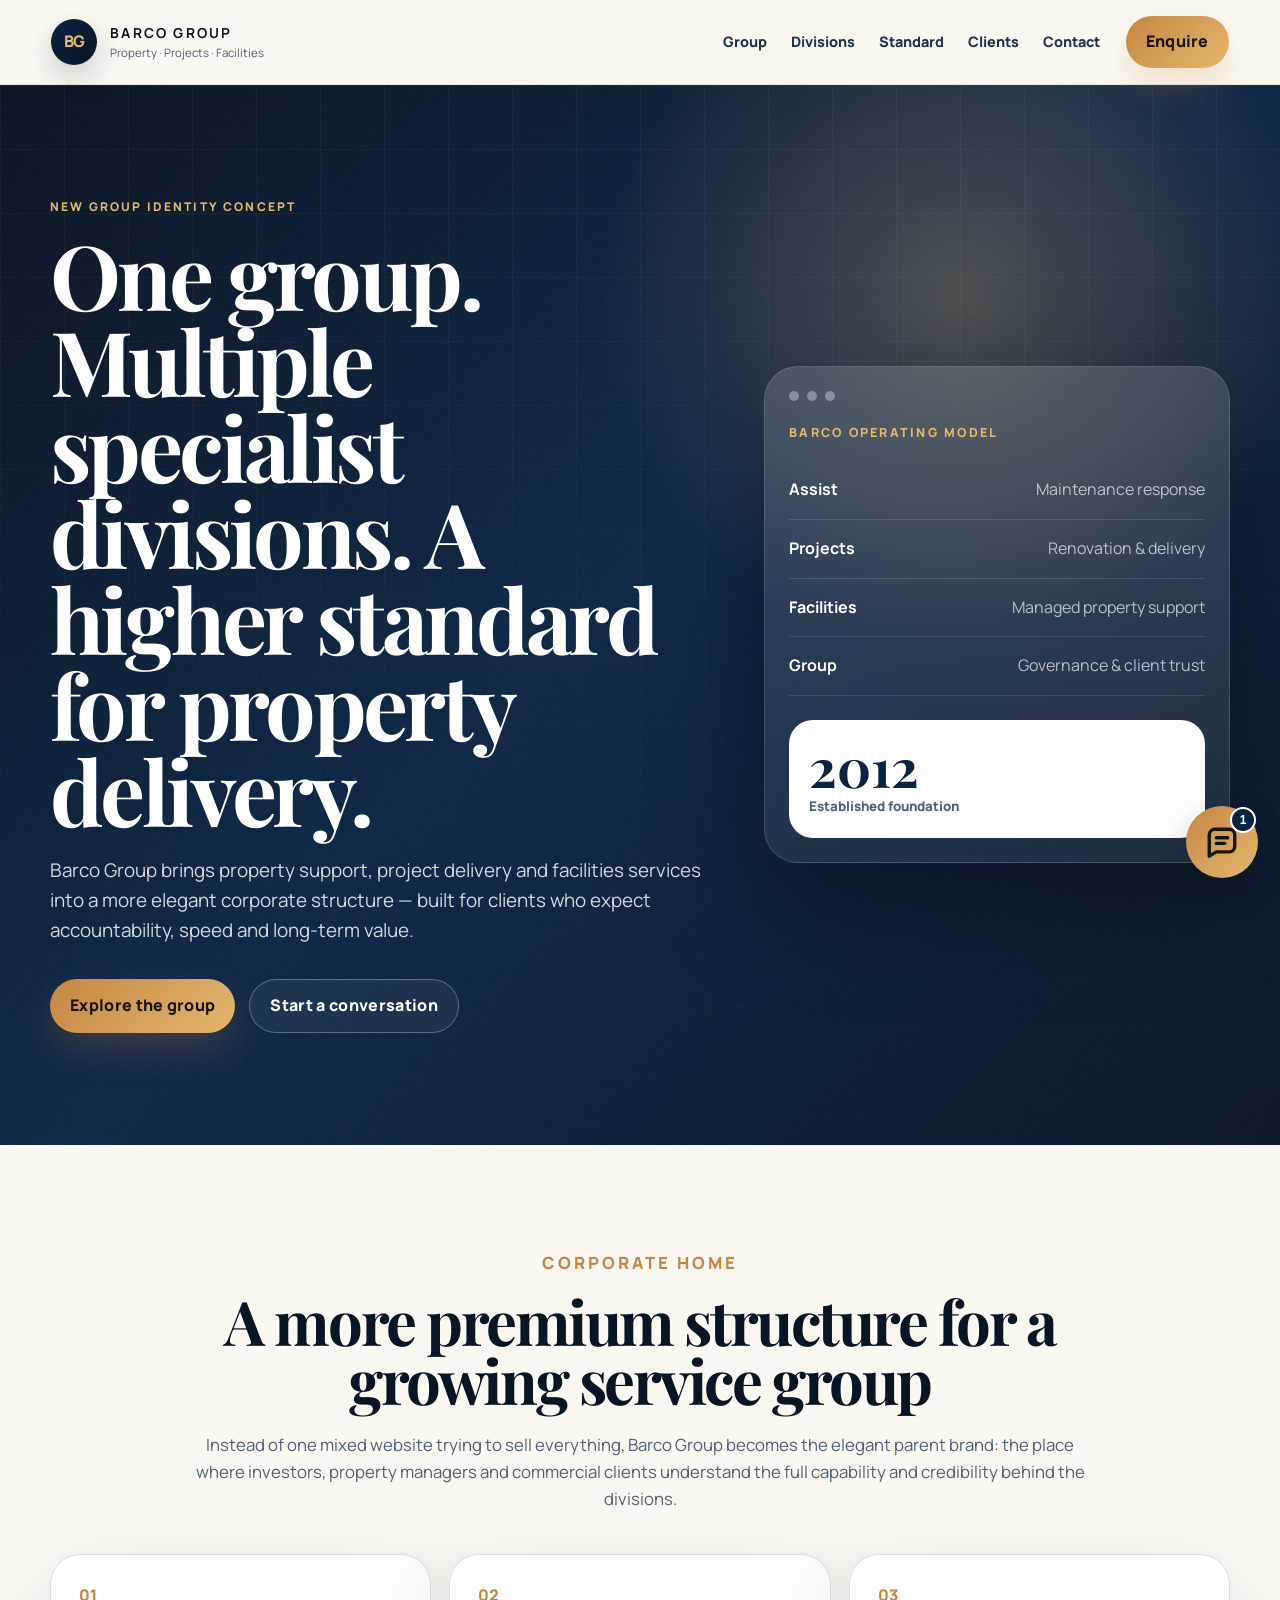
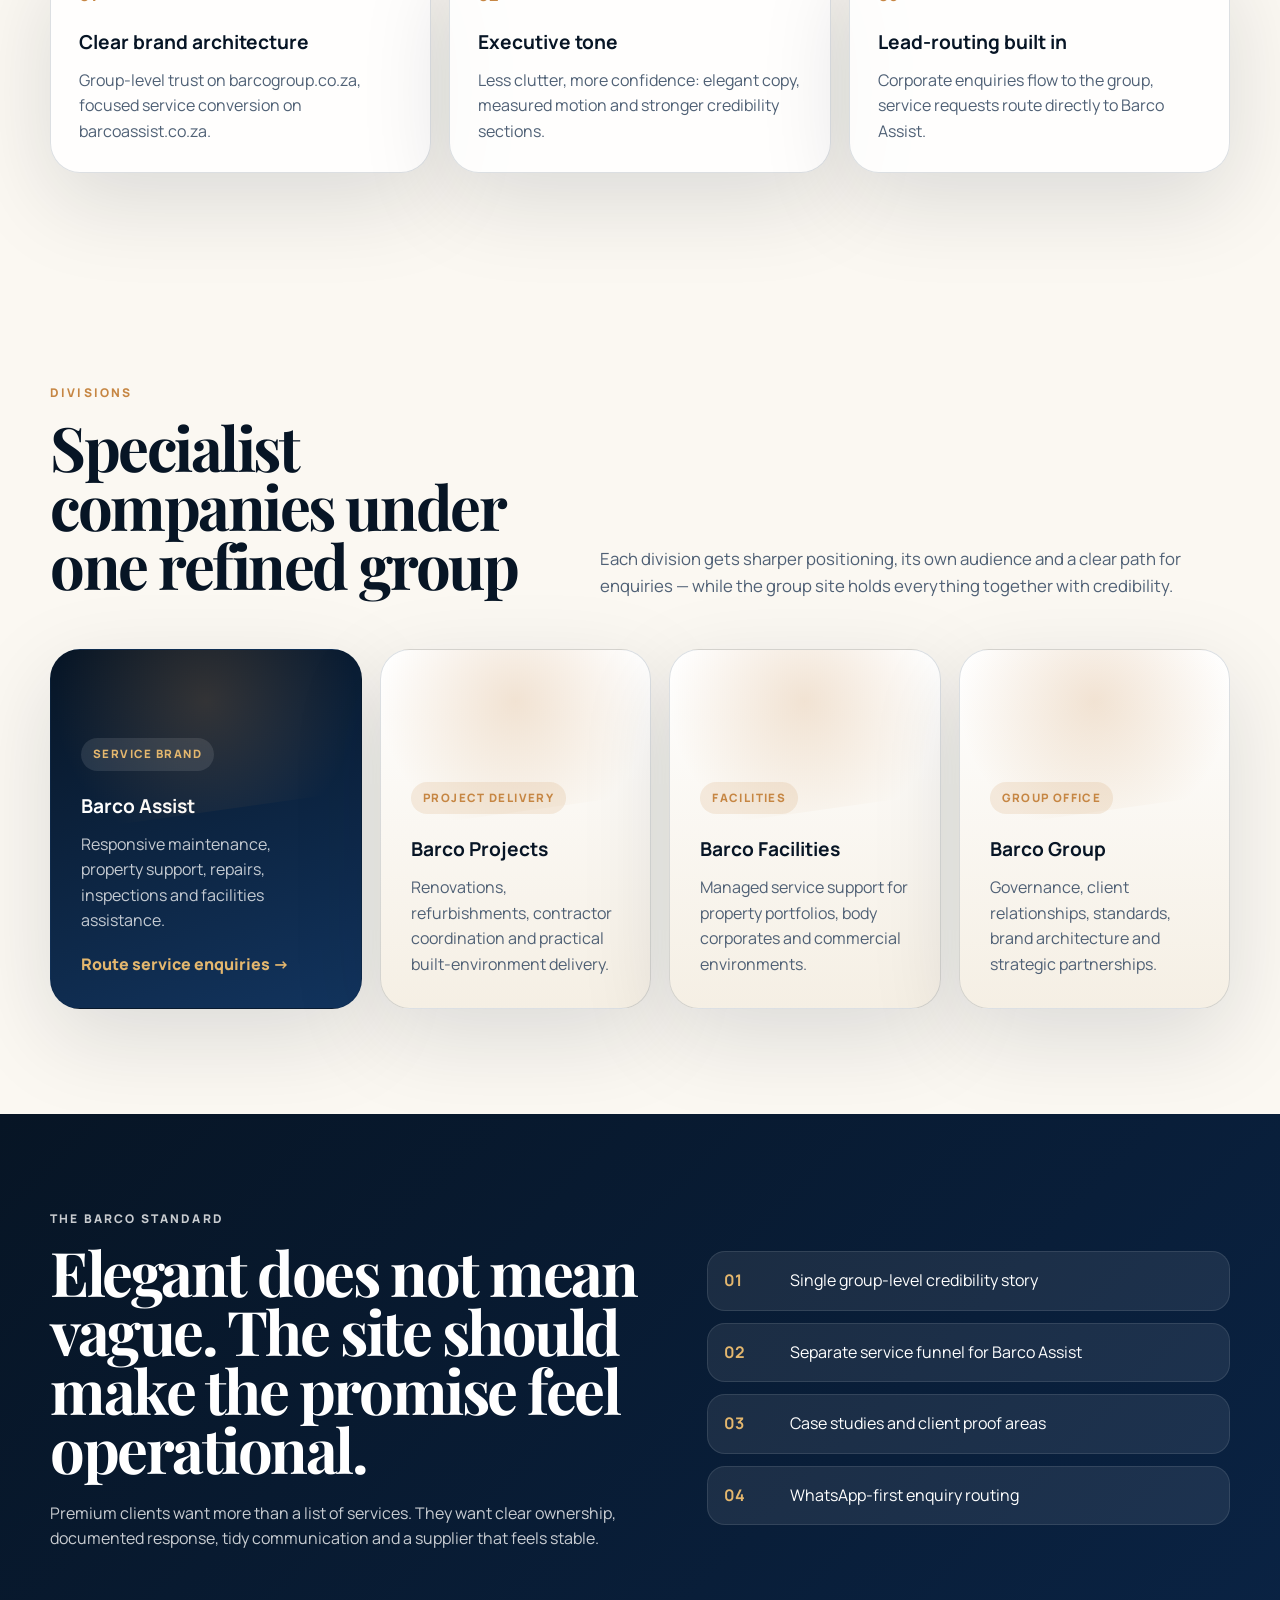
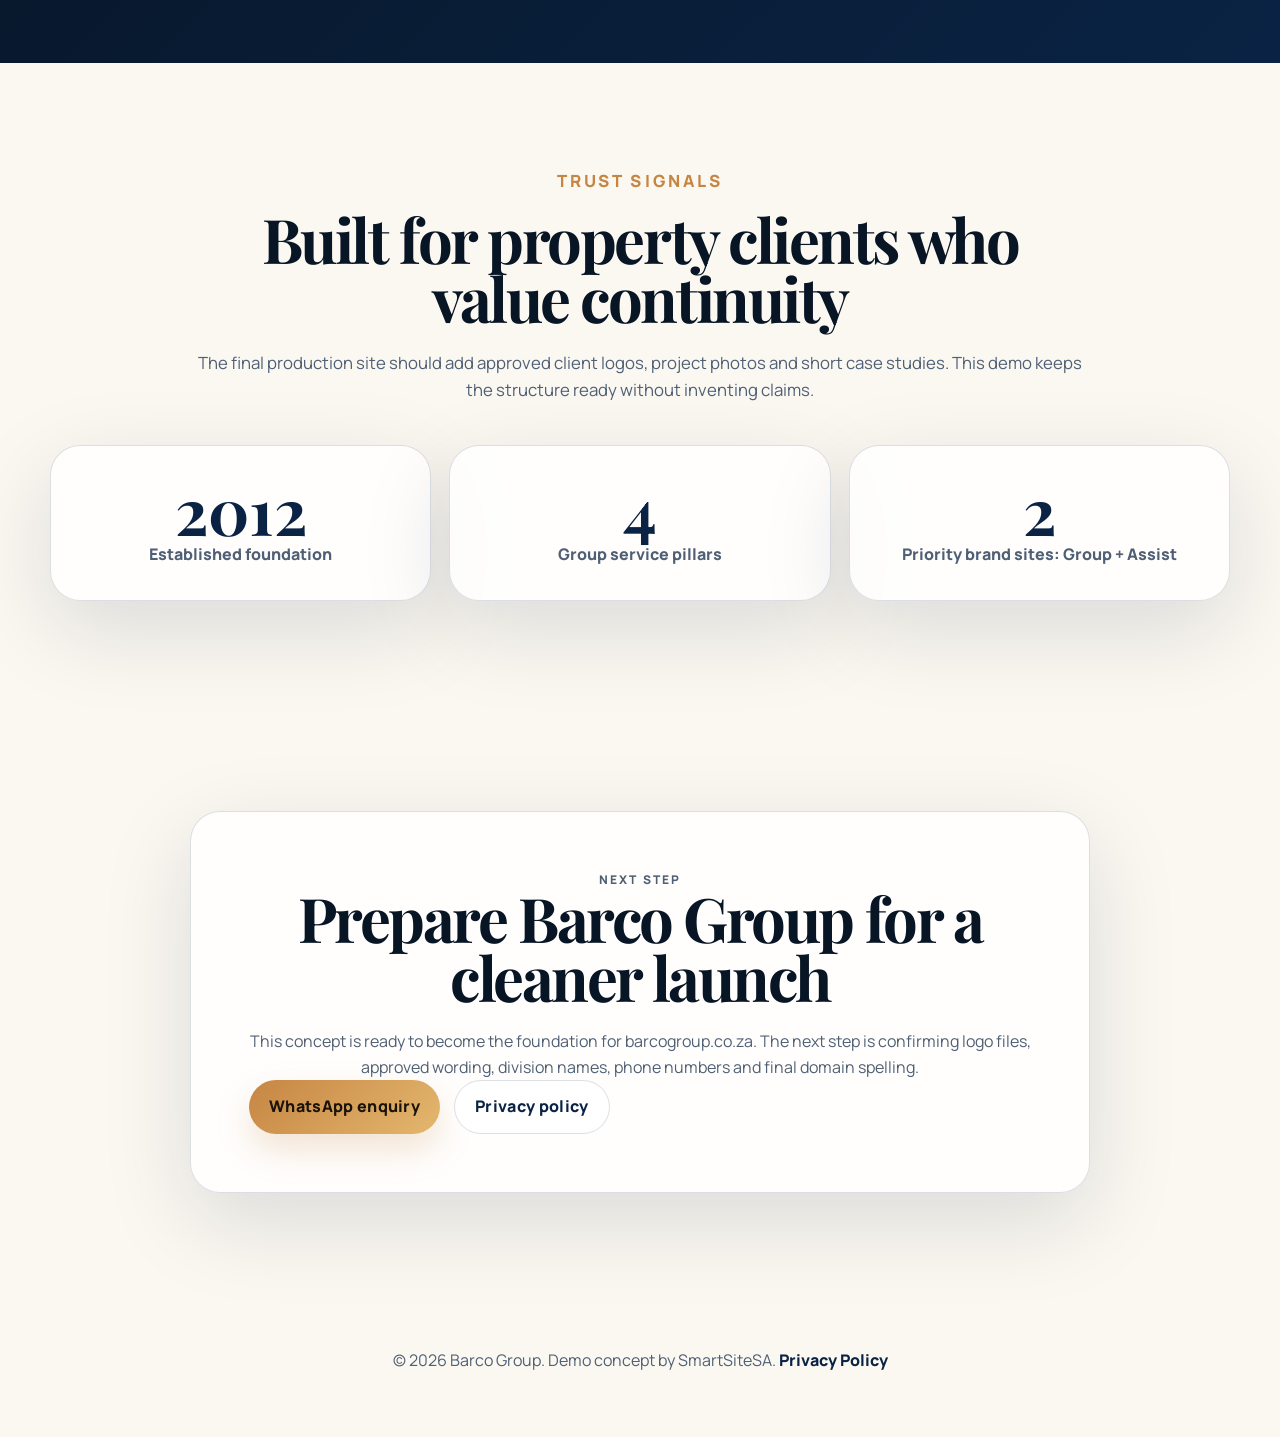
==== index.html @ 2e99b829 "Build Barco Group premium demo site" ====
<!doctype html>
<html lang="en">
<head>
  <meta charset="UTF-8" />
  <meta name="viewport" content="width=device-width, initial-scale=1.0" />
  <title>Barco Group | Built Environment & Property Services</title>
  <meta name="description" content="Premium demo concept for Barco Group — a refined corporate holding company site for property, project, maintenance and facilities service divisions." />
  <link rel="canonical" href="https://barcogroup.co.za/" />
  <meta property="og:type" content="website" />
  <meta property="og:title" content="Barco Group | Built Environment & Property Services" />
  <meta property="og:description" content="A premium corporate home for the Barco Group family of property and facilities service brands." />
  <meta property="og:url" content="https://barcogroup.co.za/" />
  <meta name="robots" content="index, follow" />
  <link rel="preconnect" href="https://fonts.googleapis.com">
  <link rel="preconnect" href="https://fonts.gstatic.com" crossorigin>
  <link href="https://fonts.googleapis.com/css2?family=Manrope:wght@400;500;600;700;800&family=Playfair+Display:wght@700;800&display=swap" rel="stylesheet">
  <link rel="stylesheet" href="styles.css" />
</head>
<body>
  <header class="site-head">
    <a class="brand" href="#top" aria-label="Barco Group home">
      <span class="brand-mark">BG</span>
      <span><strong>BARCO GROUP</strong><small>Property · Projects · Facilities</small></span>
    </a>
    <nav class="main-nav" aria-label="Primary navigation">
      <a href="#group">Group</a>
      <a href="#divisions">Divisions</a>
      <a href="#standard">Standard</a>
      <a href="#clients">Clients</a>
      <a href="#contact">Contact</a>
    </nav>
    <a class="nav-cta" href="#contact">Enquire</a>
  </header>

  <main id="top">
    <section class="hero section-shell">
      <div class="hero-noise"></div>
      <div class="hero-grid">
        <div class="hero-copy reveal">
          <p class="eyebrow">New group identity concept</p>
          <h1>One group. Multiple specialist divisions. A higher standard for property delivery.</h1>
          <p class="lead">Barco Group brings property support, project delivery and facilities services into a more elegant corporate structure — built for clients who expect accountability, speed and long-term value.</p>
          <div class="hero-actions">
            <a class="btn primary" href="#divisions">Explore the group</a>
            <a class="btn ghost" href="#contact">Start a conversation</a>
          </div>
        </div>
        <div class="hero-board reveal delay-1" aria-label="Barco Group overview card">
          <div class="board-top"><span></span><span></span><span></span></div>
          <div class="board-title">BARCO OPERATING MODEL</div>
          <div class="signal-row"><b>Assist</b><span>Maintenance response</span></div>
          <div class="signal-row"><b>Projects</b><span>Renovation & delivery</span></div>
          <div class="signal-row"><b>Facilities</b><span>Managed property support</span></div>
          <div class="signal-row"><b>Group</b><span>Governance & client trust</span></div>
          <div class="board-metric"><strong>2012</strong><small>Established foundation</small></div>
        </div>
      </div>
    </section>

    <section id="group" class="section-shell group-intro">
      <div class="section-heading reveal">
        <p class="eyebrow dark">Corporate home</p>
        <h2>A more premium structure for a growing service group</h2>
        <p>Instead of one mixed website trying to sell everything, Barco Group becomes the elegant parent brand: the place where investors, property managers and commercial clients understand the full capability and credibility behind the divisions.</p>
      </div>
      <div class="intro-cards">
        <article class="glass-card reveal"><span>01</span><h3>Clear brand architecture</h3><p>Group-level trust on barcogroup.co.za, focused service conversion on barcoassist.co.za.</p></article>
        <article class="glass-card reveal delay-1"><span>02</span><h3>Executive tone</h3><p>Less clutter, more confidence: elegant copy, measured motion and stronger credibility sections.</p></article>
        <article class="glass-card reveal delay-2"><span>03</span><h3>Lead-routing built in</h3><p>Corporate enquiries flow to the group, service requests route directly to Barco Assist.</p></article>
      </div>
    </section>

    <section id="divisions" class="section-shell divisions-section">
      <div class="split-heading reveal">
        <div>
          <p class="eyebrow dark">Divisions</p>
          <h2>Specialist companies under one refined group</h2>
        </div>
        <p>Each division gets sharper positioning, its own audience and a clear path for enquiries — while the group site holds everything together with credibility.</p>
      </div>
      <div class="division-grid">
        <article class="division-card assist reveal">
          <div class="division-tag">Service brand</div>
          <h3>Barco Assist</h3>
          <p>Responsive maintenance, property support, repairs, inspections and facilities assistance.</p>
          <a href="#contact">Route service enquiries →</a>
        </article>
        <article class="division-card reveal delay-1">
          <div class="division-tag">Project delivery</div>
          <h3>Barco Projects</h3>
          <p>Renovations, refurbishments, contractor coordination and practical built-environment delivery.</p>
        </article>
        <article class="division-card reveal delay-2">
          <div class="division-tag">Facilities</div>
          <h3>Barco Facilities</h3>
          <p>Managed service support for property portfolios, body corporates and commercial environments.</p>
        </article>
        <article class="division-card reveal delay-3">
          <div class="division-tag">Group office</div>
          <h3>Barco Group</h3>
          <p>Governance, client relationships, standards, brand architecture and strategic partnerships.</p>
        </article>
      </div>
    </section>

    <section id="standard" class="section-shell standard-section">
      <div class="standard-panel reveal">
        <div>
          <p class="eyebrow">The Barco standard</p>
          <h2>Elegant does not mean vague. The site should make the promise feel operational.</h2>
          <p>Premium clients want more than a list of services. They want clear ownership, documented response, tidy communication and a supplier that feels stable.</p>
        </div>
        <div class="standard-list">
          <div><b>01</b><span>Single group-level credibility story</span></div>
          <div><b>02</b><span>Separate service funnel for Barco Assist</span></div>
          <div><b>03</b><span>Case studies and client proof areas</span></div>
          <div><b>04</b><span>WhatsApp-first enquiry routing</span></div>
        </div>
      </div>
    </section>

    <section id="clients" class="section-shell client-section">
      <div class="section-heading reveal">
        <p class="eyebrow dark">Trust signals</p>
        <h2>Built for property clients who value continuity</h2>
        <p>The final production site should add approved client logos, project photos and short case studies. This demo keeps the structure ready without inventing claims.</p>
      </div>
      <div class="proof-grid">
        <article class="proof-card reveal"><strong>2012</strong><span>Established foundation</span></article>
        <article class="proof-card reveal delay-1"><strong>4</strong><span>Group service pillars</span></article>
        <article class="proof-card reveal delay-2"><strong>2</strong><span>Priority brand sites: Group + Assist</span></article>
      </div>
    </section>

    <section id="contact" class="section-shell contact-section">
      <div class="contact-card reveal">
        <p class="eyebrow">Next step</p>
        <h2>Prepare Barco Group for a cleaner launch</h2>
        <p>This concept is ready to become the foundation for barcogroup.co.za. The next step is confirming logo files, approved wording, division names, phone numbers and final domain spelling.</p>
        <div class="contact-actions">
          <a class="btn primary" href="https://wa.me/?text=Hi%20Barco%20Group%2C%20I%20would%20like%20to%20discuss%20the%20new%20group%20website." target="_blank" rel="noopener">WhatsApp enquiry</a>
          <a class="btn ghost dark" href="privacy.html">Privacy policy</a>
        </div>
      </div>
    </section>
  </main>

  <footer class="site-footer">
    <p>© 2026 Barco Group. Demo concept by SmartSiteSA. <a href="privacy.html">Privacy Policy</a></p>
  </footer>

  <script src="bot-config.js"></script>
  <script src="bot-widget.js"></script>
</body>
</html>
---- styles.css ----
:root{--ink:#071525;--navy:#0a2344;--navy2:#102f57;--cream:#f7f2ea;--paper:#fbf8f2;--bronze:#c68643;--gold:#e4b76e;--muted:#4f6075;--line:rgba(10,35,68,.14);--white:#fff;--shadow:0 28px 90px rgba(7,21,37,.13);--radius:30px;--max:1180px}*{box-sizing:border-box}html{scroll-behavior:smooth}body{margin:0;font-family:Manrope,system-ui,sans-serif;color:var(--ink);background:var(--paper);line-height:1.6}a{color:inherit;text-decoration:none}.site-head{position:sticky;top:0;z-index:50;display:flex;align-items:center;gap:26px;padding:16px clamp(18px,4vw,54px);background:rgba(251,248,242,.82);backdrop-filter:blur(18px);border-bottom:1px solid rgba(10,35,68,.09)}.brand{display:flex;align-items:center;gap:13px;margin-right:auto}.brand-mark{width:46px;height:46px;border-radius:50%;display:grid;place-items:center;background:linear-gradient(135deg,var(--navy),#071525);color:var(--gold);font-weight:900;letter-spacing:-.08em;box-shadow:0 12px 30px rgba(7,21,37,.2)}.brand strong{display:block;letter-spacing:.16em;font-size:.86rem}.brand small{display:block;color:var(--muted);font-size:.72rem}.main-nav{display:flex;gap:24px;color:#20334c;font-weight:800;font-size:.9rem}.main-nav a{position:relative}.main-nav a:after{content:"";position:absolute;left:0;right:100%;bottom:-7px;height:2px;background:var(--bronze);transition:right .22s}.main-nav a:hover:after{right:0}.nav-cta,.btn{display:inline-flex;align-items:center;justify-content:center;border-radius:999px;padding:13px 20px;font-weight:900;letter-spacing:.02em}.nav-cta,.btn.primary{background:linear-gradient(135deg,var(--bronze),var(--gold));color:#1b1308;box-shadow:0 16px 34px rgba(198,134,67,.22)}.section-shell{width:min(var(--max),calc(100% - 34px));margin:0 auto}.hero{position:relative;width:100%;max-width:none;min-height:780px;display:grid;align-items:center;overflow:hidden;color:#fff;background:radial-gradient(circle at 75% 20%,rgba(228,183,110,.28),transparent 28%),linear-gradient(135deg,#06111f 0%,#0a2344 48%,#071525 100%)}.hero:before{content:"";position:absolute;inset:0;background:linear-gradient(90deg,rgba(255,255,255,.045) 1px,transparent 1px),linear-gradient(rgba(255,255,255,.04) 1px,transparent 1px);background-size:64px 64px;mask-image:linear-gradient(180deg,#000,transparent 82%)}.hero-noise{position:absolute;inset:0;opacity:.16;background-image:url("data:image/svg+xml,%3Csvg xmlns='http://www.w3.org/2000/svg' width='160' height='160'%3E%3Cfilter id='n'%3E%3CfeTurbulence type='fractalNoise' baseFrequency='.8' numOctaves='3' stitchTiles='stitch'/%3E%3C/filter%3E%3Crect width='160' height='160' filter='url(%23n)' opacity='.5'/%3E%3C/svg%3E")}.hero-grid{position:relative;width:min(var(--max),calc(100% - 34px));margin:0 auto;display:grid;grid-template-columns:1.05fr .75fr;gap:62px;align-items:center;padding:112px 0}.eyebrow{margin:0 0 15px;text-transform:uppercase;letter-spacing:.18em;font-size:.75rem;font-weight:900;color:var(--gold)}.eyebrow.dark{color:var(--bronze)}h1,h2{font-family:"Playfair Display",Georgia,serif;letter-spacing:-.04em;line-height:.96;margin:0 0 22px}h1{font-size:clamp(3.2rem,7vw,7.4rem);max-width:850px}h2{font-size:clamp(2.3rem,4.8vw,5rem)}h3{margin:0 0 10px;font-size:1.2rem}.lead{font-size:1.18rem;color:rgba(255,255,255,.82);max-width:730px;margin:0 0 34px}.hero-actions,.contact-actions{display:flex;gap:14px;flex-wrap:wrap}.btn.ghost{border:1px solid rgba(255,255,255,.28);color:#fff;background:rgba(255,255,255,.06)}.btn.ghost.dark{border-color:var(--line);color:var(--navy);background:#fff}.hero-board{border:1px solid rgba(255,255,255,.14);border-radius:34px;background:linear-gradient(180deg,rgba(255,255,255,.14),rgba(255,255,255,.07));box-shadow:0 40px 110px rgba(0,0,0,.35);backdrop-filter:blur(18px);padding:24px}.board-top{display:flex;gap:8px;margin-bottom:22px}.board-top span{width:10px;height:10px;border-radius:50%;background:rgba(255,255,255,.34)}.board-title{font-size:.78rem;letter-spacing:.18em;color:var(--gold);font-weight:900;margin-bottom:18px}.signal-row{display:flex;justify-content:space-between;gap:18px;padding:16px 0;border-bottom:1px solid rgba(255,255,255,.12)}.signal-row span{color:rgba(255,255,255,.68)}.board-metric{margin-top:24px;padding:20px;border-radius:24px;background:#fff;color:var(--ink)}.board-metric strong{display:block;font-family:"Playfair Display",serif;font-size:3.3rem;line-height:1;color:var(--navy)}.board-metric small{color:var(--muted);font-weight:800}.group-intro,.divisions-section,.client-section,.contact-section{padding:105px 0}.section-heading{max-width:900px;text-align:center;margin:0 auto 42px}.section-heading p,.split-heading>p{color:var(--muted);font-size:1.05rem}.intro-cards,.division-grid,.proof-grid{display:grid;gap:18px}.intro-cards{grid-template-columns:repeat(3,1fr)}.glass-card,.division-card,.proof-card,.contact-card{border:1px solid var(--line);border-radius:var(--radius);background:rgba(255,255,255,.82);box-shadow:var(--shadow)}.glass-card{padding:28px}.glass-card span{display:inline-flex;color:var(--bronze);font-weight:900;margin-bottom:18px}.glass-card p,.division-card p,.contact-card p{color:var(--muted);margin:0}.split-heading{display:grid;grid-template-columns:.9fr 1.1fr;gap:34px;align-items:end;margin-bottom:32px}.division-grid{grid-template-columns:1.15fr repeat(3,1fr)}.division-card{position:relative;overflow:hidden;min-height:360px;padding:30px;display:flex;flex-direction:column;justify-content:flex-end;background:linear-gradient(180deg,#fff,#f5efe4)}.division-card:before{content:"";position:absolute;inset:auto -20% 55% -20%;height:220px;background:radial-gradient(circle,rgba(198,134,67,.22),transparent 62%);transform:rotate(-8deg)}.division-card.assist{background:linear-gradient(160deg,#071525,#12345e);color:#fff}.division-card.assist p{color:rgba(255,255,255,.76)}.division-card.assist a{color:var(--gold);font-weight:900;margin-top:18px}.division-tag{position:relative;width:max-content;border-radius:999px;padding:7px 12px;margin-bottom:20px;background:rgba(198,134,67,.14);color:var(--bronze);font-size:.72rem;text-transform:uppercase;font-weight:900;letter-spacing:.12em}.assist .division-tag{background:rgba(255,255,255,.1);color:var(--gold)}.standard-section{width:100%;max-width:none;padding:95px 0;background:linear-gradient(135deg,#071525,#0a2344);color:#fff}.standard-panel{width:min(var(--max),calc(100% - 34px));margin:0 auto;display:grid;grid-template-columns:1fr .85fr;gap:42px;align-items:center}.standard-panel p{color:rgba(255,255,255,.78)}.standard-list{display:grid;gap:12px}.standard-list div{display:grid;grid-template-columns:52px 1fr;gap:14px;align-items:center;padding:16px;border-radius:18px;background:rgba(255,255,255,.08);border:1px solid rgba(255,255,255,.1)}.standard-list b{color:var(--gold)}.proof-grid{grid-template-columns:repeat(3,1fr)}.proof-card{padding:32px;text-align:center}.proof-card strong{display:block;font-family:"Playfair Display",serif;font-size:4rem;line-height:1;color:var(--navy)}.proof-card span{color:var(--muted);font-weight:800}.contact-card{max-width:900px;margin:0 auto;padding:clamp(28px,5vw,58px);text-align:center}.site-footer{text-align:center;padding:34px 18px 48px;color:var(--muted)}.site-footer a{font-weight:900;color:var(--navy)}.reveal{opacity:0;transform:translateY(24px);animation:rise .85s ease forwards}.delay-1{animation-delay:.12s}.delay-2{animation-delay:.24s}.delay-3{animation-delay:.36s}@keyframes rise{to{opacity:1;transform:none}}@media(max-width:980px){.main-nav{display:none}.hero-grid,.split-heading,.standard-panel{grid-template-columns:1fr}.division-grid,.intro-cards,.proof-grid{grid-template-columns:1fr 1fr}.hero{min-height:auto}.hero-board{max-width:560px}}@media(max-width:640px){.site-head{padding:13px 16px}.nav-cta{display:none}.brand small{display:none}h1{font-size:2.62rem;line-height:1}.hero-grid{padding:68px 0}.group-intro,.divisions-section,.client-section,.contact-section{padding:72px 0}.division-grid,.intro-cards,.proof-grid{grid-template-columns:1fr}.hero-actions .btn,.contact-actions .btn{width:100%}}@media(prefers-reduced-motion:reduce){*{animation:none!important;transition:none!important;scroll-behavior:auto!important}.reveal{opacity:1;transform:none}}
/* SmartSite assistant */
.aiFab{position:fixed;right:22px;bottom:22px;z-index:80;width:72px;height:72px;border:0;border-radius:50%;background:linear-gradient(135deg,var(--bronze),var(--gold));color:#1b1308;box-shadow:0 12px 34px rgba(0,0,0,.22);cursor:pointer;display:grid;place-items:center}.aiFab svg{width:34px;height:34px}.aiFab::after{content:'1';position:absolute;right:2px;top:1px;width:22px;height:22px;border-radius:50%;background:#0a2344;color:#fff;display:grid;place-items:center;font:800 12px Arial,sans-serif;border:2px solid #fff}.aiFab span{display:none}.aiPanel{position:fixed;right:22px;bottom:104px;z-index:90;width:min(370px,calc(100vw - 28px));overflow:hidden;border-radius:22px;background:#f7f2ea;box-shadow:0 18px 60px rgba(0,0,0,.24);color:#111;font-family:Manrope,Arial,sans-serif}.aiHead{display:flex;align-items:center;justify-content:space-between;gap:14px;padding:17px 18px;background:#0a2344;color:#fff;border-radius:22px 22px 0 0}.aiHeadMain{display:flex;gap:12px;align-items:center}.aiLogo{width:42px;height:42px;border-radius:50%;background:#fff;display:grid;place-items:center;color:#0a2344;font-weight:900;font-size:19px;box-shadow:0 2px 8px rgba(0,0,0,.12)}.aiHead b{display:block;font-size:18px;line-height:1.1}.aiHead small{display:block;font-size:13px;color:rgba(255,255,255,.86);margin-top:4px}.aiHead button{border:0;background:transparent;color:#fff;font-size:28px;line-height:1;cursor:pointer}.aiBack{font-size:24px!important}.aiBody{padding:16px;display:grid;gap:12px}.aiBody p{margin:0 0 8px;color:#506072;font-size:14px}.contactOption{display:flex;align-items:center;gap:14px;width:100%;border:1px solid rgba(10,35,68,.12);border-radius:16px;background:#fff;color:#111;padding:14px 15px;font-weight:800;font-size:15px;text-align:left;box-shadow:0 4px 12px rgba(0,0,0,.05);cursor:pointer;text-decoration:none;font-family:inherit}.contactIcon{width:38px;height:38px;border-radius:11px;background:#f3e4cf;display:grid;place-items:center;color:#0a2344;flex:0 0 38px}.contactIcon.whatsapp{background:#25d366;color:#fff;border-radius:50%}.contactIcon svg{width:21px;height:21px}.aiFooter{display:flex;align-items:center;gap:6px;justify-content:center;color:#7d8790;font-size:12px;padding:12px 0 2px;border-top:1px solid rgba(10,35,68,.1)}.aiFooter a{color:#0a2344;font-weight:800}.aiField{display:grid;gap:7px}.aiField label{font-size:13px;font-weight:800;color:#20262d}.aiInput,.aiTextarea{width:100%;border:1px solid rgba(10,35,68,.18);border-radius:10px;background:#fff;padding:13px 14px;font:inherit;color:#111}.aiTextarea{min-height:90px;resize:vertical}.aiSubmit{border:0;border-radius:10px;background:#0a2344;color:#fff;font-weight:900;padding:14px 16px;font:inherit;cursor:pointer}.aiNotice{padding:12px 14px;border-radius:10px;background:#fff8df;border:1px solid #ecd878;color:#5c4b00;font-size:13px}.aiChat{display:grid;gap:10px;max-height:390px;overflow:auto;padding-right:2px}.chatMsg{max-width:88%;padding:10px 12px;border-radius:16px;font-size:14px;line-height:1.4}.chatMsg.bot{background:#fff;color:#1e2832;border:1px solid rgba(10,35,68,.1);border-top-left-radius:5px}.chatMsg.user{background:#0a2344;color:#fff;justify-self:end;border-top-right-radius:5px}.chatChoices{display:flex;flex-wrap:wrap;gap:8px;margin:10px 0 4px}.chatChoices button{border:1px solid rgba(10,35,68,.14);background:#fff;color:#0a2344;border-radius:999px;padding:9px 11px;font-weight:800;cursor:pointer;font-size:12px}.chatInputRow{display:flex;gap:8px;margin-top:4px}.chatInputRow input{flex:1;border:1px solid rgba(10,35,68,.18);border-radius:999px;background:#fff;padding:12px 14px;font:inherit;min-width:0}.chatInputRow button{border:0;border-radius:999px;background:#0a2344;color:#fff;font-weight:900;padding:0 16px;cursor:pointer}.botLang{display:flex;justify-content:flex-end;gap:.35rem;margin-bottom:.35rem}.botLang button{border:1px solid rgba(10,35,68,.14);background:#fff;color:#0a2344;border-radius:999px;padding:.35rem .65rem;font-weight:900;cursor:pointer}.botLang button.active,.botLang button:hover{background:#0a2344;border-color:#0a2344;color:#fff}.botLinks{display:grid;gap:.45rem;margin-top:.7rem}.botLinks a{display:inline-flex;align-items:center;justify-content:center;text-decoration:none;border-radius:999px;padding:.65rem .85rem;background:#0a2344;color:#fff;font-weight:900}@media(max-width:560px){.aiFab{right:14px;bottom:14px}.aiPanel{right:14px;bottom:96px;width:calc(100vw - 28px)}}
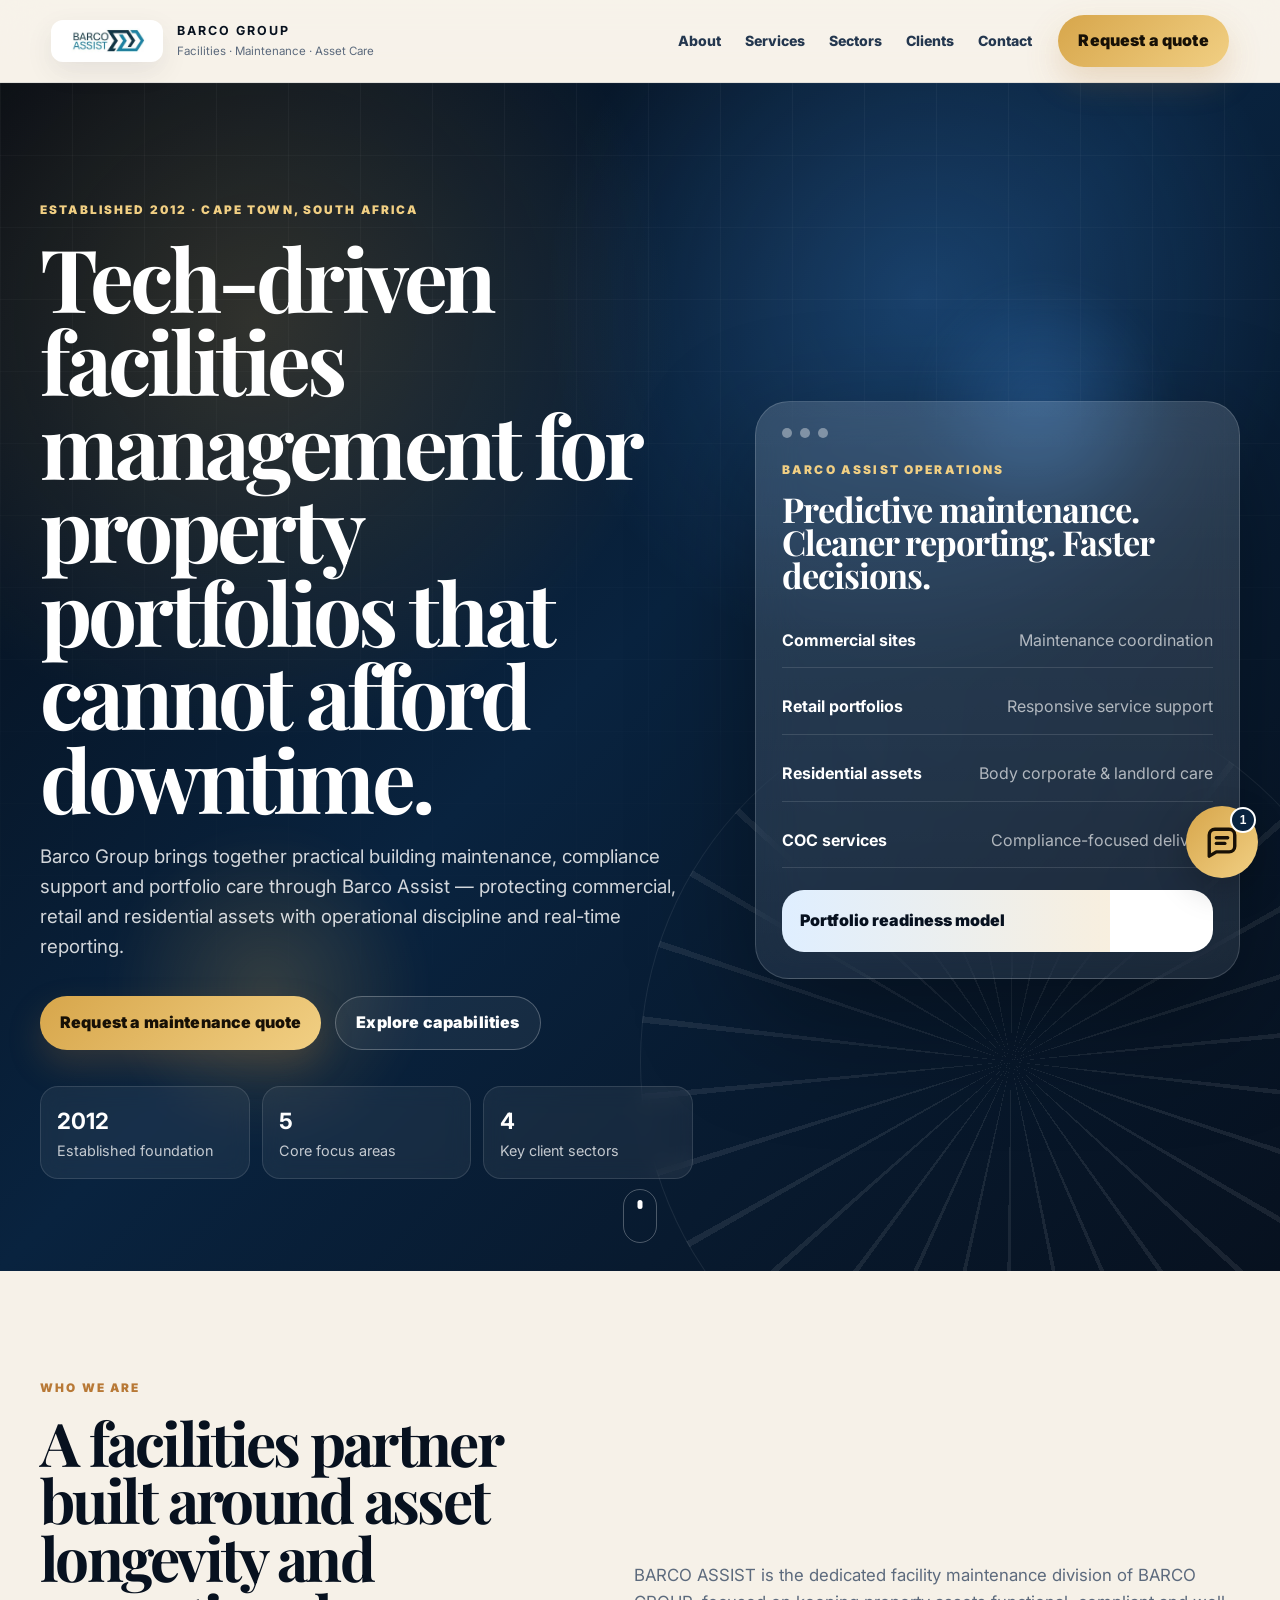
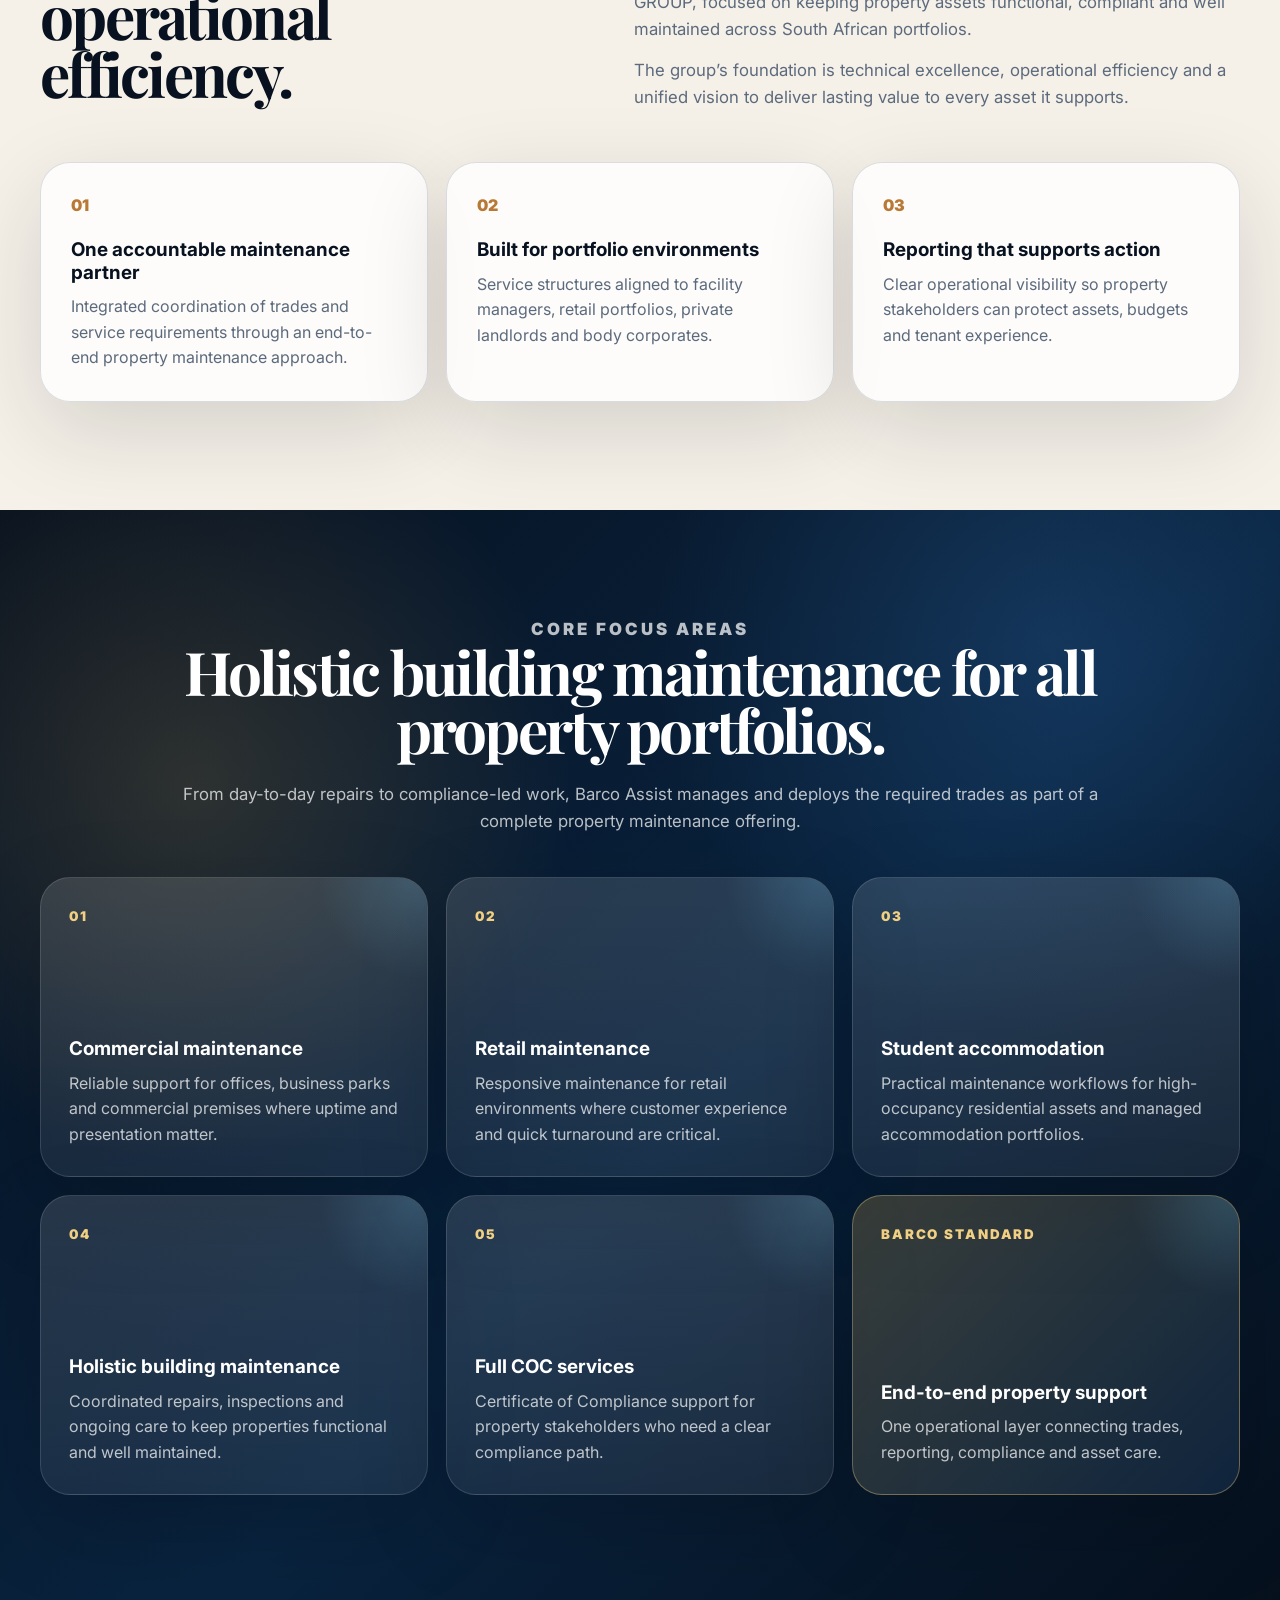
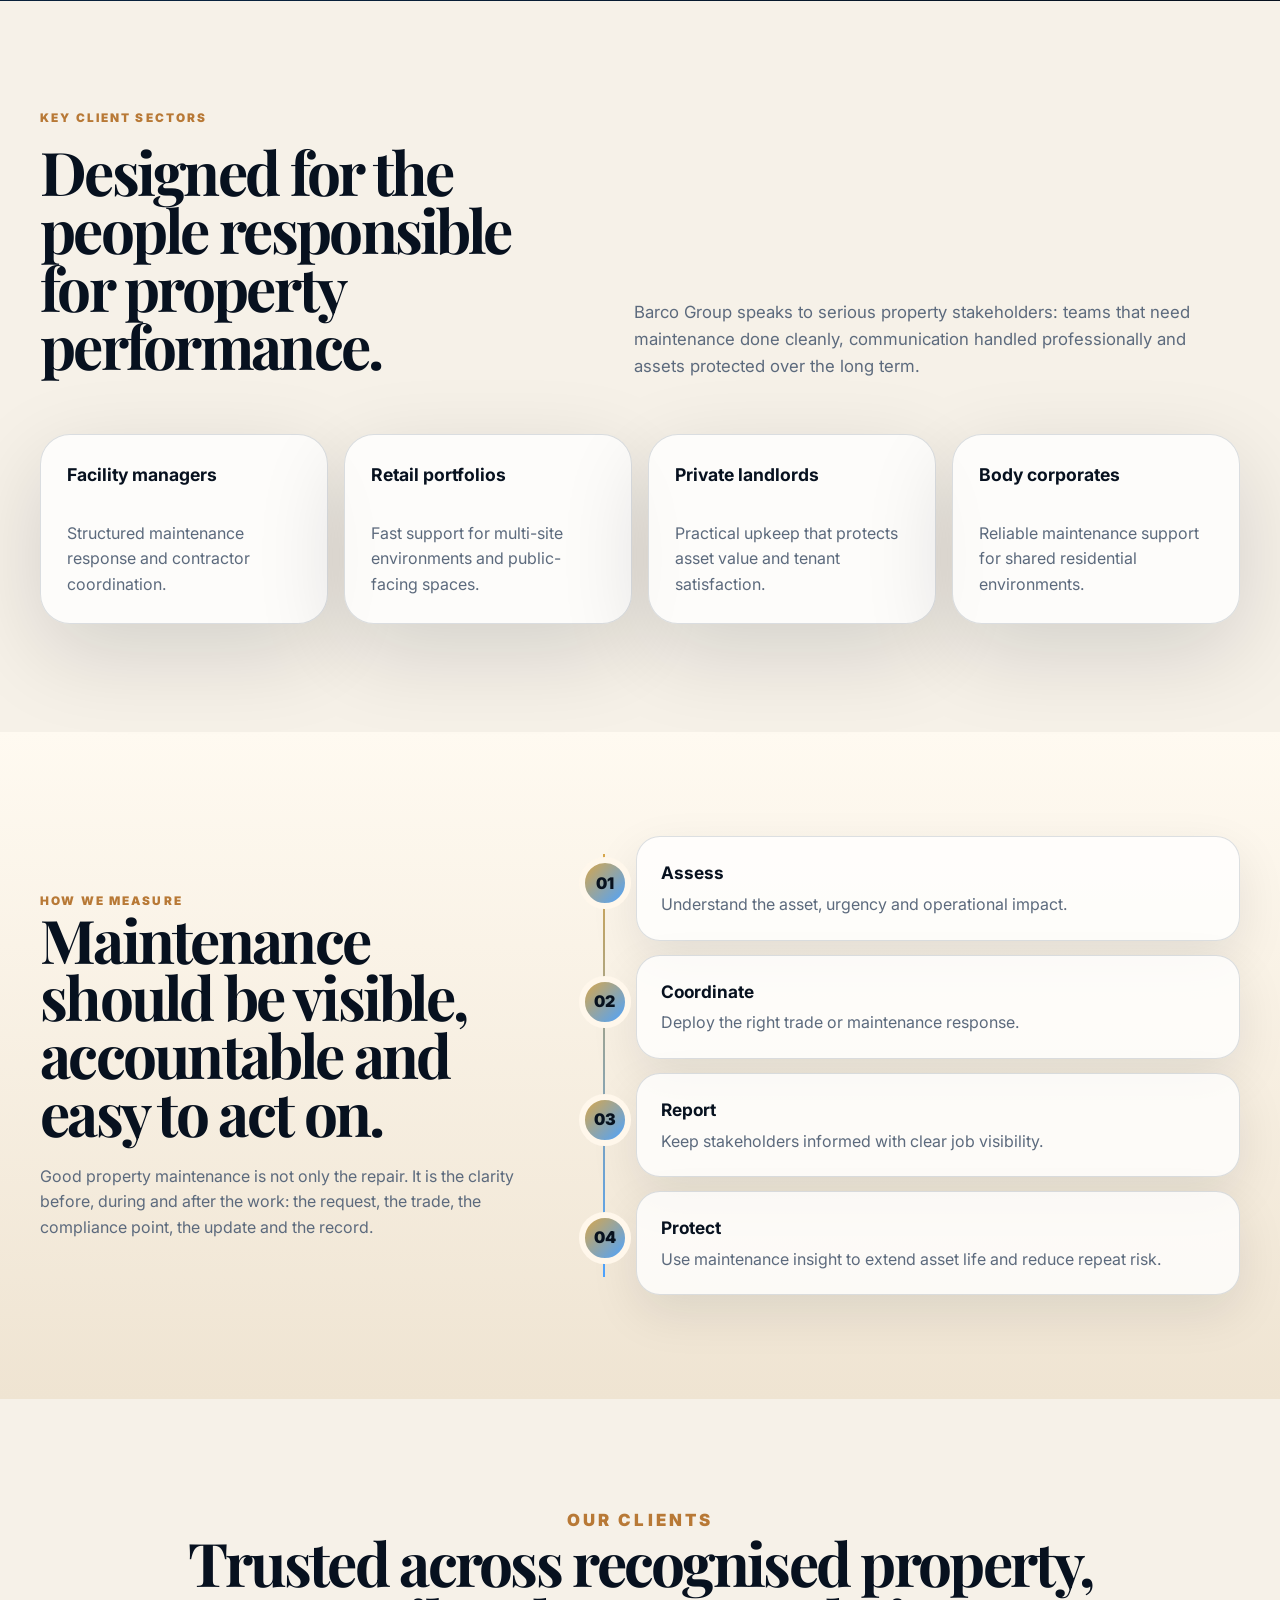
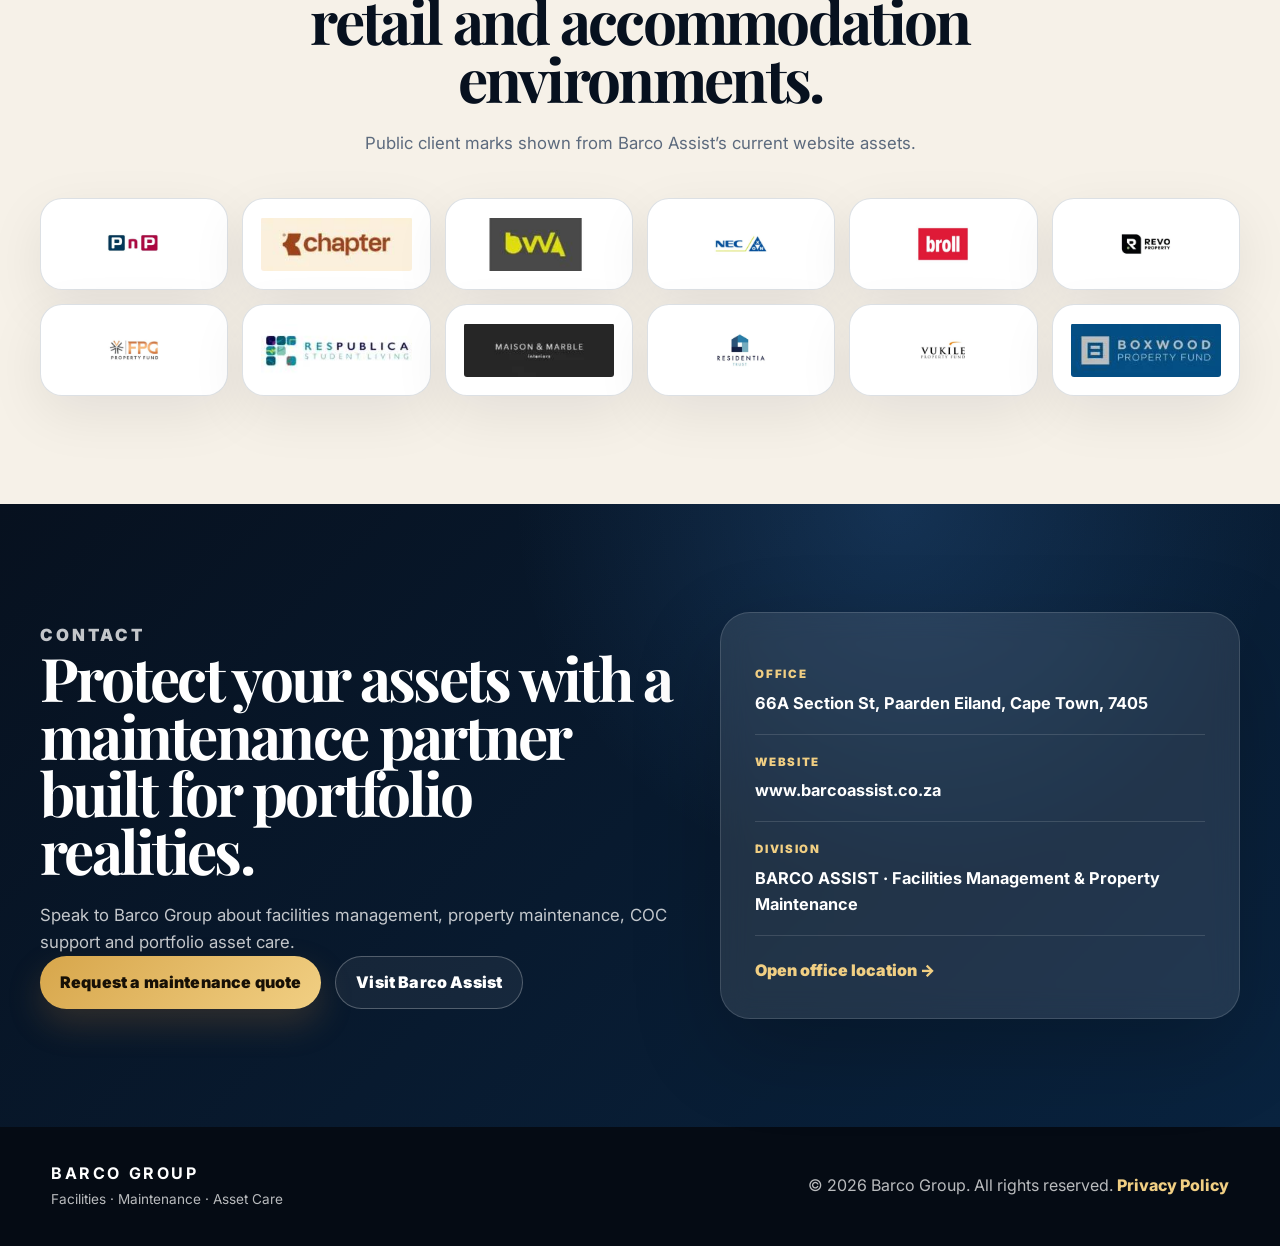
==== commit adb8c85d: "Rebuild Barco Group as premium live site" ====
--- a/index.html
+++ b/index.html
@@ -1,155 +1,196 @@
-<!doctype html>
+<!DOCTYPE html>
 <html lang="en">
 <head>
-  <meta charset="UTF-8" />
-  <meta name="viewport" content="width=device-width, initial-scale=1.0" />
-  <title>Barco Group | Built Environment & Property Services</title>
-  <meta name="description" content="Premium demo concept for Barco Group — a refined corporate holding company site for property, project, maintenance and facilities service divisions." />
-  <link rel="canonical" href="https://barcogroup.co.za/" />
-  <meta property="og:type" content="website" />
-  <meta property="og:title" content="Barco Group | Built Environment & Property Services" />
-  <meta property="og:description" content="A premium corporate home for the Barco Group family of property and facilities service brands." />
-  <meta property="og:url" content="https://barcogroup.co.za/" />
-  <meta name="robots" content="index, follow" />
+  <meta charset="UTF-8">
+  <meta name="viewport" content="width=device-width, initial-scale=1.0">
+  <title>Barco Group | Facilities Management &amp; Property Maintenance</title>
+  <meta name="description" content="Barco Group is the home of Barco Assist, delivering tech-driven facilities management, property maintenance, COC services and asset care across South African property portfolios.">
+  <link rel="canonical" href="https://barcogroup.co.za/">
+  <meta property="og:type" content="website">
+  <meta property="og:title" content="Barco Group | Facilities Management &amp; Property Maintenance">
+  <meta property="og:description" content="Protecting commercial, retail and residential property assets through predictive maintenance, real-time reporting and integrated service delivery.">
+  <meta property="og:url" content="https://barcogroup.co.za/">
+  <meta property="og:image" content="assets/barco/img-01.jpg">
+  <meta name="theme-color" content="#07111f">
+  <meta name="robots" content="index, follow">
   <link rel="preconnect" href="https://fonts.googleapis.com">
   <link rel="preconnect" href="https://fonts.gstatic.com" crossorigin>
-  <link href="https://fonts.googleapis.com/css2?family=Manrope:wght@400;500;600;700;800&family=Playfair+Display:wght@700;800&display=swap" rel="stylesheet">
-  <link rel="stylesheet" href="styles.css" />
+  <link href="https://fonts.googleapis.com/css2?family=Inter:wght@400;500;600;700;800;900&amp;family=Playfair+Display:wght@700;800&amp;display=swap" rel="stylesheet">
+  <link rel="stylesheet" href="styles.css">
 </head>
 <body>
-  <header class="site-head">
+  <div class="page-glow" aria-hidden="true"></div>
+  <header class="site-head" data-elevate>
     <a class="brand" href="#top" aria-label="Barco Group home">
-      <span class="brand-mark">BG</span>
-      <span><strong>BARCO GROUP</strong><small>Property · Projects · Facilities</small></span>
+      <img src="assets/barco/img-01.jpg" alt="Barco Assist by Barco Group">
+      <span><strong>BARCO GROUP</strong><small>Facilities · Maintenance · Asset Care</small></span>
     </a>
     <nav class="main-nav" aria-label="Primary navigation">
-      <a href="#group">Group</a>
-      <a href="#divisions">Divisions</a>
-      <a href="#standard">Standard</a>
+      <a href="#about">About</a>
+      <a href="#services">Services</a>
+      <a href="#sectors">Sectors</a>
       <a href="#clients">Clients</a>
       <a href="#contact">Contact</a>
     </nav>
-    <a class="nav-cta" href="#contact">Enquire</a>
+    <a class="nav-cta" href="#contact">Request a quote</a>
   </header>
 
   <main id="top">
-    <section class="hero section-shell">
-      <div class="hero-noise"></div>
-      <div class="hero-grid">
+    <section class="hero" aria-labelledby="hero-title">
+      <div class="hero-media" aria-hidden="true">
+        <div class="orb orb-one"></div>
+        <div class="orb orb-two"></div>
+        <div class="blueprint"></div>
+      </div>
+      <div class="hero-inner">
         <div class="hero-copy reveal">
-          <p class="eyebrow">New group identity concept</p>
-          <h1>One group. Multiple specialist divisions. A higher standard for property delivery.</h1>
-          <p class="lead">Barco Group brings property support, project delivery and facilities services into a more elegant corporate structure — built for clients who expect accountability, speed and long-term value.</p>
+          <p class="eyebrow">Established 2012 · Cape Town, South Africa</p>
+          <h1 id="hero-title">Tech-driven facilities management for property portfolios that cannot afford downtime.</h1>
+          <p class="lead">Barco Group brings together practical building maintenance, compliance support and portfolio care through Barco Assist — protecting commercial, retail and residential assets with operational discipline and real-time reporting.</p>
           <div class="hero-actions">
-            <a class="btn primary" href="#divisions">Explore the group</a>
-            <a class="btn ghost" href="#contact">Start a conversation</a>
+            <a class="btn primary" href="#contact">Request a maintenance quote</a>
+            <a class="btn ghost" href="#services">Explore capabilities</a>
+          </div>
+          <div class="hero-proof">
+            <span><b>2012</b> Established foundation</span>
+            <span><b>5</b> Core focus areas</span>
+            <span><b>4</b> Key client sectors</span>
           </div>
         </div>
-        <div class="hero-board reveal delay-1" aria-label="Barco Group overview card">
-          <div class="board-top"><span></span><span></span><span></span></div>
-          <div class="board-title">BARCO OPERATING MODEL</div>
-          <div class="signal-row"><b>Assist</b><span>Maintenance response</span></div>
-          <div class="signal-row"><b>Projects</b><span>Renovation & delivery</span></div>
-          <div class="signal-row"><b>Facilities</b><span>Managed property support</span></div>
-          <div class="signal-row"><b>Group</b><span>Governance & client trust</span></div>
-          <div class="board-metric"><strong>2012</strong><small>Established foundation</small></div>
+        <aside class="command-card reveal delay-1" aria-labelledby="operations-title">
+          <div class="card-top"><span></span><span></span><span></span></div>
+          <p class="panel-label">BARCO ASSIST OPERATIONS</p>
+          <h2 id="operations-title">Predictive maintenance. Cleaner reporting. Faster decisions.</h2>
+          <div class="status-lines">
+            <div><strong>Commercial sites</strong><span>Maintenance coordination</span></div>
+            <div><strong>Retail portfolios</strong><span>Responsive service support</span></div>
+            <div><strong>Residential assets</strong><span>Body corporate &amp; landlord care</span></div>
+            <div><strong>COC services</strong><span>Compliance-focused delivery</span></div>
+          </div>
+          <div class="live-meter"><i></i><span>Portfolio readiness model</span></div>
+        </aside>
+      </div>
+      <a class="scroll-cue" href="#about" aria-label="Scroll to about"><span></span></a>
+    </section>
+
+    <section id="about" class="section-shell about-section">
+      <div class="split reveal">
+        <div>
+          <p class="eyebrow dark">Who we are</p>
+          <h2>A facilities partner built around asset longevity and operational efficiency.</h2>
+        </div>
+        <div class="rich-copy">
+          <p>BARCO ASSIST is the dedicated facility maintenance division of BARCO GROUP, focused on keeping property assets functional, compliant and well maintained across South African portfolios.</p>
+          <p>The group’s foundation is technical excellence, operational efficiency and a unified vision to deliver lasting value to every asset it supports.</p>
+        </div>
+      </div>
+      <div class="value-grid">
+        <article class="value-card reveal"><span>01</span><h3>One accountable maintenance partner</h3><p>Integrated coordination of trades and service requirements through an end-to-end property maintenance approach.</p></article>
+        <article class="value-card reveal delay-1"><span>02</span><h3>Built for portfolio environments</h3><p>Service structures aligned to facility managers, retail portfolios, private landlords and body corporates.</p></article>
+        <article class="value-card reveal delay-2"><span>03</span><h3>Reporting that supports action</h3><p>Clear operational visibility so property stakeholders can protect assets, budgets and tenant experience.</p></article>
+      </div>
+    </section>
+
+    <section id="services" class="dark-section services-section">
+      <div class="section-shell">
+        <div class="section-heading reveal">
+          <p class="eyebrow">Core focus areas</p>
+          <h2>Holistic building maintenance for all property portfolios.</h2>
+          <p>From day-to-day repairs to compliance-led work, Barco Assist manages and deploys the required trades as part of a complete property maintenance offering.</p>
+        </div>
+        <div class="service-grid">
+          <article class="service-card reveal"><small>01</small><h3>Commercial maintenance</h3><p>Reliable support for offices, business parks and commercial premises where uptime and presentation matter.</p></article>
+          <article class="service-card reveal delay-1"><small>02</small><h3>Retail maintenance</h3><p>Responsive maintenance for retail environments where customer experience and quick turnaround are critical.</p></article>
+          <article class="service-card reveal delay-2"><small>03</small><h3>Student accommodation</h3><p>Practical maintenance workflows for high-occupancy residential assets and managed accommodation portfolios.</p></article>
+          <article class="service-card reveal"><small>04</small><h3>Holistic building maintenance</h3><p>Coordinated repairs, inspections and ongoing care to keep properties functional and well maintained.</p></article>
+          <article class="service-card reveal delay-1"><small>05</small><h3>Full COC services</h3><p>Certificate of Compliance support for property stakeholders who need a clear compliance path.</p></article>
+          <article class="service-card premium reveal delay-2"><small>BARCO STANDARD</small><h3>End-to-end property support</h3><p>One operational layer connecting trades, reporting, compliance and asset care.</p></article>
         </div>
       </div>
     </section>
 
-    <section id="group" class="section-shell group-intro">
-      <div class="section-heading reveal">
-        <p class="eyebrow dark">Corporate home</p>
-        <h2>A more premium structure for a growing service group</h2>
-        <p>Instead of one mixed website trying to sell everything, Barco Group becomes the elegant parent brand: the place where investors, property managers and commercial clients understand the full capability and credibility behind the divisions.</p>
+    <section id="sectors" class="section-shell sectors-section">
+      <div class="split reveal">
+        <div>
+          <p class="eyebrow dark">Key client sectors</p>
+          <h2>Designed for the people responsible for property performance.</h2>
+        </div>
+        <p class="rich-copy">Barco Group speaks to serious property stakeholders: teams that need maintenance done cleanly, communication handled professionally and assets protected over the long term.</p>
       </div>
-      <div class="intro-cards">
-        <article class="glass-card reveal"><span>01</span><h3>Clear brand architecture</h3><p>Group-level trust on barcogroup.co.za, focused service conversion on barcoassist.co.za.</p></article>
-        <article class="glass-card reveal delay-1"><span>02</span><h3>Executive tone</h3><p>Less clutter, more confidence: elegant copy, measured motion and stronger credibility sections.</p></article>
-        <article class="glass-card reveal delay-2"><span>03</span><h3>Lead-routing built in</h3><p>Corporate enquiries flow to the group, service requests route directly to Barco Assist.</p></article>
+      <div class="sector-track">
+        <article class="sector-card reveal"><b>Facility managers</b><span>Structured maintenance response and contractor coordination.</span></article>
+        <article class="sector-card reveal delay-1"><b>Retail portfolios</b><span>Fast support for multi-site environments and public-facing spaces.</span></article>
+        <article class="sector-card reveal delay-2"><b>Private landlords</b><span>Practical upkeep that protects asset value and tenant satisfaction.</span></article>
+        <article class="sector-card reveal delay-3"><b>Body corporates</b><span>Reliable maintenance support for shared residential environments.</span></article>
       </div>
     </section>
 
-    <section id="divisions" class="section-shell divisions-section">
-      <div class="split-heading reveal">
-        <div>
-          <p class="eyebrow dark">Divisions</p>
-          <h2>Specialist companies under one refined group</h2>
+    <section class="process-section">
+      <div class="section-shell process-grid">
+        <div class="process-copy reveal">
+          <p class="eyebrow dark">How we measure</p>
+          <h2>Maintenance should be visible, accountable and easy to act on.</h2>
+          <p>Good property maintenance is not only the repair. It is the clarity before, during and after the work: the request, the trade, the compliance point, the update and the record.</p>
         </div>
-        <p>Each division gets sharper positioning, its own audience and a clear path for enquiries — while the group site holds everything together with credibility.</p>
-      </div>
-      <div class="division-grid">
-        <article class="division-card assist reveal">
-          <div class="division-tag">Service brand</div>
-          <h3>Barco Assist</h3>
-          <p>Responsive maintenance, property support, repairs, inspections and facilities assistance.</p>
-          <a href="#contact">Route service enquiries →</a>
-        </article>
-        <article class="division-card reveal delay-1">
-          <div class="division-tag">Project delivery</div>
-          <h3>Barco Projects</h3>
-          <p>Renovations, refurbishments, contractor coordination and practical built-environment delivery.</p>
-        </article>
-        <article class="division-card reveal delay-2">
-          <div class="division-tag">Facilities</div>
-          <h3>Barco Facilities</h3>
-          <p>Managed service support for property portfolios, body corporates and commercial environments.</p>
-        </article>
-        <article class="division-card reveal delay-3">
-          <div class="division-tag">Group office</div>
-          <h3>Barco Group</h3>
-          <p>Governance, client relationships, standards, brand architecture and strategic partnerships.</p>
-        </article>
-      </div>
-    </section>
-
-    <section id="standard" class="section-shell standard-section">
-      <div class="standard-panel reveal">
-        <div>
-          <p class="eyebrow">The Barco standard</p>
-          <h2>Elegant does not mean vague. The site should make the promise feel operational.</h2>
-          <p>Premium clients want more than a list of services. They want clear ownership, documented response, tidy communication and a supplier that feels stable.</p>
-        </div>
-        <div class="standard-list">
-          <div><b>01</b><span>Single group-level credibility story</span></div>
-          <div><b>02</b><span>Separate service funnel for Barco Assist</span></div>
-          <div><b>03</b><span>Case studies and client proof areas</span></div>
-          <div><b>04</b><span>WhatsApp-first enquiry routing</span></div>
+        <div class="timeline reveal delay-1">
+          <div><span>01</span><strong>Assess</strong><p>Understand the asset, urgency and operational impact.</p></div>
+          <div><span>02</span><strong>Coordinate</strong><p>Deploy the right trade or maintenance response.</p></div>
+          <div><span>03</span><strong>Report</strong><p>Keep stakeholders informed with clear job visibility.</p></div>
+          <div><span>04</span><strong>Protect</strong><p>Use maintenance insight to extend asset life and reduce repeat risk.</p></div>
         </div>
       </div>
     </section>
 
-    <section id="clients" class="section-shell client-section">
+    <section id="clients" class="section-shell clients-section">
       <div class="section-heading reveal">
-        <p class="eyebrow dark">Trust signals</p>
-        <h2>Built for property clients who value continuity</h2>
-        <p>The final production site should add approved client logos, project photos and short case studies. This demo keeps the structure ready without inventing claims.</p>
+        <p class="eyebrow dark">Our clients</p>
+        <h2>Trusted across recognised property, retail and accommodation environments.</h2>
+        <p>Public client marks shown from Barco Assist’s current website assets.</p>
       </div>
-      <div class="proof-grid">
-        <article class="proof-card reveal"><strong>2012</strong><span>Established foundation</span></article>
-        <article class="proof-card reveal delay-1"><strong>4</strong><span>Group service pillars</span></article>
-        <article class="proof-card reveal delay-2"><strong>2</strong><span>Priority brand sites: Group + Assist</span></article>
+      <div class="logo-cloud reveal">
+        <img src="assets/barco/img-02.jpg" alt="Pick n Pay logo">
+        <img src="assets/barco/img-03.jpg" alt="Chapter logo">
+        <img src="assets/barco/img-04.jpg" alt="BWA logo">
+        <img src="assets/barco/img-05.jpg" alt="NEC logo">
+        <img src="assets/barco/img-06.jpg" alt="Broll logo">
+        <img src="assets/barco/img-07.jpg" alt="Revo Property logo">
+        <img src="assets/barco/img-08.jpg" alt="FPG Property Fund logo">
+        <img src="assets/barco/img-09.jpg" alt="Respublica Student Living logo">
+        <img src="assets/barco/img-10.jpg" alt="Maison & Marble Interiors logo">
+        <img src="assets/barco/img-11.jpg" alt="Residentia Trust logo">
+        <img src="assets/barco/img-12.jpg" alt="Vukile Property Fund logo">
+        <img src="assets/barco/img-13.jpg" alt="Boxwood Property Fund logo">
       </div>
     </section>
 
-    <section id="contact" class="section-shell contact-section">
-      <div class="contact-card reveal">
-        <p class="eyebrow">Next step</p>
-        <h2>Prepare Barco Group for a cleaner launch</h2>
-        <p>This concept is ready to become the foundation for barcogroup.co.za. The next step is confirming logo files, approved wording, division names, phone numbers and final domain spelling.</p>
-        <div class="contact-actions">
-          <a class="btn primary" href="https://wa.me/?text=Hi%20Barco%20Group%2C%20I%20would%20like%20to%20discuss%20the%20new%20group%20website." target="_blank" rel="noopener">WhatsApp enquiry</a>
-          <a class="btn ghost dark" href="privacy.html">Privacy policy</a>
+    <section id="contact" class="contact-section">
+      <div class="section-shell contact-grid">
+        <div class="contact-copy reveal">
+          <p class="eyebrow">Contact</p>
+          <h2>Protect your assets with a maintenance partner built for portfolio realities.</h2>
+          <p>Speak to Barco Group about facilities management, property maintenance, COC support and portfolio asset care.</p>
+          <div class="contact-actions">
+            <a class="btn primary" href="https://barcoassist.co.za/contact_us" target="_blank" rel="noopener">Request a maintenance quote</a>
+            <a class="btn ghost" href="https://barcoassist.co.za/" target="_blank" rel="noopener">Visit Barco Assist</a>
+          </div>
+        </div>
+        <div class="contact-card reveal delay-1">
+          <div class="contact-line"><span>Office</span><strong>66A Section St, Paarden Eiland, Cape Town, 7405</strong></div>
+          <div class="contact-line"><span>Website</span><strong>www.barcoassist.co.za</strong></div>
+          <div class="contact-line"><span>Division</span><strong>BARCO ASSIST · Facilities Management &amp; Property Maintenance</strong></div>
+          <a class="map-link" href="https://www.google.com/maps/search/?api=1&query=66A%20Section%20St%2C%20Paarden%20Eiland%2C%20Cape%20Town%2C%207405" target="_blank" rel="noopener">Open office location →</a>
         </div>
       </div>
     </section>
   </main>
 
   <footer class="site-footer">
-    <p>© 2026 Barco Group. Demo concept by SmartSiteSA. <a href="privacy.html">Privacy Policy</a></p>
+    <div><strong>BARCO GROUP</strong><span>Facilities · Maintenance · Asset Care</span></div>
+    <p>© 2026 Barco Group. All rights reserved. <a href="privacy.html">Privacy Policy</a></p>
   </footer>
 
   <script src="bot-config.js"></script>
   <script src="bot-widget.js"></script>
+  <script src="site.js"></script>
 </body>
 </html>
--- a/styles.css
+++ b/styles.css
@@ -1,3 +1,4 @@
-:root{--ink:#071525;--navy:#0a2344;--navy2:#102f57;--cream:#f7f2ea;--paper:#fbf8f2;--bronze:#c68643;--gold:#e4b76e;--muted:#4f6075;--line:rgba(10,35,68,.14);--white:#fff;--shadow:0 28px 90px rgba(7,21,37,.13);--radius:30px;--max:1180px}*{box-sizing:border-box}html{scroll-behavior:smooth}body{margin:0;font-family:Manrope,system-ui,sans-serif;color:var(--ink);background:var(--paper);line-height:1.6}a{color:inherit;text-decoration:none}.site-head{position:sticky;top:0;z-index:50;display:flex;align-items:center;gap:26px;padding:16px clamp(18px,4vw,54px);background:rgba(251,248,242,.82);backdrop-filter:blur(18px);border-bottom:1px solid rgba(10,35,68,.09)}.brand{display:flex;align-items:center;gap:13px;margin-right:auto}.brand-mark{width:46px;height:46px;border-radius:50%;display:grid;place-items:center;background:linear-gradient(135deg,var(--navy),#071525);color:var(--gold);font-weight:900;letter-spacing:-.08em;box-shadow:0 12px 30px rgba(7,21,37,.2)}.brand strong{display:block;letter-spacing:.16em;font-size:.86rem}.brand small{display:block;color:var(--muted);font-size:.72rem}.main-nav{display:flex;gap:24px;color:#20334c;font-weight:800;font-size:.9rem}.main-nav a{position:relative}.main-nav a:after{content:"";position:absolute;left:0;right:100%;bottom:-7px;height:2px;background:var(--bronze);transition:right .22s}.main-nav a:hover:after{right:0}.nav-cta,.btn{display:inline-flex;align-items:center;justify-content:center;border-radius:999px;padding:13px 20px;font-weight:900;letter-spacing:.02em}.nav-cta,.btn.primary{background:linear-gradient(135deg,var(--bronze),var(--gold));color:#1b1308;box-shadow:0 16px 34px rgba(198,134,67,.22)}.section-shell{width:min(var(--max),calc(100% - 34px));margin:0 auto}.hero{position:relative;width:100%;max-width:none;min-height:780px;display:grid;align-items:center;overflow:hidden;color:#fff;background:radial-gradient(circle at 75% 20%,rgba(228,183,110,.28),transparent 28%),linear-gradient(135deg,#06111f 0%,#0a2344 48%,#071525 100%)}.hero:before{content:"";position:absolute;inset:0;background:linear-gradient(90deg,rgba(255,255,255,.045) 1px,transparent 1px),linear-gradient(rgba(255,255,255,.04) 1px,transparent 1px);background-size:64px 64px;mask-image:linear-gradient(180deg,#000,transparent 82%)}.hero-noise{position:absolute;inset:0;opacity:.16;background-image:url("data:image/svg+xml,%3Csvg xmlns='http://www.w3.org/2000/svg' width='160' height='160'%3E%3Cfilter id='n'%3E%3CfeTurbulence type='fractalNoise' baseFrequency='.8' numOctaves='3' stitchTiles='stitch'/%3E%3C/filter%3E%3Crect width='160' height='160' filter='url(%23n)' opacity='.5'/%3E%3C/svg%3E")}.hero-grid{position:relative;width:min(var(--max),calc(100% - 34px));margin:0 auto;display:grid;grid-template-columns:1.05fr .75fr;gap:62px;align-items:center;padding:112px 0}.eyebrow{margin:0 0 15px;text-transform:uppercase;letter-spacing:.18em;font-size:.75rem;font-weight:900;color:var(--gold)}.eyebrow.dark{color:var(--bronze)}h1,h2{font-family:"Playfair Display",Georgia,serif;letter-spacing:-.04em;line-height:.96;margin:0 0 22px}h1{font-size:clamp(3.2rem,7vw,7.4rem);max-width:850px}h2{font-size:clamp(2.3rem,4.8vw,5rem)}h3{margin:0 0 10px;font-size:1.2rem}.lead{font-size:1.18rem;color:rgba(255,255,255,.82);max-width:730px;margin:0 0 34px}.hero-actions,.contact-actions{display:flex;gap:14px;flex-wrap:wrap}.btn.ghost{border:1px solid rgba(255,255,255,.28);color:#fff;background:rgba(255,255,255,.06)}.btn.ghost.dark{border-color:var(--line);color:var(--navy);background:#fff}.hero-board{border:1px solid rgba(255,255,255,.14);border-radius:34px;background:linear-gradient(180deg,rgba(255,255,255,.14),rgba(255,255,255,.07));box-shadow:0 40px 110px rgba(0,0,0,.35);backdrop-filter:blur(18px);padding:24px}.board-top{display:flex;gap:8px;margin-bottom:22px}.board-top span{width:10px;height:10px;border-radius:50%;background:rgba(255,255,255,.34)}.board-title{font-size:.78rem;letter-spacing:.18em;color:var(--gold);font-weight:900;margin-bottom:18px}.signal-row{display:flex;justify-content:space-between;gap:18px;padding:16px 0;border-bottom:1px solid rgba(255,255,255,.12)}.signal-row span{color:rgba(255,255,255,.68)}.board-metric{margin-top:24px;padding:20px;border-radius:24px;background:#fff;color:var(--ink)}.board-metric strong{display:block;font-family:"Playfair Display",serif;font-size:3.3rem;line-height:1;color:var(--navy)}.board-metric small{color:var(--muted);font-weight:800}.group-intro,.divisions-section,.client-section,.contact-section{padding:105px 0}.section-heading{max-width:900px;text-align:center;margin:0 auto 42px}.section-heading p,.split-heading>p{color:var(--muted);font-size:1.05rem}.intro-cards,.division-grid,.proof-grid{display:grid;gap:18px}.intro-cards{grid-template-columns:repeat(3,1fr)}.glass-card,.division-card,.proof-card,.contact-card{border:1px solid var(--line);border-radius:var(--radius);background:rgba(255,255,255,.82);box-shadow:var(--shadow)}.glass-card{padding:28px}.glass-card span{display:inline-flex;color:var(--bronze);font-weight:900;margin-bottom:18px}.glass-card p,.division-card p,.contact-card p{color:var(--muted);margin:0}.split-heading{display:grid;grid-template-columns:.9fr 1.1fr;gap:34px;align-items:end;margin-bottom:32px}.division-grid{grid-template-columns:1.15fr repeat(3,1fr)}.division-card{position:relative;overflow:hidden;min-height:360px;padding:30px;display:flex;flex-direction:column;justify-content:flex-end;background:linear-gradient(180deg,#fff,#f5efe4)}.division-card:before{content:"";position:absolute;inset:auto -20% 55% -20%;height:220px;background:radial-gradient(circle,rgba(198,134,67,.22),transparent 62%);transform:rotate(-8deg)}.division-card.assist{background:linear-gradient(160deg,#071525,#12345e);color:#fff}.division-card.assist p{color:rgba(255,255,255,.76)}.division-card.assist a{color:var(--gold);font-weight:900;margin-top:18px}.division-tag{position:relative;width:max-content;border-radius:999px;padding:7px 12px;margin-bottom:20px;background:rgba(198,134,67,.14);color:var(--bronze);font-size:.72rem;text-transform:uppercase;font-weight:900;letter-spacing:.12em}.assist .division-tag{background:rgba(255,255,255,.1);color:var(--gold)}.standard-section{width:100%;max-width:none;padding:95px 0;background:linear-gradient(135deg,#071525,#0a2344);color:#fff}.standard-panel{width:min(var(--max),calc(100% - 34px));margin:0 auto;display:grid;grid-template-columns:1fr .85fr;gap:42px;align-items:center}.standard-panel p{color:rgba(255,255,255,.78)}.standard-list{display:grid;gap:12px}.standard-list div{display:grid;grid-template-columns:52px 1fr;gap:14px;align-items:center;padding:16px;border-radius:18px;background:rgba(255,255,255,.08);border:1px solid rgba(255,255,255,.1)}.standard-list b{color:var(--gold)}.proof-grid{grid-template-columns:repeat(3,1fr)}.proof-card{padding:32px;text-align:center}.proof-card strong{display:block;font-family:"Playfair Display",serif;font-size:4rem;line-height:1;color:var(--navy)}.proof-card span{color:var(--muted);font-weight:800}.contact-card{max-width:900px;margin:0 auto;padding:clamp(28px,5vw,58px);text-align:center}.site-footer{text-align:center;padding:34px 18px 48px;color:var(--muted)}.site-footer a{font-weight:900;color:var(--navy)}.reveal{opacity:0;transform:translateY(24px);animation:rise .85s ease forwards}.delay-1{animation-delay:.12s}.delay-2{animation-delay:.24s}.delay-3{animation-delay:.36s}@keyframes rise{to{opacity:1;transform:none}}@media(max-width:980px){.main-nav{display:none}.hero-grid,.split-heading,.standard-panel{grid-template-columns:1fr}.division-grid,.intro-cards,.proof-grid{grid-template-columns:1fr 1fr}.hero{min-height:auto}.hero-board{max-width:560px}}@media(max-width:640px){.site-head{padding:13px 16px}.nav-cta{display:none}.brand small{display:none}h1{font-size:2.62rem;line-height:1}.hero-grid{padding:68px 0}.group-intro,.divisions-section,.client-section,.contact-section{padding:72px 0}.division-grid,.intro-cards,.proof-grid{grid-template-columns:1fr}.hero-actions .btn,.contact-actions .btn{width:100%}}@media(prefers-reduced-motion:reduce){*{animation:none!important;transition:none!important;scroll-behavior:auto!important}.reveal{opacity:1;transform:none}}
+:root{--ink:#07111f;--navy:#09233f;--blue:#123b69;--electric:#4da3ff;--cyan:#80d7ff;--gold:#d7a64b;--bronze:#b87936;--paper:#f6f1e8;--stone:#e8dfd1;--muted:#5c6a7d;--line:rgba(9,35,63,.14);--white:#fff;--shadow:0 28px 90px rgba(7,17,31,.14);--radius:30px;--max:1200px}*{box-sizing:border-box}html{scroll-behavior:smooth}body{margin:0;font-family:Inter,system-ui,-apple-system,Segoe UI,sans-serif;color:var(--ink);background:var(--paper);line-height:1.6;overflow-x:hidden}body:before{content:"";position:fixed;inset:0;z-index:-3;background:linear-gradient(180deg,#fbf8f1 0%,#f1e8d9 52%,#f8f4ec 100%)}a{color:inherit;text-decoration:none}img{max-width:100%;display:block}.page-glow{position:fixed;inset:auto -15vw -30vh auto;width:58vw;height:58vw;border-radius:50%;background:radial-gradient(circle,rgba(77,163,255,.16),transparent 62%);z-index:-2;pointer-events:none}.site-head{position:sticky;top:0;z-index:60;display:flex;align-items:center;gap:26px;padding:15px clamp(18px,4vw,56px);background:rgba(246,241,232,.78);backdrop-filter:blur(20px);border-bottom:1px solid rgba(9,35,63,.09);transition:box-shadow .25s,background .25s}.site-head.is-scrolled{background:rgba(246,241,232,.94);box-shadow:0 18px 50px rgba(7,17,31,.1)}.brand{display:flex;align-items:center;gap:14px;margin-right:auto}.brand img{width:112px;height:42px;object-fit:contain;border-radius:12px;background:#fff;padding:5px;box-shadow:0 10px 28px rgba(7,17,31,.08)}.brand strong{display:block;letter-spacing:.16em;font-size:.78rem}.brand small{display:block;color:var(--muted);font-size:.72rem;margin-top:1px}.main-nav{display:flex;gap:24px;font-size:.88rem;font-weight:800;color:#24374f}.main-nav a{position:relative}.main-nav a:after{content:"";position:absolute;left:0;right:100%;bottom:-7px;height:2px;background:linear-gradient(90deg,var(--gold),var(--electric));transition:right .25s}.main-nav a:hover:after{right:0}.nav-cta,.btn{display:inline-flex;align-items:center;justify-content:center;border-radius:999px;padding:13px 20px;font-weight:900;letter-spacing:.01em;transition:transform .2s,box-shadow .2s,background .2s}.nav-cta,.btn.primary{background:linear-gradient(135deg,var(--gold),#f1cf83);color:#171006;box-shadow:0 15px 34px rgba(183,121,54,.23)}.nav-cta:hover,.btn:hover{transform:translateY(-2px)}.btn.ghost{border:1px solid rgba(255,255,255,.26);color:#fff;background:rgba(255,255,255,.06)}.hero{position:relative;min-height:820px;display:grid;align-items:center;overflow:hidden;color:#fff;background:radial-gradient(circle at 72% 18%,rgba(77,163,255,.24),transparent 28%),radial-gradient(circle at 20% 20%,rgba(215,166,75,.2),transparent 30%),linear-gradient(135deg,#050b14 0%,#09233f 48%,#07111f 100%)}.hero:after{content:"";position:absolute;inset:0;background:linear-gradient(90deg,rgba(255,255,255,.05) 1px,transparent 1px),linear-gradient(rgba(255,255,255,.045) 1px,transparent 1px);background-size:72px 72px;mask-image:linear-gradient(180deg,#000,transparent 84%);opacity:.75}.hero-media{position:absolute;inset:0;overflow:hidden}.orb{position:absolute;border-radius:50%;filter:blur(14px);opacity:.75;animation:float 8s ease-in-out infinite}.orb-one{right:8%;top:16%;width:270px;height:270px;background:radial-gradient(circle,rgba(77,163,255,.36),transparent 68%)}.orb-two{left:8%;bottom:10%;width:330px;height:330px;background:radial-gradient(circle,rgba(215,166,75,.28),transparent 68%);animation-delay:-2s}.blueprint{position:absolute;right:-8vw;bottom:-18vh;width:58vw;height:58vw;border:1px solid rgba(255,255,255,.08);border-radius:50%;background:repeating-conic-gradient(from 0deg,rgba(255,255,255,.08) 0 1deg,transparent 1deg 12deg);animation:spin 38s linear infinite}.hero-inner{position:relative;z-index:2;width:min(var(--max),calc(100% - 34px));margin:0 auto;display:grid;grid-template-columns:1.05fr .78fr;gap:62px;align-items:center;padding:118px 0 92px}.eyebrow{margin:0 0 16px;text-transform:uppercase;letter-spacing:.18em;font-size:.74rem;font-weight:900;color:#f1cf83}.eyebrow.dark{color:var(--bronze)}h1,h2{font-family:"Playfair Display",Georgia,serif;letter-spacing:-.045em;line-height:.96;margin:0 0 22px}h1{font-size:clamp(3rem,6.8vw,7rem);max-width:920px}h2{font-size:clamp(2.25rem,4.7vw,4.9rem)}h3{margin:0 0 10px;font-size:1.18rem;line-height:1.2}.lead{font-size:1.17rem;color:rgba(255,255,255,.82);max-width:760px;margin:0 0 34px}.hero-actions,.contact-actions{display:flex;gap:14px;flex-wrap:wrap}.hero-proof{display:grid;grid-template-columns:repeat(3,1fr);gap:12px;margin-top:36px;max-width:780px}.hero-proof span{padding:16px;border:1px solid rgba(255,255,255,.12);border-radius:18px;background:rgba(255,255,255,.06);backdrop-filter:blur(10px);color:rgba(255,255,255,.75);font-size:.9rem}.hero-proof b{display:block;color:#fff;font-size:1.4rem}.command-card{position:relative;border:1px solid rgba(255,255,255,.16);border-radius:34px;background:linear-gradient(180deg,rgba(255,255,255,.15),rgba(255,255,255,.075));box-shadow:0 40px 120px rgba(0,0,0,.36);backdrop-filter:blur(22px);padding:26px;overflow:hidden}.command-card:before{content:"";position:absolute;inset:-40% -35% auto auto;width:260px;height:260px;border-radius:50%;background:radial-gradient(circle,rgba(128,215,255,.28),transparent 65%)}.card-top{display:flex;gap:8px;margin-bottom:22px}.card-top span{width:10px;height:10px;border-radius:50%;background:rgba(255,255,255,.38)}.panel-label{position:relative;margin:0 0 14px;letter-spacing:.18em;color:#f1cf83;font-size:.75rem;font-weight:900}.command-card h2{font-size:2.15rem;letter-spacing:-.03em}.status-lines{display:grid;gap:12px;margin:22px 0}.status-lines div{display:flex;justify-content:space-between;gap:18px;padding:14px 0;border-bottom:1px solid rgba(255,255,255,.12)}.status-lines span{color:rgba(255,255,255,.65);text-align:right}.live-meter{position:relative;margin-top:20px;padding:18px;border-radius:22px;background:#fff;color:var(--ink);font-weight:900;overflow:hidden}.live-meter i{position:absolute;inset:0 auto 0 0;width:76%;background:linear-gradient(90deg,rgba(77,163,255,.18),rgba(215,166,75,.18));animation:pulseWidth 3.8s ease-in-out infinite}.live-meter span{position:relative}.scroll-cue{position:absolute;z-index:3;left:50%;bottom:28px;width:34px;height:54px;border:1px solid rgba(255,255,255,.28);border-radius:999px;transform:translateX(-50%)}.scroll-cue span{position:absolute;left:50%;top:10px;width:5px;height:9px;border-radius:99px;background:#fff;transform:translateX(-50%);animation:scrollDot 1.8s infinite}.section-shell{width:min(var(--max),calc(100% - 34px));margin:0 auto}.about-section,.sectors-section,.clients-section{padding:108px 0}.split{display:grid;grid-template-columns:.95fr 1.05fr;gap:46px;align-items:end;margin-bottom:38px}.rich-copy{color:var(--muted);font-size:1.05rem}.rich-copy p{margin:0 0 14px}.value-grid{display:grid;grid-template-columns:repeat(3,1fr);gap:18px}.value-card,.service-card,.sector-card,.contact-card{border:1px solid var(--line);border-radius:var(--radius);background:rgba(255,255,255,.76);box-shadow:var(--shadow)}.value-card{padding:30px;min-height:240px;transition:transform .25s,box-shadow .25s}.value-card:hover,.sector-card:hover{transform:translateY(-6px);box-shadow:0 34px 100px rgba(7,17,31,.18)}.value-card span{display:inline-flex;margin-bottom:20px;color:var(--bronze);font-weight:900}.value-card p,.service-card p,.section-heading p,.sector-card span,.process-copy p,.contact-copy p{color:var(--muted);margin:0}.dark-section{position:relative;padding:106px 0;background:linear-gradient(135deg,#07111f,#09233f 55%,#06101d);color:#fff;overflow:hidden}.dark-section:before{content:"";position:absolute;inset:0;background:radial-gradient(circle at 15% 25%,rgba(215,166,75,.18),transparent 28%),radial-gradient(circle at 82% 12%,rgba(77,163,255,.16),transparent 28%)}.dark-section .section-shell{position:relative}.section-heading{text-align:center;max-width:920px;margin:0 auto 42px}.section-heading p{font-size:1.05rem}.dark-section .section-heading p,.service-card p{color:rgba(255,255,255,.72)}.service-grid{display:grid;grid-template-columns:repeat(3,1fr);gap:18px}.service-card{position:relative;overflow:hidden;min-height:300px;padding:28px;display:flex;flex-direction:column;justify-content:flex-end;background:linear-gradient(180deg,rgba(255,255,255,.13),rgba(255,255,255,.07));border-color:rgba(255,255,255,.13);box-shadow:0 30px 90px rgba(0,0,0,.18);transition:transform .25s,border-color .25s}.service-card:before{content:"";position:absolute;inset:-35% -25% auto auto;width:210px;height:210px;border-radius:50%;background:radial-gradient(circle,rgba(128,215,255,.18),transparent 68%)}.service-card:hover{transform:translateY(-7px);border-color:rgba(241,207,131,.45)}.service-card small{color:#f1cf83;font-weight:900;letter-spacing:.14em;margin-bottom:auto}.service-card.premium{background:linear-gradient(135deg,rgba(215,166,75,.24),rgba(77,163,255,.12));border-color:rgba(241,207,131,.36)}.sector-track{display:grid;grid-template-columns:repeat(4,1fr);gap:16px}.sector-card{padding:26px;min-height:190px;display:flex;flex-direction:column;justify-content:space-between}.sector-card b{font-size:1.1rem}.sector-card span{display:block}.process-section{padding:104px 0;background:linear-gradient(180deg,#fffaf1,#efe4d2)}.process-grid{display:grid;grid-template-columns:.85fr 1.15fr;gap:48px;align-items:center}.timeline{position:relative;display:grid;gap:14px}.timeline:before{content:"";position:absolute;left:25px;top:18px;bottom:18px;width:2px;background:linear-gradient(var(--gold),var(--electric))}.timeline div{position:relative;margin-left:58px;padding:22px 24px;border:1px solid var(--line);border-radius:24px;background:rgba(255,255,255,.78);box-shadow:0 18px 50px rgba(7,17,31,.09)}.timeline span{position:absolute;left:-58px;top:20px;width:52px;height:52px;border-radius:50%;display:grid;place-items:center;background:linear-gradient(135deg,var(--gold),var(--electric));color:#08121f;font-weight:900;border:6px solid #fff7eb}.timeline strong{display:block;font-size:1.08rem}.timeline p{margin:5px 0 0;color:var(--muted)}.logo-cloud{display:grid;grid-template-columns:repeat(6,1fr);gap:14px;align-items:center}.logo-cloud img{width:100%;height:92px;object-fit:contain;padding:18px;border:1px solid var(--line);border-radius:22px;background:#fff;box-shadow:0 18px 55px rgba(7,17,31,.08);filter:saturate(.96);transition:transform .2s,filter .2s}.logo-cloud img:hover{transform:translateY(-4px);filter:saturate(1.08)}.contact-section{padding:108px 0;background:radial-gradient(circle at 70% 0,rgba(77,163,255,.18),transparent 35%),linear-gradient(135deg,#07111f,#09233f);color:#fff}.contact-grid{display:grid;grid-template-columns:1fr .82fr;gap:46px;align-items:center}.contact-copy p{color:rgba(255,255,255,.76);font-size:1.05rem}.contact-card{padding:34px;background:rgba(255,255,255,.1);border-color:rgba(255,255,255,.14);box-shadow:0 30px 90px rgba(0,0,0,.2);backdrop-filter:blur(14px)}.contact-line{padding:18px 0;border-bottom:1px solid rgba(255,255,255,.13)}.contact-line span{display:block;color:#f1cf83;font-weight:900;text-transform:uppercase;letter-spacing:.15em;font-size:.72rem;margin-bottom:6px}.contact-line strong{display:block;font-size:1.02rem}.map-link{display:inline-flex;margin-top:22px;color:#f1cf83;font-weight:900}.site-footer{display:flex;justify-content:space-between;gap:20px;align-items:center;padding:34px clamp(18px,4vw,56px);background:#050b14;color:rgba(255,255,255,.72)}.site-footer strong{display:block;color:#fff;letter-spacing:.16em}.site-footer span{font-size:.85rem}.site-footer p{margin:0}.site-footer a{color:#f1cf83;font-weight:800}.reveal{opacity:0;transform:translateY(28px);transition:opacity .8s ease,transform .8s ease}.reveal.in-view{opacity:1;transform:none}.delay-1{transition-delay:.12s}.delay-2{transition-delay:.24s}.delay-3{transition-delay:.36s}@keyframes float{50%{transform:translate3d(0,-22px,0) scale(1.04)}}@keyframes spin{to{transform:rotate(360deg)}}@keyframes pulseWidth{50%{width:92%}}@keyframes scrollDot{0%{opacity:0;transform:translate(-50%,0)}35%{opacity:1}100%{opacity:0;transform:translate(-50%,22px)}}@media(max-width:1020px){.main-nav{display:none}.hero-inner,.split,.process-grid,.contact-grid{grid-template-columns:1fr}.command-card{max-width:620px}.value-grid,.service-grid{grid-template-columns:1fr 1fr}.sector-track{grid-template-columns:1fr 1fr}.logo-cloud{grid-template-columns:repeat(3,1fr)}.hero-proof{grid-template-columns:1fr 1fr 1fr}}@media(max-width:660px){.site-head{padding:12px 15px}.brand img{width:90px;height:36px}.brand small{display:none}.nav-cta{display:none}.hero{min-height:auto}.hero-inner{padding:78px 0 72px}.hero-proof,.value-grid,.service-grid,.sector-track,.logo-cloud{grid-template-columns:1fr}h1{font-size:2.72rem}.command-card h2{font-size:1.85rem}.status-lines div{display:block}.status-lines span{text-align:left;display:block;margin-top:4px}.about-section,.sectors-section,.clients-section,.contact-section,.dark-section,.process-section{padding:74px 0}.hero-actions .btn,.contact-actions .btn{width:100%}.site-footer{display:block;text-align:center}.site-footer p{margin-top:12px}.logo-cloud img{height:105px}.blueprint{width:95vw;height:95vw;right:-40vw}}@media(prefers-reduced-motion:reduce){*{animation:none!important;transition:none!important;scroll-behavior:auto!important}.reveal{opacity:1;transform:none}}
 /* SmartSite assistant */
-.aiFab{position:fixed;right:22px;bottom:22px;z-index:80;width:72px;height:72px;border:0;border-radius:50%;background:linear-gradient(135deg,var(--bronze),var(--gold));color:#1b1308;box-shadow:0 12px 34px rgba(0,0,0,.22);cursor:pointer;display:grid;place-items:center}.aiFab svg{width:34px;height:34px}.aiFab::after{content:'1';position:absolute;right:2px;top:1px;width:22px;height:22px;border-radius:50%;background:#0a2344;color:#fff;display:grid;place-items:center;font:800 12px Arial,sans-serif;border:2px solid #fff}.aiFab span{display:none}.aiPanel{position:fixed;right:22px;bottom:104px;z-index:90;width:min(370px,calc(100vw - 28px));overflow:hidden;border-radius:22px;background:#f7f2ea;box-shadow:0 18px 60px rgba(0,0,0,.24);color:#111;font-family:Manrope,Arial,sans-serif}.aiHead{display:flex;align-items:center;justify-content:space-between;gap:14px;padding:17px 18px;background:#0a2344;color:#fff;border-radius:22px 22px 0 0}.aiHeadMain{display:flex;gap:12px;align-items:center}.aiLogo{width:42px;height:42px;border-radius:50%;background:#fff;display:grid;place-items:center;color:#0a2344;font-weight:900;font-size:19px;box-shadow:0 2px 8px rgba(0,0,0,.12)}.aiHead b{display:block;font-size:18px;line-height:1.1}.aiHead small{display:block;font-size:13px;color:rgba(255,255,255,.86);margin-top:4px}.aiHead button{border:0;background:transparent;color:#fff;font-size:28px;line-height:1;cursor:pointer}.aiBack{font-size:24px!important}.aiBody{padding:16px;display:grid;gap:12px}.aiBody p{margin:0 0 8px;color:#506072;font-size:14px}.contactOption{display:flex;align-items:center;gap:14px;width:100%;border:1px solid rgba(10,35,68,.12);border-radius:16px;background:#fff;color:#111;padding:14px 15px;font-weight:800;font-size:15px;text-align:left;box-shadow:0 4px 12px rgba(0,0,0,.05);cursor:pointer;text-decoration:none;font-family:inherit}.contactIcon{width:38px;height:38px;border-radius:11px;background:#f3e4cf;display:grid;place-items:center;color:#0a2344;flex:0 0 38px}.contactIcon.whatsapp{background:#25d366;color:#fff;border-radius:50%}.contactIcon svg{width:21px;height:21px}.aiFooter{display:flex;align-items:center;gap:6px;justify-content:center;color:#7d8790;font-size:12px;padding:12px 0 2px;border-top:1px solid rgba(10,35,68,.1)}.aiFooter a{color:#0a2344;font-weight:800}.aiField{display:grid;gap:7px}.aiField label{font-size:13px;font-weight:800;color:#20262d}.aiInput,.aiTextarea{width:100%;border:1px solid rgba(10,35,68,.18);border-radius:10px;background:#fff;padding:13px 14px;font:inherit;color:#111}.aiTextarea{min-height:90px;resize:vertical}.aiSubmit{border:0;border-radius:10px;background:#0a2344;color:#fff;font-weight:900;padding:14px 16px;font:inherit;cursor:pointer}.aiNotice{padding:12px 14px;border-radius:10px;background:#fff8df;border:1px solid #ecd878;color:#5c4b00;font-size:13px}.aiChat{display:grid;gap:10px;max-height:390px;overflow:auto;padding-right:2px}.chatMsg{max-width:88%;padding:10px 12px;border-radius:16px;font-size:14px;line-height:1.4}.chatMsg.bot{background:#fff;color:#1e2832;border:1px solid rgba(10,35,68,.1);border-top-left-radius:5px}.chatMsg.user{background:#0a2344;color:#fff;justify-self:end;border-top-right-radius:5px}.chatChoices{display:flex;flex-wrap:wrap;gap:8px;margin:10px 0 4px}.chatChoices button{border:1px solid rgba(10,35,68,.14);background:#fff;color:#0a2344;border-radius:999px;padding:9px 11px;font-weight:800;cursor:pointer;font-size:12px}.chatInputRow{display:flex;gap:8px;margin-top:4px}.chatInputRow input{flex:1;border:1px solid rgba(10,35,68,.18);border-radius:999px;background:#fff;padding:12px 14px;font:inherit;min-width:0}.chatInputRow button{border:0;border-radius:999px;background:#0a2344;color:#fff;font-weight:900;padding:0 16px;cursor:pointer}.botLang{display:flex;justify-content:flex-end;gap:.35rem;margin-bottom:.35rem}.botLang button{border:1px solid rgba(10,35,68,.14);background:#fff;color:#0a2344;border-radius:999px;padding:.35rem .65rem;font-weight:900;cursor:pointer}.botLang button.active,.botLang button:hover{background:#0a2344;border-color:#0a2344;color:#fff}.botLinks{display:grid;gap:.45rem;margin-top:.7rem}.botLinks a{display:inline-flex;align-items:center;justify-content:center;text-decoration:none;border-radius:999px;padding:.65rem .85rem;background:#0a2344;color:#fff;font-weight:900}@media(max-width:560px){.aiFab{right:14px;bottom:14px}.aiPanel{right:14px;bottom:96px;width:calc(100vw - 28px)}}
+.aiFab{position:fixed;right:22px;bottom:22px;z-index:80;width:72px;height:72px;border:0;border-radius:50%;background:linear-gradient(135deg,var(--gold),#f1cf83);color:#171006;box-shadow:0 12px 34px rgba(0,0,0,.22);cursor:pointer;display:grid;place-items:center}.aiFab svg{width:34px;height:34px}.aiFab::after{content:'1';position:absolute;right:2px;top:1px;width:22px;height:22px;border-radius:50%;background:#09233f;color:#fff;display:grid;place-items:center;font:800 12px Arial,sans-serif;border:2px solid #fff}.aiFab span{display:none}.aiPanel{position:fixed;right:22px;bottom:104px;z-index:90;width:min(370px,calc(100vw - 28px));overflow:hidden;border-radius:22px;background:#f6f1e8;box-shadow:0 18px 60px rgba(0,0,0,.24);color:#111;font-family:Inter,Arial,sans-serif}.aiHead{display:flex;align-items:center;justify-content:space-between;gap:14px;padding:17px 18px;background:#09233f;color:#fff;border-radius:22px 22px 0 0}.aiHeadMain{display:flex;gap:12px;align-items:center}.aiLogo{width:42px;height:42px;border-radius:50%;background:#fff;display:grid;place-items:center;color:#09233f;font-weight:900;font-size:19px;box-shadow:0 2px 8px rgba(0,0,0,.12)}.aiHead b{display:block;font-size:18px;line-height:1.1}.aiHead small{display:block;font-size:13px;color:rgba(255,255,255,.86);margin-top:4px}.aiHead button{border:0;background:transparent;color:#fff;font-size:28px;line-height:1;cursor:pointer}.aiBack{font-size:24px!important}.aiBody{padding:16px;display:grid;gap:12px}.aiBody p{margin:0 0 8px;color:#506072;font-size:14px}.contactOption{display:flex;align-items:center;gap:14px;width:100%;border:1px solid rgba(9,35,63,.12);border-radius:16px;background:#fff;color:#111;padding:14px 15px;font-weight:800;font-size:15px;text-align:left;box-shadow:0 4px 12px rgba(0,0,0,.05);cursor:pointer;text-decoration:none;font-family:inherit}.contactIcon{width:38px;height:38px;border-radius:11px;background:#edf4ff;display:grid;place-items:center;color:#09233f;flex:0 0 38px}.contactIcon.whatsapp{background:#25d366;color:#fff;border-radius:50%}.contactIcon svg{width:21px;height:21px}.aiFooter{display:flex;align-items:center;gap:6px;justify-content:center;color:#7d8790;font-size:12px;padding:12px 0 2px;border-top:1px solid rgba(9,35,63,.1)}.aiFooter a{color:#09233f;font-weight:800}.aiField{display:grid;gap:7px}.aiField label{font-size:13px;font-weight:800;color:#20262d}.aiInput,.aiTextarea{width:100%;border:1px solid rgba(9,35,63,.18);border-radius:10px;background:#fff;padding:13px 14px;font:inherit;color:#111}.aiTextarea{min-height:90px;resize:vertical}.aiSubmit{border:0;border-radius:10px;background:#09233f;color:#fff;font-weight:900;padding:14px 16px;font:inherit;cursor:pointer}.aiNotice{padding:12px 14px;border-radius:10px;background:#fff8df;border:1px solid #ecd878;color:#5c4b00;font-size:13px}.aiChat{display:grid;gap:10px;max-height:390px;overflow:auto;padding-right:2px}.chatMsg{max-width:88%;padding:10px 12px;border-radius:16px;font-size:14px;line-height:1.4}.chatMsg.bot{background:#fff;color:#1e2832;border:1px solid rgba(9,35,63,.1);border-top-left-radius:5px}.chatMsg.user{background:#09233f;color:#fff;justify-self:end;border-top-right-radius:5px}.chatChoices{display:flex;flex-wrap:wrap;gap:8px;margin:10px 0 4px}.chatChoices button{border:1px solid rgba(9,35,63,.14);background:#fff;color:#09233f;border-radius:999px;padding:9px 11px;font-weight:800;cursor:pointer;font-size:12px}.chatInputRow{display:flex;gap:8px;margin-top:4px}.chatInputRow input{flex:1;border:1px solid rgba(9,35,63,.18);border-radius:999px;background:#fff;padding:12px 14px;font:inherit;min-width:0}.chatInputRow button{border:0;border-radius:999px;background:#09233f;color:#fff;font-weight:900;padding:0 16px;cursor:pointer}.botLang{display:flex;justify-content:flex-end;gap:.35rem;margin-bottom:.35rem}.botLang button{border:1px solid rgba(9,35,63,.14);background:#fff;color:#09233f;border-radius:999px;padding:.35rem .65rem;font-weight:900;cursor:pointer}.botLang button.active,.botLang button:hover{background:#09233f;border-color:#09233f;color:#fff}.botLinks{display:grid;gap:.45rem;margin-top:.7rem}.botLinks a{display:inline-flex;align-items:center;justify-content:center;text-decoration:none;border-radius:999px;padding:.65rem .85rem;background:#09233f;color:#fff;font-weight:900}@media(max-width:560px){.aiFab{right:14px;bottom:14px}.aiPanel{right:14px;bottom:96px;width:calc(100vw - 28px)}}
+.privacy-shell{min-height:100vh;display:grid;place-items:center;padding:72px 0}.privacy-card{max-width:920px;background:#fff!important;color:#07111f!important}.privacy-card h1{font-size:clamp(2.5rem,5vw,5rem)}.privacy-card h2{font-size:clamp(1.7rem,3vw,2.6rem);margin-top:28px}.privacy-card p{color:var(--muted)}
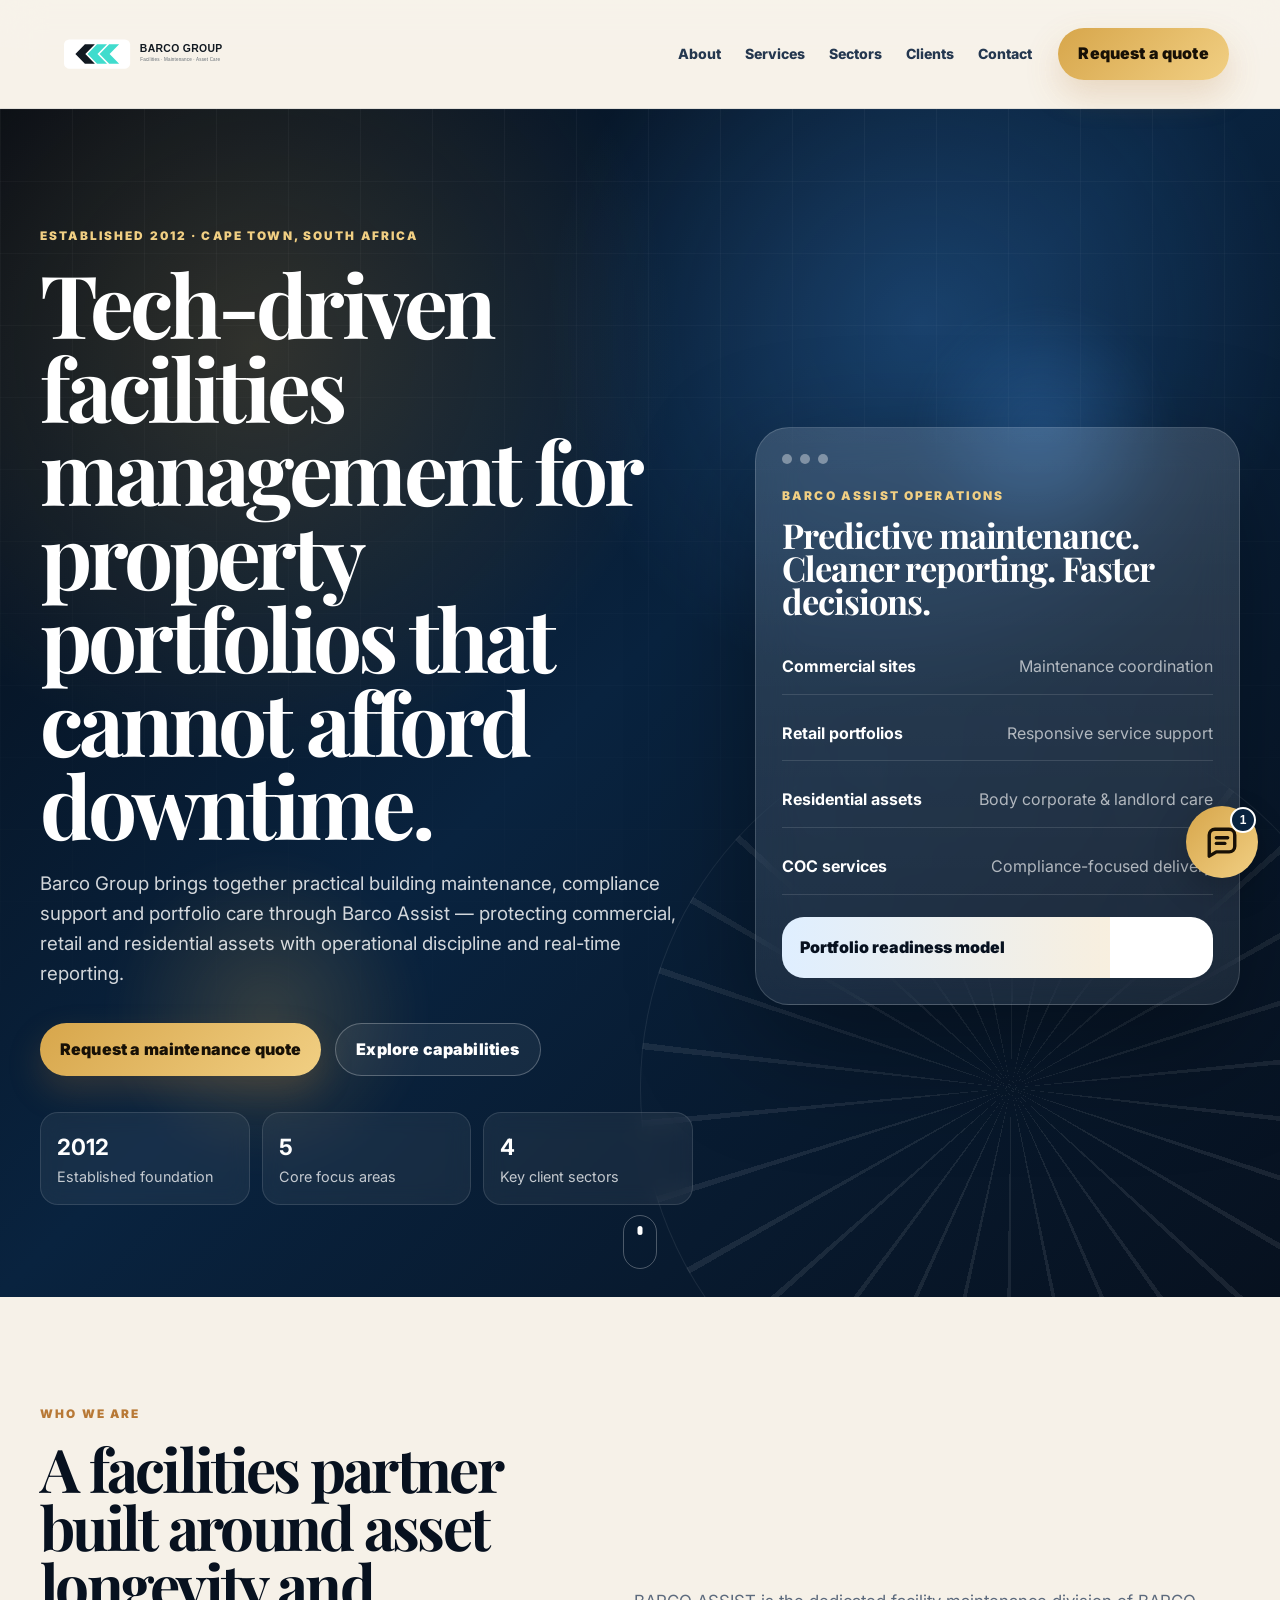
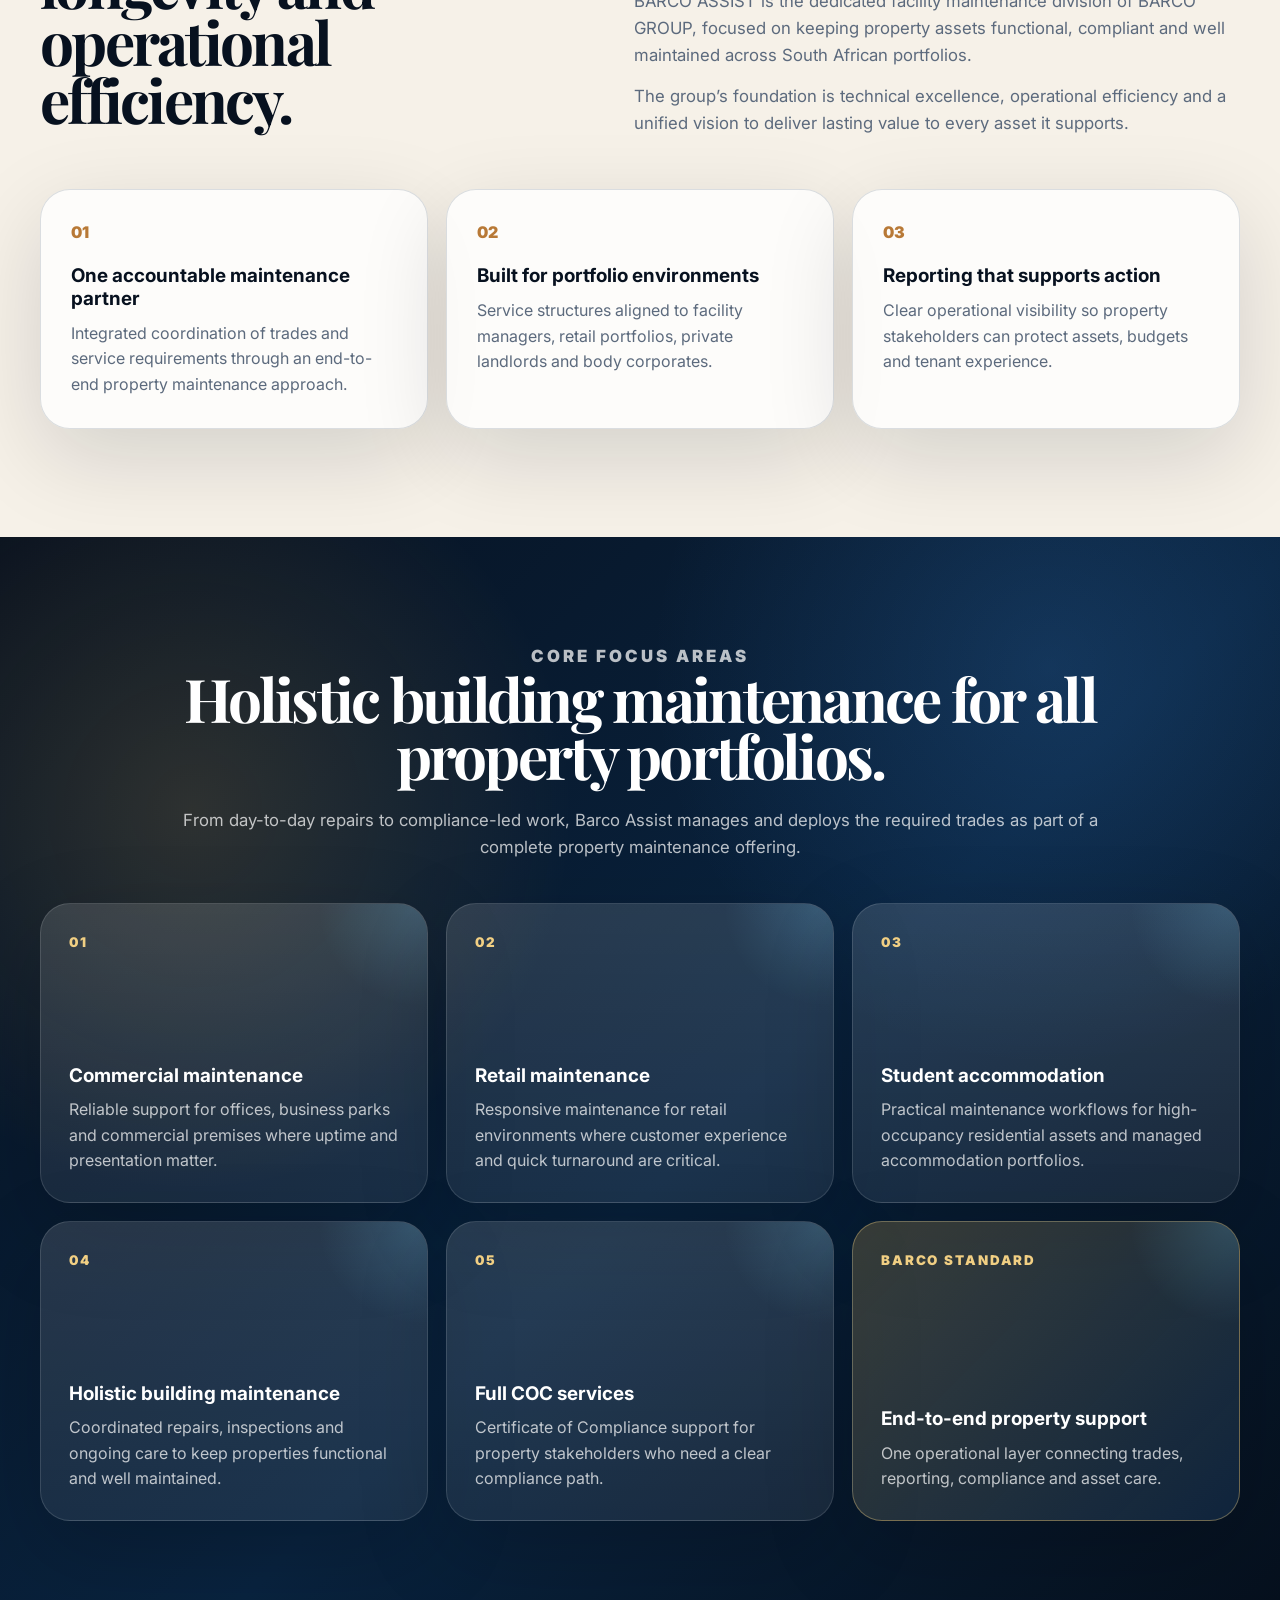
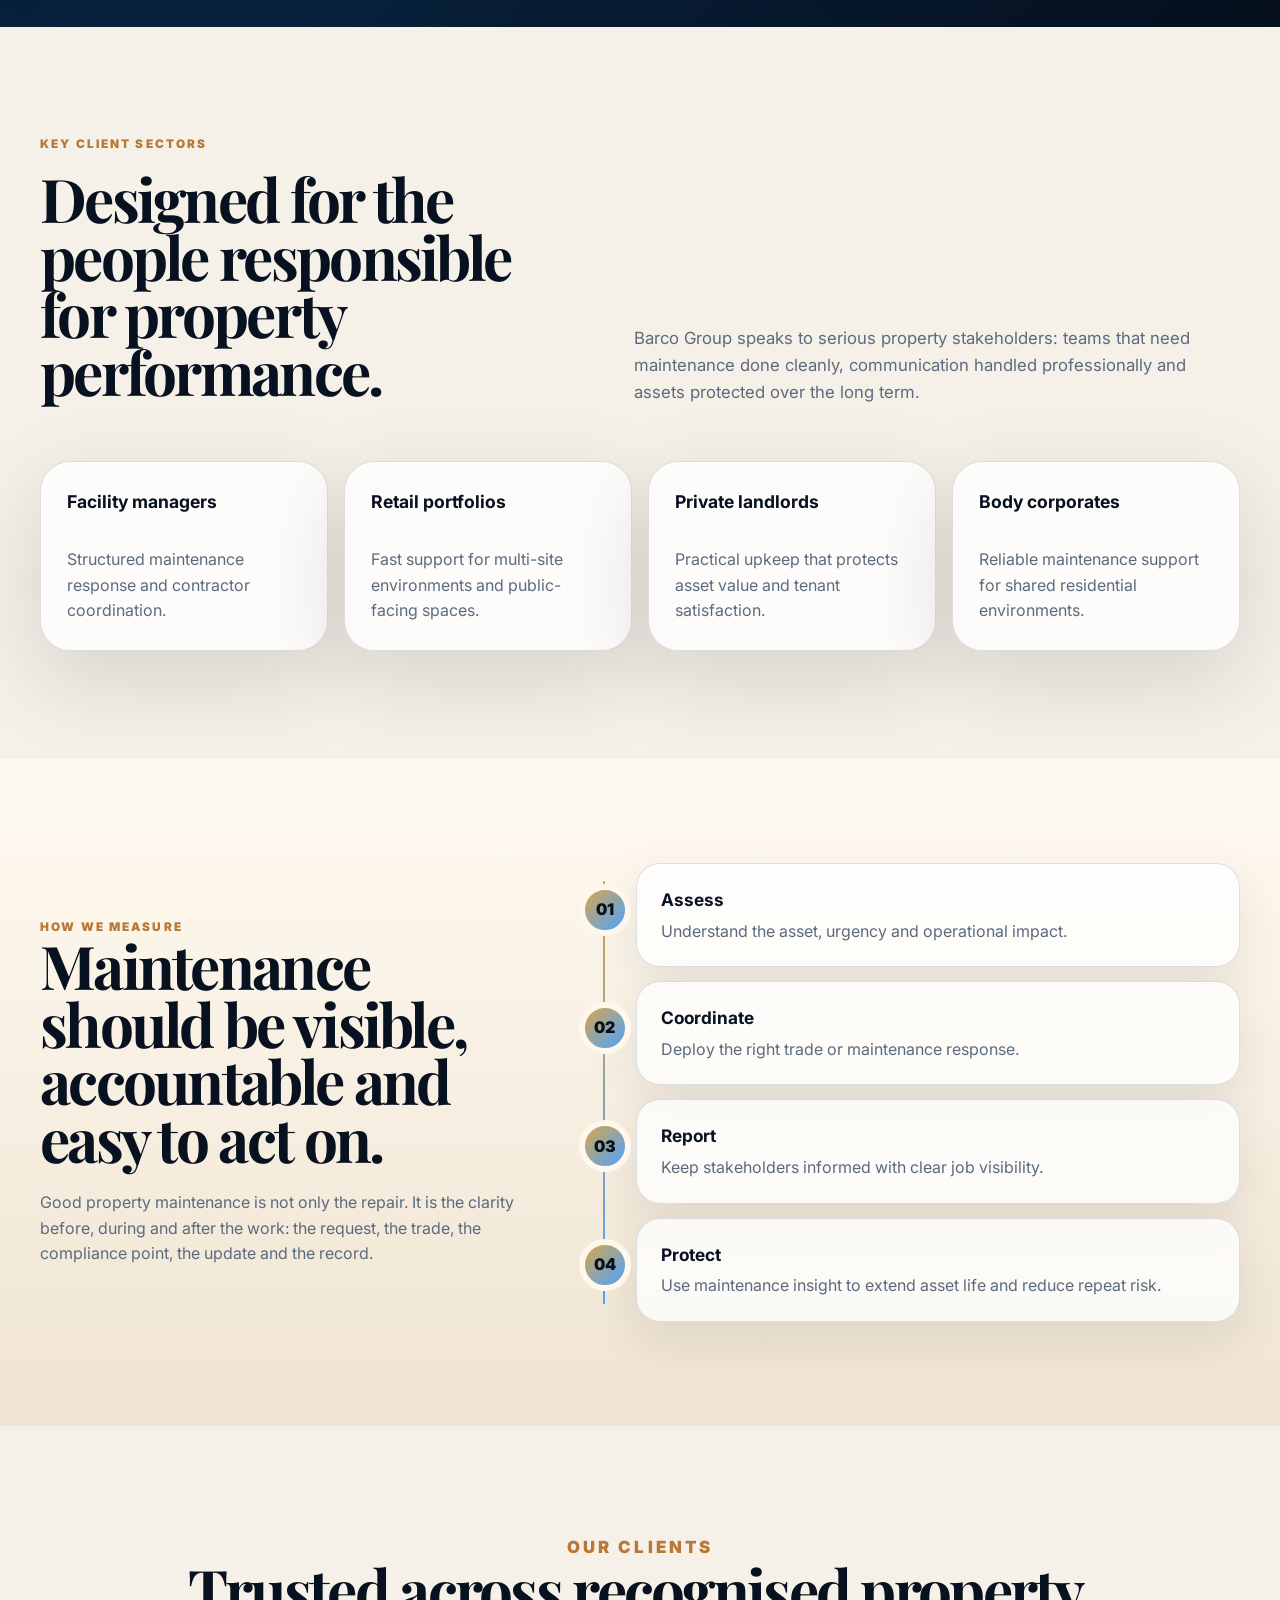
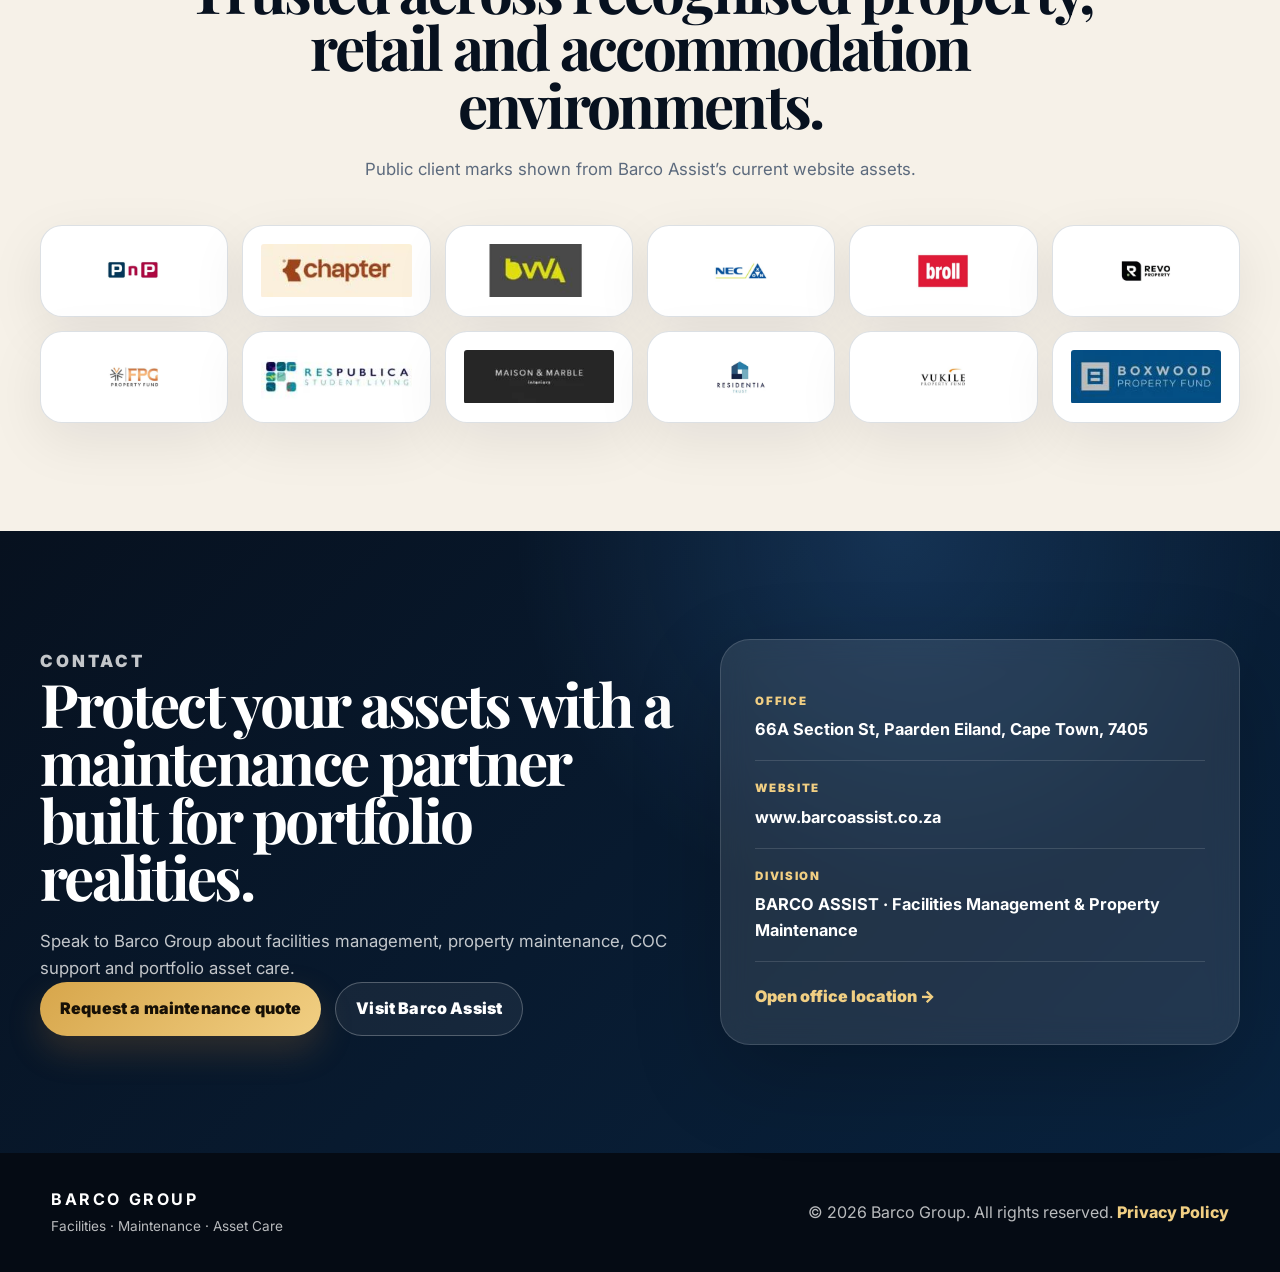
==== commit 4c2792e2: "Replace site header with Barco Group logo" ====
--- a/index.html
+++ b/index.html
@@ -10,7 +10,7 @@
   <meta property="og:title" content="Barco Group | Facilities Management &amp; Property Maintenance">
   <meta property="og:description" content="Protecting commercial, retail and residential property assets through predictive maintenance, real-time reporting and integrated service delivery.">
   <meta property="og:url" content="https://barcogroup.co.za/">
-  <meta property="og:image" content="assets/barco/img-01.jpg">
+  <meta property="og:image" content="assets/brand/barco-group-logo.png">
   <meta name="theme-color" content="#07111f">
   <meta name="robots" content="index, follow">
   <link rel="preconnect" href="https://fonts.googleapis.com">
@@ -21,9 +21,8 @@
 <body>
   <div class="page-glow" aria-hidden="true"></div>
   <header class="site-head" data-elevate>
-    <a class="brand" href="#top" aria-label="Barco Group home">
-      <img src="assets/barco/img-01.jpg" alt="Barco Assist by Barco Group">
-      <span><strong>BARCO GROUP</strong><small>Facilities · Maintenance · Asset Care</small></span>
+    <a class="brand brand-logo-only" href="#top" aria-label="Barco Group home">
+      <img src="assets/brand/barco-group-logo.svg" alt="Barco Group">
     </a>
     <nav class="main-nav" aria-label="Primary navigation">
       <a href="#about">About</a>
--- a/styles.css
+++ b/styles.css
@@ -1,4 +1,4 @@
-:root{--ink:#07111f;--navy:#09233f;--blue:#123b69;--electric:#4da3ff;--cyan:#80d7ff;--gold:#d7a64b;--bronze:#b87936;--paper:#f6f1e8;--stone:#e8dfd1;--muted:#5c6a7d;--line:rgba(9,35,63,.14);--white:#fff;--shadow:0 28px 90px rgba(7,17,31,.14);--radius:30px;--max:1200px}*{box-sizing:border-box}html{scroll-behavior:smooth}body{margin:0;font-family:Inter,system-ui,-apple-system,Segoe UI,sans-serif;color:var(--ink);background:var(--paper);line-height:1.6;overflow-x:hidden}body:before{content:"";position:fixed;inset:0;z-index:-3;background:linear-gradient(180deg,#fbf8f1 0%,#f1e8d9 52%,#f8f4ec 100%)}a{color:inherit;text-decoration:none}img{max-width:100%;display:block}.page-glow{position:fixed;inset:auto -15vw -30vh auto;width:58vw;height:58vw;border-radius:50%;background:radial-gradient(circle,rgba(77,163,255,.16),transparent 62%);z-index:-2;pointer-events:none}.site-head{position:sticky;top:0;z-index:60;display:flex;align-items:center;gap:26px;padding:15px clamp(18px,4vw,56px);background:rgba(246,241,232,.78);backdrop-filter:blur(20px);border-bottom:1px solid rgba(9,35,63,.09);transition:box-shadow .25s,background .25s}.site-head.is-scrolled{background:rgba(246,241,232,.94);box-shadow:0 18px 50px rgba(7,17,31,.1)}.brand{display:flex;align-items:center;gap:14px;margin-right:auto}.brand img{width:112px;height:42px;object-fit:contain;border-radius:12px;background:#fff;padding:5px;box-shadow:0 10px 28px rgba(7,17,31,.08)}.brand strong{display:block;letter-spacing:.16em;font-size:.78rem}.brand small{display:block;color:var(--muted);font-size:.72rem;margin-top:1px}.main-nav{display:flex;gap:24px;font-size:.88rem;font-weight:800;color:#24374f}.main-nav a{position:relative}.main-nav a:after{content:"";position:absolute;left:0;right:100%;bottom:-7px;height:2px;background:linear-gradient(90deg,var(--gold),var(--electric));transition:right .25s}.main-nav a:hover:after{right:0}.nav-cta,.btn{display:inline-flex;align-items:center;justify-content:center;border-radius:999px;padding:13px 20px;font-weight:900;letter-spacing:.01em;transition:transform .2s,box-shadow .2s,background .2s}.nav-cta,.btn.primary{background:linear-gradient(135deg,var(--gold),#f1cf83);color:#171006;box-shadow:0 15px 34px rgba(183,121,54,.23)}.nav-cta:hover,.btn:hover{transform:translateY(-2px)}.btn.ghost{border:1px solid rgba(255,255,255,.26);color:#fff;background:rgba(255,255,255,.06)}.hero{position:relative;min-height:820px;display:grid;align-items:center;overflow:hidden;color:#fff;background:radial-gradient(circle at 72% 18%,rgba(77,163,255,.24),transparent 28%),radial-gradient(circle at 20% 20%,rgba(215,166,75,.2),transparent 30%),linear-gradient(135deg,#050b14 0%,#09233f 48%,#07111f 100%)}.hero:after{content:"";position:absolute;inset:0;background:linear-gradient(90deg,rgba(255,255,255,.05) 1px,transparent 1px),linear-gradient(rgba(255,255,255,.045) 1px,transparent 1px);background-size:72px 72px;mask-image:linear-gradient(180deg,#000,transparent 84%);opacity:.75}.hero-media{position:absolute;inset:0;overflow:hidden}.orb{position:absolute;border-radius:50%;filter:blur(14px);opacity:.75;animation:float 8s ease-in-out infinite}.orb-one{right:8%;top:16%;width:270px;height:270px;background:radial-gradient(circle,rgba(77,163,255,.36),transparent 68%)}.orb-two{left:8%;bottom:10%;width:330px;height:330px;background:radial-gradient(circle,rgba(215,166,75,.28),transparent 68%);animation-delay:-2s}.blueprint{position:absolute;right:-8vw;bottom:-18vh;width:58vw;height:58vw;border:1px solid rgba(255,255,255,.08);border-radius:50%;background:repeating-conic-gradient(from 0deg,rgba(255,255,255,.08) 0 1deg,transparent 1deg 12deg);animation:spin 38s linear infinite}.hero-inner{position:relative;z-index:2;width:min(var(--max),calc(100% - 34px));margin:0 auto;display:grid;grid-template-columns:1.05fr .78fr;gap:62px;align-items:center;padding:118px 0 92px}.eyebrow{margin:0 0 16px;text-transform:uppercase;letter-spacing:.18em;font-size:.74rem;font-weight:900;color:#f1cf83}.eyebrow.dark{color:var(--bronze)}h1,h2{font-family:"Playfair Display",Georgia,serif;letter-spacing:-.045em;line-height:.96;margin:0 0 22px}h1{font-size:clamp(3rem,6.8vw,7rem);max-width:920px}h2{font-size:clamp(2.25rem,4.7vw,4.9rem)}h3{margin:0 0 10px;font-size:1.18rem;line-height:1.2}.lead{font-size:1.17rem;color:rgba(255,255,255,.82);max-width:760px;margin:0 0 34px}.hero-actions,.contact-actions{display:flex;gap:14px;flex-wrap:wrap}.hero-proof{display:grid;grid-template-columns:repeat(3,1fr);gap:12px;margin-top:36px;max-width:780px}.hero-proof span{padding:16px;border:1px solid rgba(255,255,255,.12);border-radius:18px;background:rgba(255,255,255,.06);backdrop-filter:blur(10px);color:rgba(255,255,255,.75);font-size:.9rem}.hero-proof b{display:block;color:#fff;font-size:1.4rem}.command-card{position:relative;border:1px solid rgba(255,255,255,.16);border-radius:34px;background:linear-gradient(180deg,rgba(255,255,255,.15),rgba(255,255,255,.075));box-shadow:0 40px 120px rgba(0,0,0,.36);backdrop-filter:blur(22px);padding:26px;overflow:hidden}.command-card:before{content:"";position:absolute;inset:-40% -35% auto auto;width:260px;height:260px;border-radius:50%;background:radial-gradient(circle,rgba(128,215,255,.28),transparent 65%)}.card-top{display:flex;gap:8px;margin-bottom:22px}.card-top span{width:10px;height:10px;border-radius:50%;background:rgba(255,255,255,.38)}.panel-label{position:relative;margin:0 0 14px;letter-spacing:.18em;color:#f1cf83;font-size:.75rem;font-weight:900}.command-card h2{font-size:2.15rem;letter-spacing:-.03em}.status-lines{display:grid;gap:12px;margin:22px 0}.status-lines div{display:flex;justify-content:space-between;gap:18px;padding:14px 0;border-bottom:1px solid rgba(255,255,255,.12)}.status-lines span{color:rgba(255,255,255,.65);text-align:right}.live-meter{position:relative;margin-top:20px;padding:18px;border-radius:22px;background:#fff;color:var(--ink);font-weight:900;overflow:hidden}.live-meter i{position:absolute;inset:0 auto 0 0;width:76%;background:linear-gradient(90deg,rgba(77,163,255,.18),rgba(215,166,75,.18));animation:pulseWidth 3.8s ease-in-out infinite}.live-meter span{position:relative}.scroll-cue{position:absolute;z-index:3;left:50%;bottom:28px;width:34px;height:54px;border:1px solid rgba(255,255,255,.28);border-radius:999px;transform:translateX(-50%)}.scroll-cue span{position:absolute;left:50%;top:10px;width:5px;height:9px;border-radius:99px;background:#fff;transform:translateX(-50%);animation:scrollDot 1.8s infinite}.section-shell{width:min(var(--max),calc(100% - 34px));margin:0 auto}.about-section,.sectors-section,.clients-section{padding:108px 0}.split{display:grid;grid-template-columns:.95fr 1.05fr;gap:46px;align-items:end;margin-bottom:38px}.rich-copy{color:var(--muted);font-size:1.05rem}.rich-copy p{margin:0 0 14px}.value-grid{display:grid;grid-template-columns:repeat(3,1fr);gap:18px}.value-card,.service-card,.sector-card,.contact-card{border:1px solid var(--line);border-radius:var(--radius);background:rgba(255,255,255,.76);box-shadow:var(--shadow)}.value-card{padding:30px;min-height:240px;transition:transform .25s,box-shadow .25s}.value-card:hover,.sector-card:hover{transform:translateY(-6px);box-shadow:0 34px 100px rgba(7,17,31,.18)}.value-card span{display:inline-flex;margin-bottom:20px;color:var(--bronze);font-weight:900}.value-card p,.service-card p,.section-heading p,.sector-card span,.process-copy p,.contact-copy p{color:var(--muted);margin:0}.dark-section{position:relative;padding:106px 0;background:linear-gradient(135deg,#07111f,#09233f 55%,#06101d);color:#fff;overflow:hidden}.dark-section:before{content:"";position:absolute;inset:0;background:radial-gradient(circle at 15% 25%,rgba(215,166,75,.18),transparent 28%),radial-gradient(circle at 82% 12%,rgba(77,163,255,.16),transparent 28%)}.dark-section .section-shell{position:relative}.section-heading{text-align:center;max-width:920px;margin:0 auto 42px}.section-heading p{font-size:1.05rem}.dark-section .section-heading p,.service-card p{color:rgba(255,255,255,.72)}.service-grid{display:grid;grid-template-columns:repeat(3,1fr);gap:18px}.service-card{position:relative;overflow:hidden;min-height:300px;padding:28px;display:flex;flex-direction:column;justify-content:flex-end;background:linear-gradient(180deg,rgba(255,255,255,.13),rgba(255,255,255,.07));border-color:rgba(255,255,255,.13);box-shadow:0 30px 90px rgba(0,0,0,.18);transition:transform .25s,border-color .25s}.service-card:before{content:"";position:absolute;inset:-35% -25% auto auto;width:210px;height:210px;border-radius:50%;background:radial-gradient(circle,rgba(128,215,255,.18),transparent 68%)}.service-card:hover{transform:translateY(-7px);border-color:rgba(241,207,131,.45)}.service-card small{color:#f1cf83;font-weight:900;letter-spacing:.14em;margin-bottom:auto}.service-card.premium{background:linear-gradient(135deg,rgba(215,166,75,.24),rgba(77,163,255,.12));border-color:rgba(241,207,131,.36)}.sector-track{display:grid;grid-template-columns:repeat(4,1fr);gap:16px}.sector-card{padding:26px;min-height:190px;display:flex;flex-direction:column;justify-content:space-between}.sector-card b{font-size:1.1rem}.sector-card span{display:block}.process-section{padding:104px 0;background:linear-gradient(180deg,#fffaf1,#efe4d2)}.process-grid{display:grid;grid-template-columns:.85fr 1.15fr;gap:48px;align-items:center}.timeline{position:relative;display:grid;gap:14px}.timeline:before{content:"";position:absolute;left:25px;top:18px;bottom:18px;width:2px;background:linear-gradient(var(--gold),var(--electric))}.timeline div{position:relative;margin-left:58px;padding:22px 24px;border:1px solid var(--line);border-radius:24px;background:rgba(255,255,255,.78);box-shadow:0 18px 50px rgba(7,17,31,.09)}.timeline span{position:absolute;left:-58px;top:20px;width:52px;height:52px;border-radius:50%;display:grid;place-items:center;background:linear-gradient(135deg,var(--gold),var(--electric));color:#08121f;font-weight:900;border:6px solid #fff7eb}.timeline strong{display:block;font-size:1.08rem}.timeline p{margin:5px 0 0;color:var(--muted)}.logo-cloud{display:grid;grid-template-columns:repeat(6,1fr);gap:14px;align-items:center}.logo-cloud img{width:100%;height:92px;object-fit:contain;padding:18px;border:1px solid var(--line);border-radius:22px;background:#fff;box-shadow:0 18px 55px rgba(7,17,31,.08);filter:saturate(.96);transition:transform .2s,filter .2s}.logo-cloud img:hover{transform:translateY(-4px);filter:saturate(1.08)}.contact-section{padding:108px 0;background:radial-gradient(circle at 70% 0,rgba(77,163,255,.18),transparent 35%),linear-gradient(135deg,#07111f,#09233f);color:#fff}.contact-grid{display:grid;grid-template-columns:1fr .82fr;gap:46px;align-items:center}.contact-copy p{color:rgba(255,255,255,.76);font-size:1.05rem}.contact-card{padding:34px;background:rgba(255,255,255,.1);border-color:rgba(255,255,255,.14);box-shadow:0 30px 90px rgba(0,0,0,.2);backdrop-filter:blur(14px)}.contact-line{padding:18px 0;border-bottom:1px solid rgba(255,255,255,.13)}.contact-line span{display:block;color:#f1cf83;font-weight:900;text-transform:uppercase;letter-spacing:.15em;font-size:.72rem;margin-bottom:6px}.contact-line strong{display:block;font-size:1.02rem}.map-link{display:inline-flex;margin-top:22px;color:#f1cf83;font-weight:900}.site-footer{display:flex;justify-content:space-between;gap:20px;align-items:center;padding:34px clamp(18px,4vw,56px);background:#050b14;color:rgba(255,255,255,.72)}.site-footer strong{display:block;color:#fff;letter-spacing:.16em}.site-footer span{font-size:.85rem}.site-footer p{margin:0}.site-footer a{color:#f1cf83;font-weight:800}.reveal{opacity:0;transform:translateY(28px);transition:opacity .8s ease,transform .8s ease}.reveal.in-view{opacity:1;transform:none}.delay-1{transition-delay:.12s}.delay-2{transition-delay:.24s}.delay-3{transition-delay:.36s}@keyframes float{50%{transform:translate3d(0,-22px,0) scale(1.04)}}@keyframes spin{to{transform:rotate(360deg)}}@keyframes pulseWidth{50%{width:92%}}@keyframes scrollDot{0%{opacity:0;transform:translate(-50%,0)}35%{opacity:1}100%{opacity:0;transform:translate(-50%,22px)}}@media(max-width:1020px){.main-nav{display:none}.hero-inner,.split,.process-grid,.contact-grid{grid-template-columns:1fr}.command-card{max-width:620px}.value-grid,.service-grid{grid-template-columns:1fr 1fr}.sector-track{grid-template-columns:1fr 1fr}.logo-cloud{grid-template-columns:repeat(3,1fr)}.hero-proof{grid-template-columns:1fr 1fr 1fr}}@media(max-width:660px){.site-head{padding:12px 15px}.brand img{width:90px;height:36px}.brand small{display:none}.nav-cta{display:none}.hero{min-height:auto}.hero-inner{padding:78px 0 72px}.hero-proof,.value-grid,.service-grid,.sector-track,.logo-cloud{grid-template-columns:1fr}h1{font-size:2.72rem}.command-card h2{font-size:1.85rem}.status-lines div{display:block}.status-lines span{text-align:left;display:block;margin-top:4px}.about-section,.sectors-section,.clients-section,.contact-section,.dark-section,.process-section{padding:74px 0}.hero-actions .btn,.contact-actions .btn{width:100%}.site-footer{display:block;text-align:center}.site-footer p{margin-top:12px}.logo-cloud img{height:105px}.blueprint{width:95vw;height:95vw;right:-40vw}}@media(prefers-reduced-motion:reduce){*{animation:none!important;transition:none!important;scroll-behavior:auto!important}.reveal{opacity:1;transform:none}}
+:root{--ink:#07111f;--navy:#09233f;--blue:#123b69;--electric:#4da3ff;--cyan:#80d7ff;--gold:#d7a64b;--bronze:#b87936;--paper:#f6f1e8;--stone:#e8dfd1;--muted:#5c6a7d;--line:rgba(9,35,63,.14);--white:#fff;--shadow:0 28px 90px rgba(7,17,31,.14);--radius:30px;--max:1200px}*{box-sizing:border-box}html{scroll-behavior:smooth}body{margin:0;font-family:Inter,system-ui,-apple-system,Segoe UI,sans-serif;color:var(--ink);background:var(--paper);line-height:1.6;overflow-x:hidden}body:before{content:"";position:fixed;inset:0;z-index:-3;background:linear-gradient(180deg,#fbf8f1 0%,#f1e8d9 52%,#f8f4ec 100%)}a{color:inherit;text-decoration:none}img{max-width:100%;display:block}.page-glow{position:fixed;inset:auto -15vw -30vh auto;width:58vw;height:58vw;border-radius:50%;background:radial-gradient(circle,rgba(77,163,255,.16),transparent 62%);z-index:-2;pointer-events:none}.site-head{position:sticky;top:0;z-index:60;display:flex;align-items:center;gap:26px;padding:15px clamp(18px,4vw,56px);background:rgba(246,241,232,.78);backdrop-filter:blur(20px);border-bottom:1px solid rgba(9,35,63,.09);transition:box-shadow .25s,background .25s}.site-head.is-scrolled{background:rgba(246,241,232,.94);box-shadow:0 18px 50px rgba(7,17,31,.1)}.brand{display:flex;align-items:center;gap:14px;margin-right:auto}.brand img{width:260px;height:78px;object-fit:contain;border-radius:0;background:transparent;padding:0;box-shadow:none}.brand strong{display:block;letter-spacing:.16em;font-size:.78rem}.brand small{display:block;color:var(--muted);font-size:.72rem;margin-top:1px}.main-nav{display:flex;gap:24px;font-size:.88rem;font-weight:800;color:#24374f}.main-nav a{position:relative}.main-nav a:after{content:"";position:absolute;left:0;right:100%;bottom:-7px;height:2px;background:linear-gradient(90deg,var(--gold),var(--electric));transition:right .25s}.main-nav a:hover:after{right:0}.nav-cta,.btn{display:inline-flex;align-items:center;justify-content:center;border-radius:999px;padding:13px 20px;font-weight:900;letter-spacing:.01em;transition:transform .2s,box-shadow .2s,background .2s}.nav-cta,.btn.primary{background:linear-gradient(135deg,var(--gold),#f1cf83);color:#171006;box-shadow:0 15px 34px rgba(183,121,54,.23)}.nav-cta:hover,.btn:hover{transform:translateY(-2px)}.btn.ghost{border:1px solid rgba(255,255,255,.26);color:#fff;background:rgba(255,255,255,.06)}.hero{position:relative;min-height:820px;display:grid;align-items:center;overflow:hidden;color:#fff;background:radial-gradient(circle at 72% 18%,rgba(77,163,255,.24),transparent 28%),radial-gradient(circle at 20% 20%,rgba(215,166,75,.2),transparent 30%),linear-gradient(135deg,#050b14 0%,#09233f 48%,#07111f 100%)}.hero:after{content:"";position:absolute;inset:0;background:linear-gradient(90deg,rgba(255,255,255,.05) 1px,transparent 1px),linear-gradient(rgba(255,255,255,.045) 1px,transparent 1px);background-size:72px 72px;mask-image:linear-gradient(180deg,#000,transparent 84%);opacity:.75}.hero-media{position:absolute;inset:0;overflow:hidden}.orb{position:absolute;border-radius:50%;filter:blur(14px);opacity:.75;animation:float 8s ease-in-out infinite}.orb-one{right:8%;top:16%;width:270px;height:270px;background:radial-gradient(circle,rgba(77,163,255,.36),transparent 68%)}.orb-two{left:8%;bottom:10%;width:330px;height:330px;background:radial-gradient(circle,rgba(215,166,75,.28),transparent 68%);animation-delay:-2s}.blueprint{position:absolute;right:-8vw;bottom:-18vh;width:58vw;height:58vw;border:1px solid rgba(255,255,255,.08);border-radius:50%;background:repeating-conic-gradient(from 0deg,rgba(255,255,255,.08) 0 1deg,transparent 1deg 12deg);animation:spin 38s linear infinite}.hero-inner{position:relative;z-index:2;width:min(var(--max),calc(100% - 34px));margin:0 auto;display:grid;grid-template-columns:1.05fr .78fr;gap:62px;align-items:center;padding:118px 0 92px}.eyebrow{margin:0 0 16px;text-transform:uppercase;letter-spacing:.18em;font-size:.74rem;font-weight:900;color:#f1cf83}.eyebrow.dark{color:var(--bronze)}h1,h2{font-family:"Playfair Display",Georgia,serif;letter-spacing:-.045em;line-height:.96;margin:0 0 22px}h1{font-size:clamp(3rem,6.8vw,7rem);max-width:920px}h2{font-size:clamp(2.25rem,4.7vw,4.9rem)}h3{margin:0 0 10px;font-size:1.18rem;line-height:1.2}.lead{font-size:1.17rem;color:rgba(255,255,255,.82);max-width:760px;margin:0 0 34px}.hero-actions,.contact-actions{display:flex;gap:14px;flex-wrap:wrap}.hero-proof{display:grid;grid-template-columns:repeat(3,1fr);gap:12px;margin-top:36px;max-width:780px}.hero-proof span{padding:16px;border:1px solid rgba(255,255,255,.12);border-radius:18px;background:rgba(255,255,255,.06);backdrop-filter:blur(10px);color:rgba(255,255,255,.75);font-size:.9rem}.hero-proof b{display:block;color:#fff;font-size:1.4rem}.command-card{position:relative;border:1px solid rgba(255,255,255,.16);border-radius:34px;background:linear-gradient(180deg,rgba(255,255,255,.15),rgba(255,255,255,.075));box-shadow:0 40px 120px rgba(0,0,0,.36);backdrop-filter:blur(22px);padding:26px;overflow:hidden}.command-card:before{content:"";position:absolute;inset:-40% -35% auto auto;width:260px;height:260px;border-radius:50%;background:radial-gradient(circle,rgba(128,215,255,.28),transparent 65%)}.card-top{display:flex;gap:8px;margin-bottom:22px}.card-top span{width:10px;height:10px;border-radius:50%;background:rgba(255,255,255,.38)}.panel-label{position:relative;margin:0 0 14px;letter-spacing:.18em;color:#f1cf83;font-size:.75rem;font-weight:900}.command-card h2{font-size:2.15rem;letter-spacing:-.03em}.status-lines{display:grid;gap:12px;margin:22px 0}.status-lines div{display:flex;justify-content:space-between;gap:18px;padding:14px 0;border-bottom:1px solid rgba(255,255,255,.12)}.status-lines span{color:rgba(255,255,255,.65);text-align:right}.live-meter{position:relative;margin-top:20px;padding:18px;border-radius:22px;background:#fff;color:var(--ink);font-weight:900;overflow:hidden}.live-meter i{position:absolute;inset:0 auto 0 0;width:76%;background:linear-gradient(90deg,rgba(77,163,255,.18),rgba(215,166,75,.18));animation:pulseWidth 3.8s ease-in-out infinite}.live-meter span{position:relative}.scroll-cue{position:absolute;z-index:3;left:50%;bottom:28px;width:34px;height:54px;border:1px solid rgba(255,255,255,.28);border-radius:999px;transform:translateX(-50%)}.scroll-cue span{position:absolute;left:50%;top:10px;width:5px;height:9px;border-radius:99px;background:#fff;transform:translateX(-50%);animation:scrollDot 1.8s infinite}.section-shell{width:min(var(--max),calc(100% - 34px));margin:0 auto}.about-section,.sectors-section,.clients-section{padding:108px 0}.split{display:grid;grid-template-columns:.95fr 1.05fr;gap:46px;align-items:end;margin-bottom:38px}.rich-copy{color:var(--muted);font-size:1.05rem}.rich-copy p{margin:0 0 14px}.value-grid{display:grid;grid-template-columns:repeat(3,1fr);gap:18px}.value-card,.service-card,.sector-card,.contact-card{border:1px solid var(--line);border-radius:var(--radius);background:rgba(255,255,255,.76);box-shadow:var(--shadow)}.value-card{padding:30px;min-height:240px;transition:transform .25s,box-shadow .25s}.value-card:hover,.sector-card:hover{transform:translateY(-6px);box-shadow:0 34px 100px rgba(7,17,31,.18)}.value-card span{display:inline-flex;margin-bottom:20px;color:var(--bronze);font-weight:900}.value-card p,.service-card p,.section-heading p,.sector-card span,.process-copy p,.contact-copy p{color:var(--muted);margin:0}.dark-section{position:relative;padding:106px 0;background:linear-gradient(135deg,#07111f,#09233f 55%,#06101d);color:#fff;overflow:hidden}.dark-section:before{content:"";position:absolute;inset:0;background:radial-gradient(circle at 15% 25%,rgba(215,166,75,.18),transparent 28%),radial-gradient(circle at 82% 12%,rgba(77,163,255,.16),transparent 28%)}.dark-section .section-shell{position:relative}.section-heading{text-align:center;max-width:920px;margin:0 auto 42px}.section-heading p{font-size:1.05rem}.dark-section .section-heading p,.service-card p{color:rgba(255,255,255,.72)}.service-grid{display:grid;grid-template-columns:repeat(3,1fr);gap:18px}.service-card{position:relative;overflow:hidden;min-height:300px;padding:28px;display:flex;flex-direction:column;justify-content:flex-end;background:linear-gradient(180deg,rgba(255,255,255,.13),rgba(255,255,255,.07));border-color:rgba(255,255,255,.13);box-shadow:0 30px 90px rgba(0,0,0,.18);transition:transform .25s,border-color .25s}.service-card:before{content:"";position:absolute;inset:-35% -25% auto auto;width:210px;height:210px;border-radius:50%;background:radial-gradient(circle,rgba(128,215,255,.18),transparent 68%)}.service-card:hover{transform:translateY(-7px);border-color:rgba(241,207,131,.45)}.service-card small{color:#f1cf83;font-weight:900;letter-spacing:.14em;margin-bottom:auto}.service-card.premium{background:linear-gradient(135deg,rgba(215,166,75,.24),rgba(77,163,255,.12));border-color:rgba(241,207,131,.36)}.sector-track{display:grid;grid-template-columns:repeat(4,1fr);gap:16px}.sector-card{padding:26px;min-height:190px;display:flex;flex-direction:column;justify-content:space-between}.sector-card b{font-size:1.1rem}.sector-card span{display:block}.process-section{padding:104px 0;background:linear-gradient(180deg,#fffaf1,#efe4d2)}.process-grid{display:grid;grid-template-columns:.85fr 1.15fr;gap:48px;align-items:center}.timeline{position:relative;display:grid;gap:14px}.timeline:before{content:"";position:absolute;left:25px;top:18px;bottom:18px;width:2px;background:linear-gradient(var(--gold),var(--electric))}.timeline div{position:relative;margin-left:58px;padding:22px 24px;border:1px solid var(--line);border-radius:24px;background:rgba(255,255,255,.78);box-shadow:0 18px 50px rgba(7,17,31,.09)}.timeline span{position:absolute;left:-58px;top:20px;width:52px;height:52px;border-radius:50%;display:grid;place-items:center;background:linear-gradient(135deg,var(--gold),var(--electric));color:#08121f;font-weight:900;border:6px solid #fff7eb}.timeline strong{display:block;font-size:1.08rem}.timeline p{margin:5px 0 0;color:var(--muted)}.logo-cloud{display:grid;grid-template-columns:repeat(6,1fr);gap:14px;align-items:center}.logo-cloud img{width:100%;height:92px;object-fit:contain;padding:18px;border:1px solid var(--line);border-radius:22px;background:#fff;box-shadow:0 18px 55px rgba(7,17,31,.08);filter:saturate(.96);transition:transform .2s,filter .2s}.logo-cloud img:hover{transform:translateY(-4px);filter:saturate(1.08)}.contact-section{padding:108px 0;background:radial-gradient(circle at 70% 0,rgba(77,163,255,.18),transparent 35%),linear-gradient(135deg,#07111f,#09233f);color:#fff}.contact-grid{display:grid;grid-template-columns:1fr .82fr;gap:46px;align-items:center}.contact-copy p{color:rgba(255,255,255,.76);font-size:1.05rem}.contact-card{padding:34px;background:rgba(255,255,255,.1);border-color:rgba(255,255,255,.14);box-shadow:0 30px 90px rgba(0,0,0,.2);backdrop-filter:blur(14px)}.contact-line{padding:18px 0;border-bottom:1px solid rgba(255,255,255,.13)}.contact-line span{display:block;color:#f1cf83;font-weight:900;text-transform:uppercase;letter-spacing:.15em;font-size:.72rem;margin-bottom:6px}.contact-line strong{display:block;font-size:1.02rem}.map-link{display:inline-flex;margin-top:22px;color:#f1cf83;font-weight:900}.site-footer{display:flex;justify-content:space-between;gap:20px;align-items:center;padding:34px clamp(18px,4vw,56px);background:#050b14;color:rgba(255,255,255,.72)}.site-footer strong{display:block;color:#fff;letter-spacing:.16em}.site-footer span{font-size:.85rem}.site-footer p{margin:0}.site-footer a{color:#f1cf83;font-weight:800}.reveal{opacity:0;transform:translateY(28px);transition:opacity .8s ease,transform .8s ease}.reveal.in-view{opacity:1;transform:none}.delay-1{transition-delay:.12s}.delay-2{transition-delay:.24s}.delay-3{transition-delay:.36s}@keyframes float{50%{transform:translate3d(0,-22px,0) scale(1.04)}}@keyframes spin{to{transform:rotate(360deg)}}@keyframes pulseWidth{50%{width:92%}}@keyframes scrollDot{0%{opacity:0;transform:translate(-50%,0)}35%{opacity:1}100%{opacity:0;transform:translate(-50%,22px)}}@media(max-width:1020px){.main-nav{display:none}.hero-inner,.split,.process-grid,.contact-grid{grid-template-columns:1fr}.command-card{max-width:620px}.value-grid,.service-grid{grid-template-columns:1fr 1fr}.sector-track{grid-template-columns:1fr 1fr}.logo-cloud{grid-template-columns:repeat(3,1fr)}.hero-proof{grid-template-columns:1fr 1fr 1fr}}@media(max-width:660px){.site-head{padding:12px 15px}.brand img{width:186px;height:56px}.brand small{display:none}.nav-cta{display:none}.hero{min-height:auto}.hero-inner{padding:78px 0 72px}.hero-proof,.value-grid,.service-grid,.sector-track,.logo-cloud{grid-template-columns:1fr}h1{font-size:2.72rem}.command-card h2{font-size:1.85rem}.status-lines div{display:block}.status-lines span{text-align:left;display:block;margin-top:4px}.about-section,.sectors-section,.clients-section,.contact-section,.dark-section,.process-section{padding:74px 0}.hero-actions .btn,.contact-actions .btn{width:100%}.site-footer{display:block;text-align:center}.site-footer p{margin-top:12px}.logo-cloud img{height:105px}.blueprint{width:95vw;height:95vw;right:-40vw}}@media(prefers-reduced-motion:reduce){*{animation:none!important;transition:none!important;scroll-behavior:auto!important}.reveal{opacity:1;transform:none}}
 /* SmartSite assistant */
 .aiFab{position:fixed;right:22px;bottom:22px;z-index:80;width:72px;height:72px;border:0;border-radius:50%;background:linear-gradient(135deg,var(--gold),#f1cf83);color:#171006;box-shadow:0 12px 34px rgba(0,0,0,.22);cursor:pointer;display:grid;place-items:center}.aiFab svg{width:34px;height:34px}.aiFab::after{content:'1';position:absolute;right:2px;top:1px;width:22px;height:22px;border-radius:50%;background:#09233f;color:#fff;display:grid;place-items:center;font:800 12px Arial,sans-serif;border:2px solid #fff}.aiFab span{display:none}.aiPanel{position:fixed;right:22px;bottom:104px;z-index:90;width:min(370px,calc(100vw - 28px));overflow:hidden;border-radius:22px;background:#f6f1e8;box-shadow:0 18px 60px rgba(0,0,0,.24);color:#111;font-family:Inter,Arial,sans-serif}.aiHead{display:flex;align-items:center;justify-content:space-between;gap:14px;padding:17px 18px;background:#09233f;color:#fff;border-radius:22px 22px 0 0}.aiHeadMain{display:flex;gap:12px;align-items:center}.aiLogo{width:42px;height:42px;border-radius:50%;background:#fff;display:grid;place-items:center;color:#09233f;font-weight:900;font-size:19px;box-shadow:0 2px 8px rgba(0,0,0,.12)}.aiHead b{display:block;font-size:18px;line-height:1.1}.aiHead small{display:block;font-size:13px;color:rgba(255,255,255,.86);margin-top:4px}.aiHead button{border:0;background:transparent;color:#fff;font-size:28px;line-height:1;cursor:pointer}.aiBack{font-size:24px!important}.aiBody{padding:16px;display:grid;gap:12px}.aiBody p{margin:0 0 8px;color:#506072;font-size:14px}.contactOption{display:flex;align-items:center;gap:14px;width:100%;border:1px solid rgba(9,35,63,.12);border-radius:16px;background:#fff;color:#111;padding:14px 15px;font-weight:800;font-size:15px;text-align:left;box-shadow:0 4px 12px rgba(0,0,0,.05);cursor:pointer;text-decoration:none;font-family:inherit}.contactIcon{width:38px;height:38px;border-radius:11px;background:#edf4ff;display:grid;place-items:center;color:#09233f;flex:0 0 38px}.contactIcon.whatsapp{background:#25d366;color:#fff;border-radius:50%}.contactIcon svg{width:21px;height:21px}.aiFooter{display:flex;align-items:center;gap:6px;justify-content:center;color:#7d8790;font-size:12px;padding:12px 0 2px;border-top:1px solid rgba(9,35,63,.1)}.aiFooter a{color:#09233f;font-weight:800}.aiField{display:grid;gap:7px}.aiField label{font-size:13px;font-weight:800;color:#20262d}.aiInput,.aiTextarea{width:100%;border:1px solid rgba(9,35,63,.18);border-radius:10px;background:#fff;padding:13px 14px;font:inherit;color:#111}.aiTextarea{min-height:90px;resize:vertical}.aiSubmit{border:0;border-radius:10px;background:#09233f;color:#fff;font-weight:900;padding:14px 16px;font:inherit;cursor:pointer}.aiNotice{padding:12px 14px;border-radius:10px;background:#fff8df;border:1px solid #ecd878;color:#5c4b00;font-size:13px}.aiChat{display:grid;gap:10px;max-height:390px;overflow:auto;padding-right:2px}.chatMsg{max-width:88%;padding:10px 12px;border-radius:16px;font-size:14px;line-height:1.4}.chatMsg.bot{background:#fff;color:#1e2832;border:1px solid rgba(9,35,63,.1);border-top-left-radius:5px}.chatMsg.user{background:#09233f;color:#fff;justify-self:end;border-top-right-radius:5px}.chatChoices{display:flex;flex-wrap:wrap;gap:8px;margin:10px 0 4px}.chatChoices button{border:1px solid rgba(9,35,63,.14);background:#fff;color:#09233f;border-radius:999px;padding:9px 11px;font-weight:800;cursor:pointer;font-size:12px}.chatInputRow{display:flex;gap:8px;margin-top:4px}.chatInputRow input{flex:1;border:1px solid rgba(9,35,63,.18);border-radius:999px;background:#fff;padding:12px 14px;font:inherit;min-width:0}.chatInputRow button{border:0;border-radius:999px;background:#09233f;color:#fff;font-weight:900;padding:0 16px;cursor:pointer}.botLang{display:flex;justify-content:flex-end;gap:.35rem;margin-bottom:.35rem}.botLang button{border:1px solid rgba(9,35,63,.14);background:#fff;color:#09233f;border-radius:999px;padding:.35rem .65rem;font-weight:900;cursor:pointer}.botLang button.active,.botLang button:hover{background:#09233f;border-color:#09233f;color:#fff}.botLinks{display:grid;gap:.45rem;margin-top:.7rem}.botLinks a{display:inline-flex;align-items:center;justify-content:center;text-decoration:none;border-radius:999px;padding:.65rem .85rem;background:#09233f;color:#fff;font-weight:900}@media(max-width:560px){.aiFab{right:14px;bottom:14px}.aiPanel{right:14px;bottom:96px;width:calc(100vw - 28px)}}
 .privacy-shell{min-height:100vh;display:grid;place-items:center;padding:72px 0}.privacy-card{max-width:920px;background:#fff!important;color:#07111f!important}.privacy-card h1{font-size:clamp(2.5rem,5vw,5rem)}.privacy-card h2{font-size:clamp(1.7rem,3vw,2.6rem);margin-top:28px}.privacy-card p{color:var(--muted)}
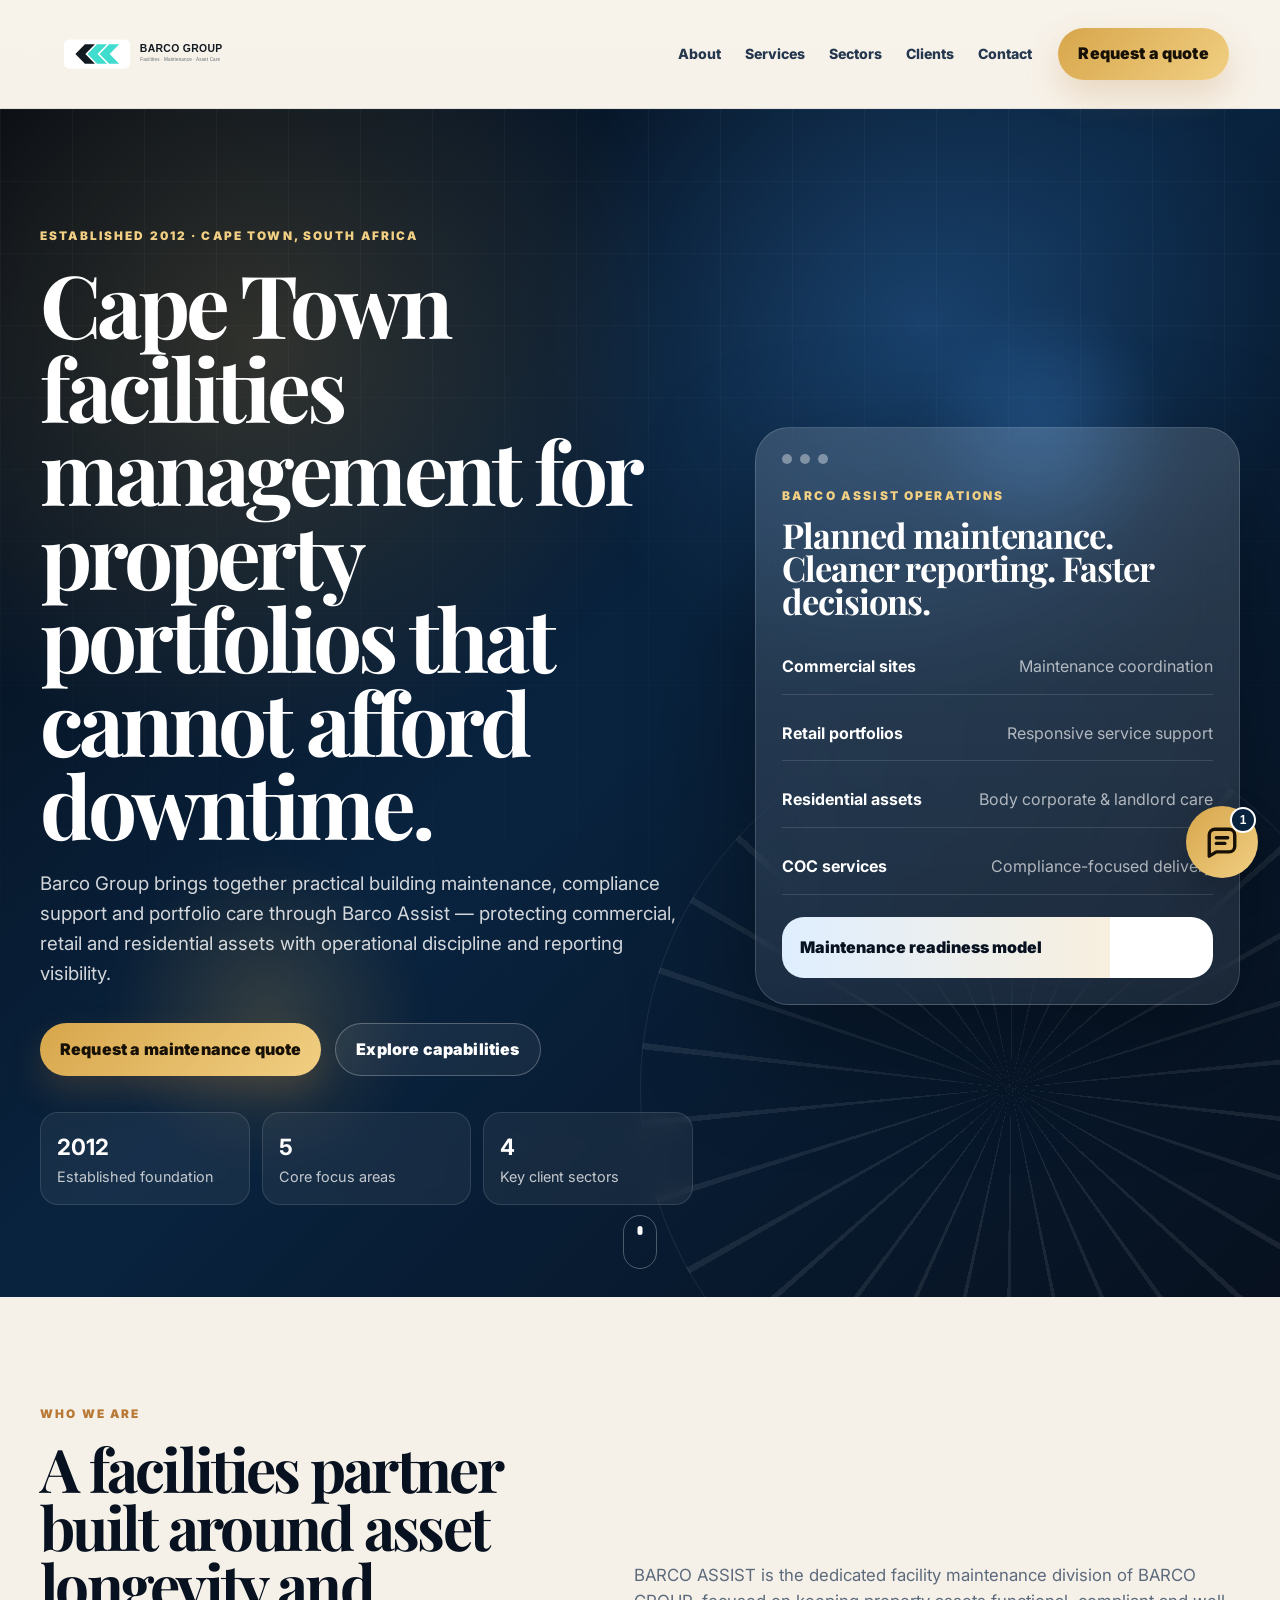
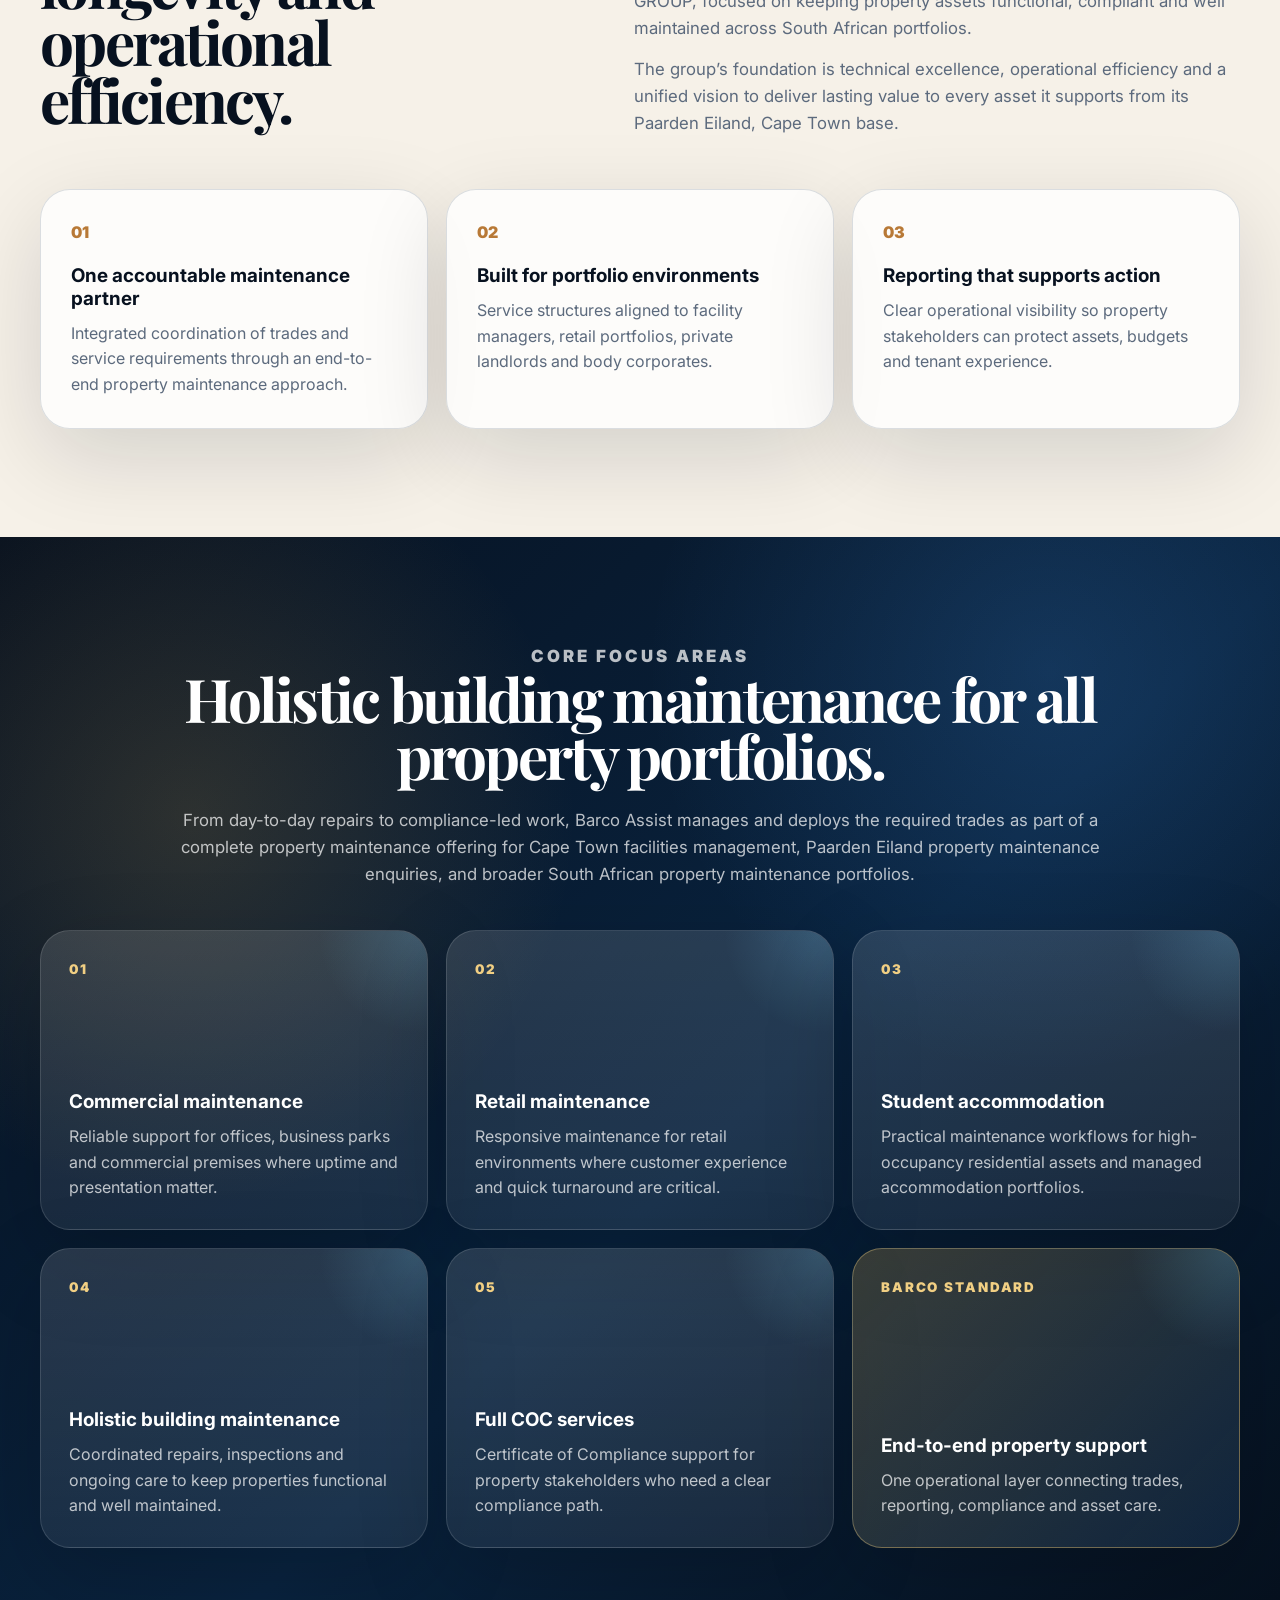
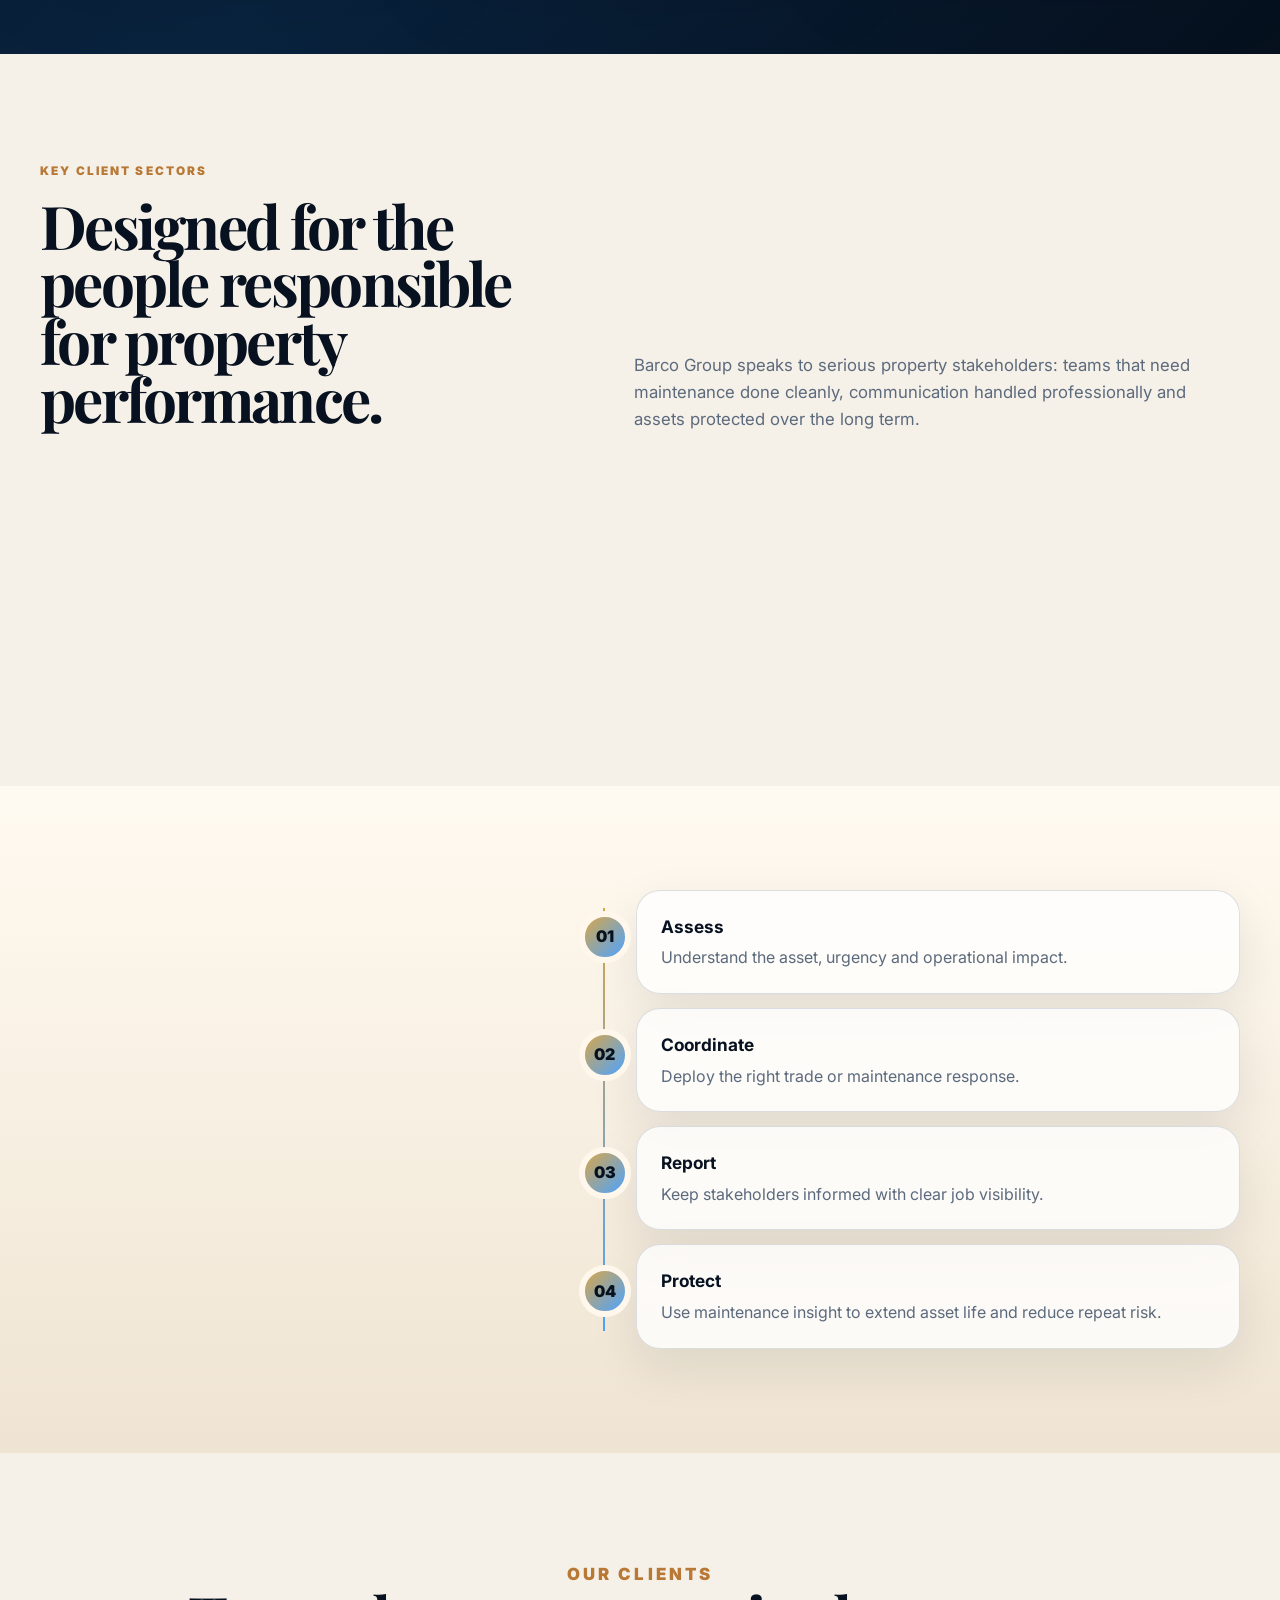
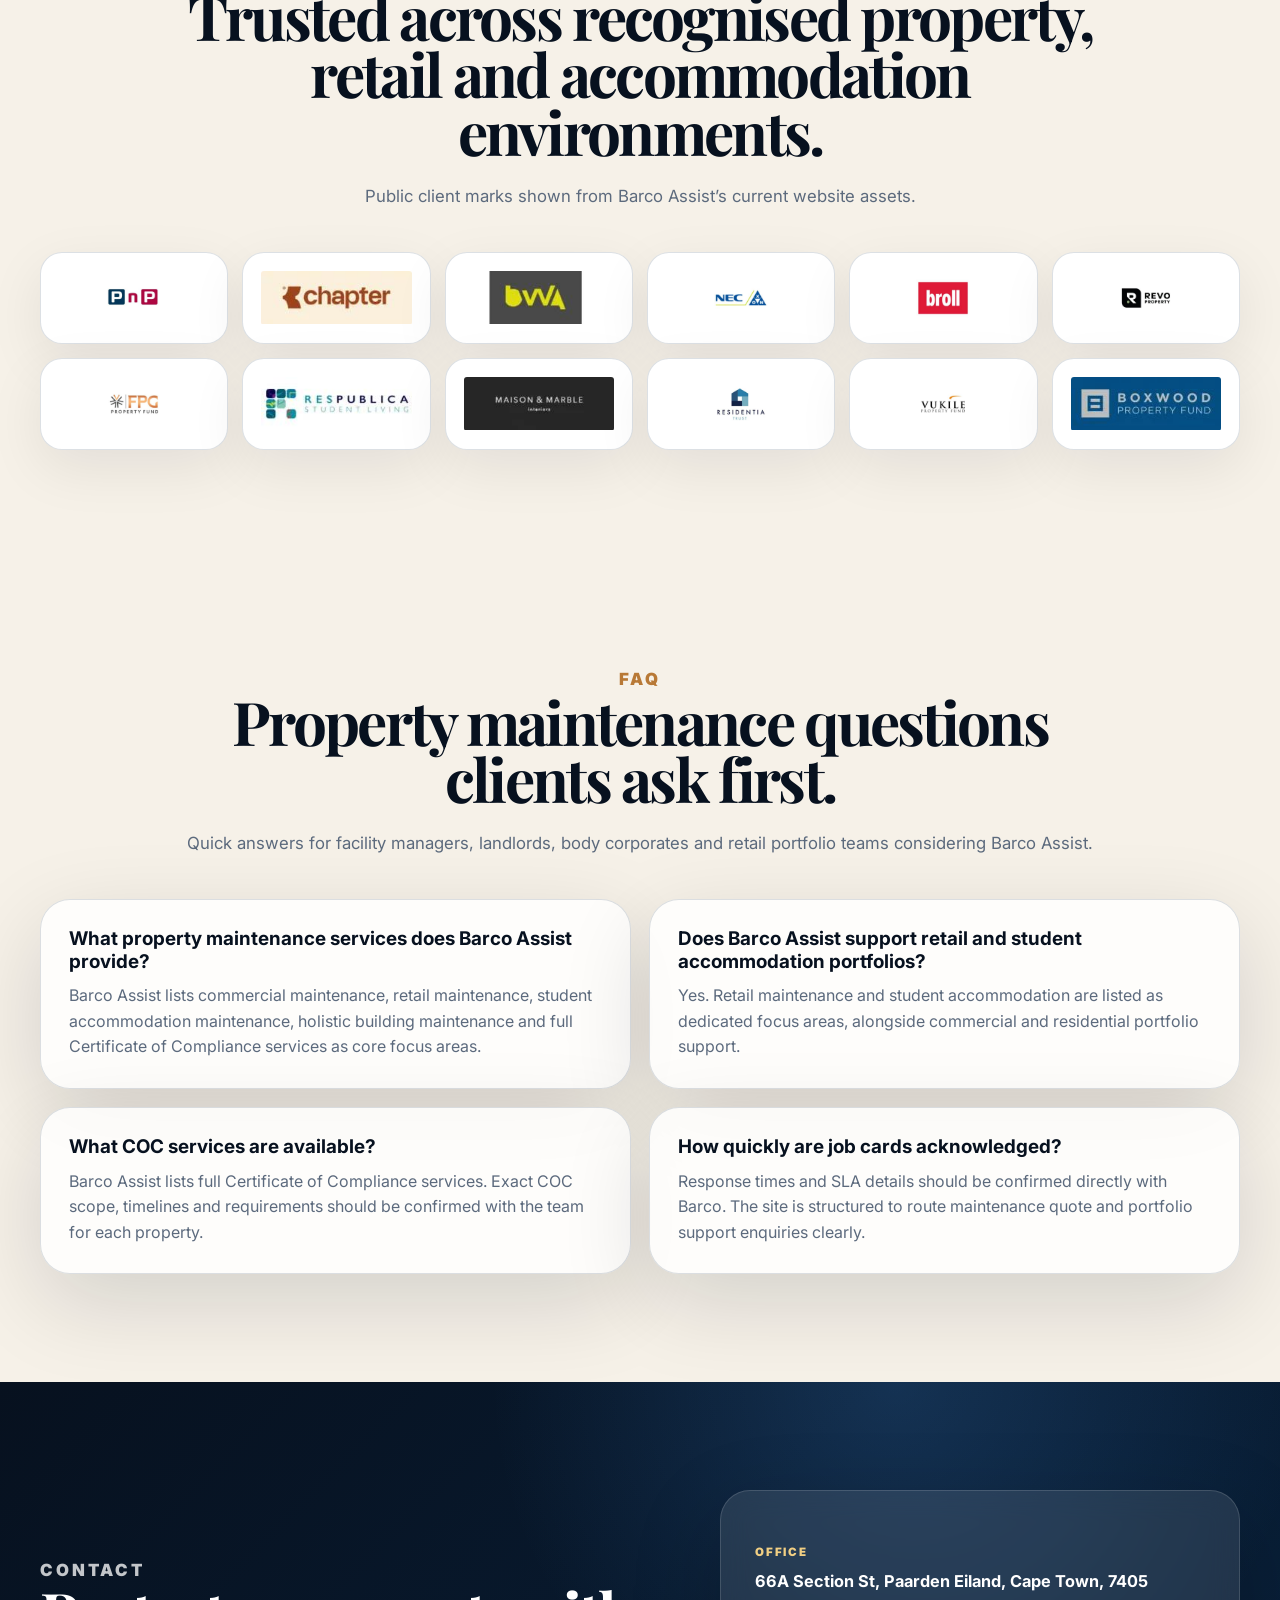
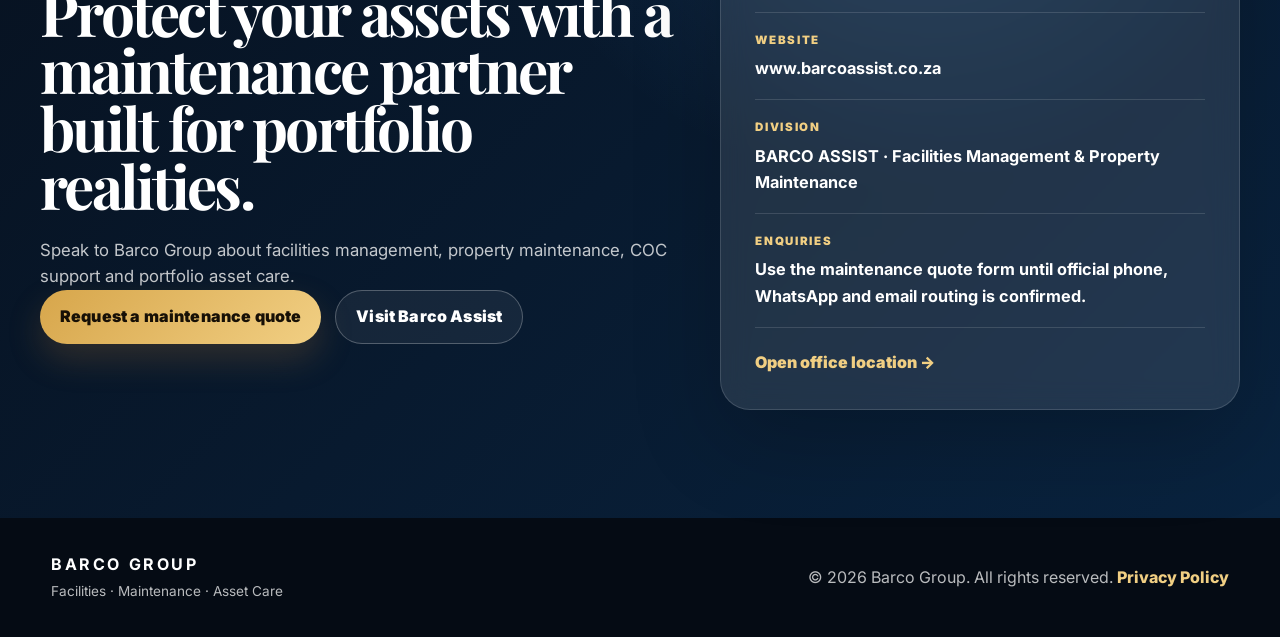
==== commit 8c225cc2: "Apply SmartSite team SEO and lead-flow fixes" ====
--- a/index.html
+++ b/index.html
@@ -4,19 +4,61 @@
   <meta charset="UTF-8">
   <meta name="viewport" content="width=device-width, initial-scale=1.0">
   <title>Barco Group | Facilities Management &amp; Property Maintenance</title>
-  <meta name="description" content="Barco Group is the home of Barco Assist, delivering tech-driven facilities management, property maintenance, COC services and asset care across South African property portfolios.">
+  <meta name="description" content="Barco Group is the home of Barco Assist, delivering Cape Town facilities management, property maintenance, COC services and asset care for South African property portfolios.">
   <link rel="canonical" href="https://barcogroup.co.za/">
   <meta property="og:type" content="website">
   <meta property="og:title" content="Barco Group | Facilities Management &amp; Property Maintenance">
-  <meta property="og:description" content="Protecting commercial, retail and residential property assets through predictive maintenance, real-time reporting and integrated service delivery.">
+  <meta property="og:description" content="Protecting commercial, retail and residential property assets through practical maintenance coordination, reporting visibility and integrated service delivery.">
   <meta property="og:url" content="https://barcogroup.co.za/">
-  <meta property="og:image" content="assets/brand/barco-group-logo.png">
+  <meta property="og:image" content="https://smartsitesa.github.io/barco-group-demo/assets/brand/barco-group-logo.png">
   <meta name="theme-color" content="#07111f">
   <meta name="robots" content="index, follow">
   <link rel="preconnect" href="https://fonts.googleapis.com">
   <link rel="preconnect" href="https://fonts.gstatic.com" crossorigin>
   <link href="https://fonts.googleapis.com/css2?family=Inter:wght@400;500;600;700;800;900&amp;family=Playfair+Display:wght@700;800&amp;display=swap" rel="stylesheet">
   <link rel="stylesheet" href="styles.css">
+  <script type="application/ld+json">
+  {
+    "@context": "https://schema.org",
+    "@graph": [
+      {
+        "@type": ["Organization", "LocalBusiness"],
+        "@id": "https://barcogroup.co.za/#organization",
+        "name": "Barco Group",
+        "url": "https://barcogroup.co.za/",
+        "logo": "https://smartsitesa.github.io/barco-group-demo/assets/brand/barco-group-logo.png",
+        "foundingDate": "2012",
+        "address": {
+          "@type": "PostalAddress",
+          "streetAddress": "66A Section St, Paarden Eiland",
+          "addressLocality": "Cape Town",
+          "postalCode": "7405",
+          "addressCountry": "ZA"
+        },
+        "areaServed": "South Africa",
+        "description": "Barco Group is home to Barco Assist, a facilities management and property maintenance division supporting commercial, retail and residential property portfolios."
+      },
+      {
+        "@type": "Service",
+        "@id": "https://barcogroup.co.za/#property-maintenance",
+        "name": "Facilities management and property maintenance",
+        "provider": { "@id": "https://barcogroup.co.za/#organization" },
+        "areaServed": "South Africa",
+        "serviceType": ["Commercial maintenance", "Retail maintenance", "Student accommodation maintenance", "Holistic building maintenance", "Certificate of Compliance services"]
+      },
+      {
+        "@type": "FAQPage",
+        "@id": "https://barcogroup.co.za/#faq",
+        "mainEntity": [
+          {"@type":"Question","name":"What property maintenance services does Barco Assist provide?","acceptedAnswer":{"@type":"Answer","text":"Barco Assist lists commercial maintenance, retail maintenance, student accommodation maintenance, holistic building maintenance and full Certificate of Compliance services as core focus areas."}},
+          {"@type":"Question","name":"Does Barco Assist support retail and student accommodation portfolios?","acceptedAnswer":{"@type":"Answer","text":"Yes. Retail maintenance and student accommodation are listed as dedicated focus areas, alongside commercial and residential portfolio support."}},
+          {"@type":"Question","name":"What COC services are available?","acceptedAnswer":{"@type":"Answer","text":"Barco Assist lists full Certificate of Compliance services. Exact COC scope, timelines and requirements should be confirmed with the team for each property."}},
+          {"@type":"Question","name":"How quickly are job cards acknowledged?","acceptedAnswer":{"@type":"Answer","text":"Response times and SLA details should be confirmed directly with Barco. The site is structured to route maintenance quote and portfolio support enquiries clearly."}}
+        ]
+      }
+    ]
+  }
+  </script>
 </head>
 <body>
   <div class="page-glow" aria-hidden="true"></div>
@@ -44,8 +86,8 @@
       <div class="hero-inner">
         <div class="hero-copy reveal">
           <p class="eyebrow">Established 2012 · Cape Town, South Africa</p>
-          <h1 id="hero-title">Tech-driven facilities management for property portfolios that cannot afford downtime.</h1>
-          <p class="lead">Barco Group brings together practical building maintenance, compliance support and portfolio care through Barco Assist — protecting commercial, retail and residential assets with operational discipline and real-time reporting.</p>
+          <h1 id="hero-title">Cape Town facilities management for property portfolios that cannot afford downtime.</h1>
+          <p class="lead">Barco Group brings together practical building maintenance, compliance support and portfolio care through Barco Assist — protecting commercial, retail and residential assets with operational discipline and reporting visibility.</p>
           <div class="hero-actions">
             <a class="btn primary" href="#contact">Request a maintenance quote</a>
             <a class="btn ghost" href="#services">Explore capabilities</a>
@@ -59,14 +101,14 @@
         <aside class="command-card reveal delay-1" aria-labelledby="operations-title">
           <div class="card-top"><span></span><span></span><span></span></div>
           <p class="panel-label">BARCO ASSIST OPERATIONS</p>
-          <h2 id="operations-title">Predictive maintenance. Cleaner reporting. Faster decisions.</h2>
+          <h2 id="operations-title">Planned maintenance. Cleaner reporting. Faster decisions.</h2>
           <div class="status-lines">
             <div><strong>Commercial sites</strong><span>Maintenance coordination</span></div>
             <div><strong>Retail portfolios</strong><span>Responsive service support</span></div>
             <div><strong>Residential assets</strong><span>Body corporate &amp; landlord care</span></div>
             <div><strong>COC services</strong><span>Compliance-focused delivery</span></div>
           </div>
-          <div class="live-meter"><i></i><span>Portfolio readiness model</span></div>
+          <div class="live-meter"><i></i><span>Maintenance readiness model</span></div>
         </aside>
       </div>
       <a class="scroll-cue" href="#about" aria-label="Scroll to about"><span></span></a>
@@ -80,7 +122,7 @@
         </div>
         <div class="rich-copy">
           <p>BARCO ASSIST is the dedicated facility maintenance division of BARCO GROUP, focused on keeping property assets functional, compliant and well maintained across South African portfolios.</p>
-          <p>The group’s foundation is technical excellence, operational efficiency and a unified vision to deliver lasting value to every asset it supports.</p>
+          <p>The group’s foundation is technical excellence, operational efficiency and a unified vision to deliver lasting value to every asset it supports from its Paarden Eiland, Cape Town base.</p>
         </div>
       </div>
       <div class="value-grid">
@@ -95,7 +137,7 @@
         <div class="section-heading reveal">
           <p class="eyebrow">Core focus areas</p>
           <h2>Holistic building maintenance for all property portfolios.</h2>
-          <p>From day-to-day repairs to compliance-led work, Barco Assist manages and deploys the required trades as part of a complete property maintenance offering.</p>
+          <p>From day-to-day repairs to compliance-led work, Barco Assist manages and deploys the required trades as part of a complete property maintenance offering for Cape Town facilities management, Paarden Eiland property maintenance enquiries, and broader South African property maintenance portfolios.</p>
         </div>
         <div class="service-grid">
           <article class="service-card reveal"><small>01</small><h3>Commercial maintenance</h3><p>Reliable support for offices, business parks and commercial premises where uptime and presentation matter.</p></article>
@@ -147,18 +189,32 @@
         <p>Public client marks shown from Barco Assist’s current website assets.</p>
       </div>
       <div class="logo-cloud reveal">
-        <img src="assets/barco/img-02.jpg" alt="Pick n Pay logo">
-        <img src="assets/barco/img-03.jpg" alt="Chapter logo">
-        <img src="assets/barco/img-04.jpg" alt="BWA logo">
-        <img src="assets/barco/img-05.jpg" alt="NEC logo">
-        <img src="assets/barco/img-06.jpg" alt="Broll logo">
-        <img src="assets/barco/img-07.jpg" alt="Revo Property logo">
-        <img src="assets/barco/img-08.jpg" alt="FPG Property Fund logo">
-        <img src="assets/barco/img-09.jpg" alt="Respublica Student Living logo">
-        <img src="assets/barco/img-10.jpg" alt="Maison & Marble Interiors logo">
-        <img src="assets/barco/img-11.jpg" alt="Residentia Trust logo">
-        <img src="assets/barco/img-12.jpg" alt="Vukile Property Fund logo">
-        <img src="assets/barco/img-13.jpg" alt="Boxwood Property Fund logo">
+        <img loading="lazy" decoding="async" src="assets/barco/img-02.jpg" alt="Pick n Pay logo">
+        <img loading="lazy" decoding="async" src="assets/barco/img-03.jpg" alt="Chapter logo">
+        <img loading="lazy" decoding="async" src="assets/barco/img-04.jpg" alt="BWA logo">
+        <img loading="lazy" decoding="async" src="assets/barco/img-05.jpg" alt="NEC logo">
+        <img loading="lazy" decoding="async" src="assets/barco/img-06.jpg" alt="Broll logo">
+        <img loading="lazy" decoding="async" src="assets/barco/img-07.jpg" alt="Revo Property logo">
+        <img loading="lazy" decoding="async" src="assets/barco/img-08.jpg" alt="FPG Property Fund logo">
+        <img loading="lazy" decoding="async" src="assets/barco/img-09.jpg" alt="Respublica Student Living logo">
+        <img loading="lazy" decoding="async" src="assets/barco/img-10.jpg" alt="Maison & Marble Interiors logo">
+        <img loading="lazy" decoding="async" src="assets/barco/img-11.jpg" alt="Residentia Trust logo">
+        <img loading="lazy" decoding="async" src="assets/barco/img-12.jpg" alt="Vukile Property Fund logo">
+        <img loading="lazy" decoding="async" src="assets/barco/img-13.jpg" alt="Boxwood Property Fund logo">
+      </div>
+    </section>
+
+    <section id="faq" class="section-shell faq-section">
+      <div class="section-heading reveal">
+        <p class="eyebrow dark">FAQ</p>
+        <h2>Property maintenance questions clients ask first.</h2>
+        <p>Quick answers for facility managers, landlords, body corporates and retail portfolio teams considering Barco Assist.</p>
+      </div>
+      <div class="faq-grid">
+        <article class="faq-card reveal"><h3>What property maintenance services does Barco Assist provide?</h3><p>Barco Assist lists commercial maintenance, retail maintenance, student accommodation maintenance, holistic building maintenance and full Certificate of Compliance services as core focus areas.</p></article>
+        <article class="faq-card reveal delay-1"><h3>Does Barco Assist support retail and student accommodation portfolios?</h3><p>Yes. Retail maintenance and student accommodation are listed as dedicated focus areas, alongside commercial and residential portfolio support.</p></article>
+        <article class="faq-card reveal delay-2"><h3>What COC services are available?</h3><p>Barco Assist lists full Certificate of Compliance services. Exact COC scope, timelines and requirements should be confirmed with the team for each property.</p></article>
+        <article class="faq-card reveal"><h3>How quickly are job cards acknowledged?</h3><p>Response times and SLA details should be confirmed directly with Barco. The site is structured to route maintenance quote and portfolio support enquiries clearly.</p></article>
       </div>
     </section>
 
@@ -177,6 +233,7 @@
           <div class="contact-line"><span>Office</span><strong>66A Section St, Paarden Eiland, Cape Town, 7405</strong></div>
           <div class="contact-line"><span>Website</span><strong>www.barcoassist.co.za</strong></div>
           <div class="contact-line"><span>Division</span><strong>BARCO ASSIST · Facilities Management &amp; Property Maintenance</strong></div>
+          <div class="contact-line"><span>Enquiries</span><strong>Use the maintenance quote form until official phone, WhatsApp and email routing is confirmed.</strong></div>
           <a class="map-link" href="https://www.google.com/maps/search/?api=1&query=66A%20Section%20St%2C%20Paarden%20Eiland%2C%20Cape%20Town%2C%207405" target="_blank" rel="noopener">Open office location →</a>
         </div>
       </div>
--- a/styles.css
+++ b/styles.css
@@ -2,3 +2,4 @@
 /* SmartSite assistant */
 .aiFab{position:fixed;right:22px;bottom:22px;z-index:80;width:72px;height:72px;border:0;border-radius:50%;background:linear-gradient(135deg,var(--gold),#f1cf83);color:#171006;box-shadow:0 12px 34px rgba(0,0,0,.22);cursor:pointer;display:grid;place-items:center}.aiFab svg{width:34px;height:34px}.aiFab::after{content:'1';position:absolute;right:2px;top:1px;width:22px;height:22px;border-radius:50%;background:#09233f;color:#fff;display:grid;place-items:center;font:800 12px Arial,sans-serif;border:2px solid #fff}.aiFab span{display:none}.aiPanel{position:fixed;right:22px;bottom:104px;z-index:90;width:min(370px,calc(100vw - 28px));overflow:hidden;border-radius:22px;background:#f6f1e8;box-shadow:0 18px 60px rgba(0,0,0,.24);color:#111;font-family:Inter,Arial,sans-serif}.aiHead{display:flex;align-items:center;justify-content:space-between;gap:14px;padding:17px 18px;background:#09233f;color:#fff;border-radius:22px 22px 0 0}.aiHeadMain{display:flex;gap:12px;align-items:center}.aiLogo{width:42px;height:42px;border-radius:50%;background:#fff;display:grid;place-items:center;color:#09233f;font-weight:900;font-size:19px;box-shadow:0 2px 8px rgba(0,0,0,.12)}.aiHead b{display:block;font-size:18px;line-height:1.1}.aiHead small{display:block;font-size:13px;color:rgba(255,255,255,.86);margin-top:4px}.aiHead button{border:0;background:transparent;color:#fff;font-size:28px;line-height:1;cursor:pointer}.aiBack{font-size:24px!important}.aiBody{padding:16px;display:grid;gap:12px}.aiBody p{margin:0 0 8px;color:#506072;font-size:14px}.contactOption{display:flex;align-items:center;gap:14px;width:100%;border:1px solid rgba(9,35,63,.12);border-radius:16px;background:#fff;color:#111;padding:14px 15px;font-weight:800;font-size:15px;text-align:left;box-shadow:0 4px 12px rgba(0,0,0,.05);cursor:pointer;text-decoration:none;font-family:inherit}.contactIcon{width:38px;height:38px;border-radius:11px;background:#edf4ff;display:grid;place-items:center;color:#09233f;flex:0 0 38px}.contactIcon.whatsapp{background:#25d366;color:#fff;border-radius:50%}.contactIcon svg{width:21px;height:21px}.aiFooter{display:flex;align-items:center;gap:6px;justify-content:center;color:#7d8790;font-size:12px;padding:12px 0 2px;border-top:1px solid rgba(9,35,63,.1)}.aiFooter a{color:#09233f;font-weight:800}.aiField{display:grid;gap:7px}.aiField label{font-size:13px;font-weight:800;color:#20262d}.aiInput,.aiTextarea{width:100%;border:1px solid rgba(9,35,63,.18);border-radius:10px;background:#fff;padding:13px 14px;font:inherit;color:#111}.aiTextarea{min-height:90px;resize:vertical}.aiSubmit{border:0;border-radius:10px;background:#09233f;color:#fff;font-weight:900;padding:14px 16px;font:inherit;cursor:pointer}.aiNotice{padding:12px 14px;border-radius:10px;background:#fff8df;border:1px solid #ecd878;color:#5c4b00;font-size:13px}.aiChat{display:grid;gap:10px;max-height:390px;overflow:auto;padding-right:2px}.chatMsg{max-width:88%;padding:10px 12px;border-radius:16px;font-size:14px;line-height:1.4}.chatMsg.bot{background:#fff;color:#1e2832;border:1px solid rgba(9,35,63,.1);border-top-left-radius:5px}.chatMsg.user{background:#09233f;color:#fff;justify-self:end;border-top-right-radius:5px}.chatChoices{display:flex;flex-wrap:wrap;gap:8px;margin:10px 0 4px}.chatChoices button{border:1px solid rgba(9,35,63,.14);background:#fff;color:#09233f;border-radius:999px;padding:9px 11px;font-weight:800;cursor:pointer;font-size:12px}.chatInputRow{display:flex;gap:8px;margin-top:4px}.chatInputRow input{flex:1;border:1px solid rgba(9,35,63,.18);border-radius:999px;background:#fff;padding:12px 14px;font:inherit;min-width:0}.chatInputRow button{border:0;border-radius:999px;background:#09233f;color:#fff;font-weight:900;padding:0 16px;cursor:pointer}.botLang{display:flex;justify-content:flex-end;gap:.35rem;margin-bottom:.35rem}.botLang button{border:1px solid rgba(9,35,63,.14);background:#fff;color:#09233f;border-radius:999px;padding:.35rem .65rem;font-weight:900;cursor:pointer}.botLang button.active,.botLang button:hover{background:#09233f;border-color:#09233f;color:#fff}.botLinks{display:grid;gap:.45rem;margin-top:.7rem}.botLinks a{display:inline-flex;align-items:center;justify-content:center;text-decoration:none;border-radius:999px;padding:.65rem .85rem;background:#09233f;color:#fff;font-weight:900}@media(max-width:560px){.aiFab{right:14px;bottom:14px}.aiPanel{right:14px;bottom:96px;width:calc(100vw - 28px)}}
 .privacy-shell{min-height:100vh;display:grid;place-items:center;padding:72px 0}.privacy-card{max-width:920px;background:#fff!important;color:#07111f!important}.privacy-card h1{font-size:clamp(2.5rem,5vw,5rem)}.privacy-card h2{font-size:clamp(1.7rem,3vw,2.6rem);margin-top:28px}.privacy-card p{color:var(--muted)}
+.faq-section{padding:108px 0}.faq-grid{display:grid;grid-template-columns:repeat(2,1fr);gap:18px}.faq-card{border:1px solid var(--line);border-radius:var(--radius);background:rgba(255,255,255,.82);box-shadow:var(--shadow);padding:28px}.faq-card p{color:var(--muted);margin:0}.mobile-sticky-cta{display:none}@media(max-width:1020px){.nav-cta{display:inline-flex}.site-head{gap:14px}}@media(max-width:660px){.nav-cta{display:inline-flex;padding:10px 13px;font-size:.78rem;white-space:nowrap}.faq-section{padding:74px 0}.faq-grid{grid-template-columns:1fr}.brand img{width:160px;height:50px}.site-head{padding:10px 12px}}
